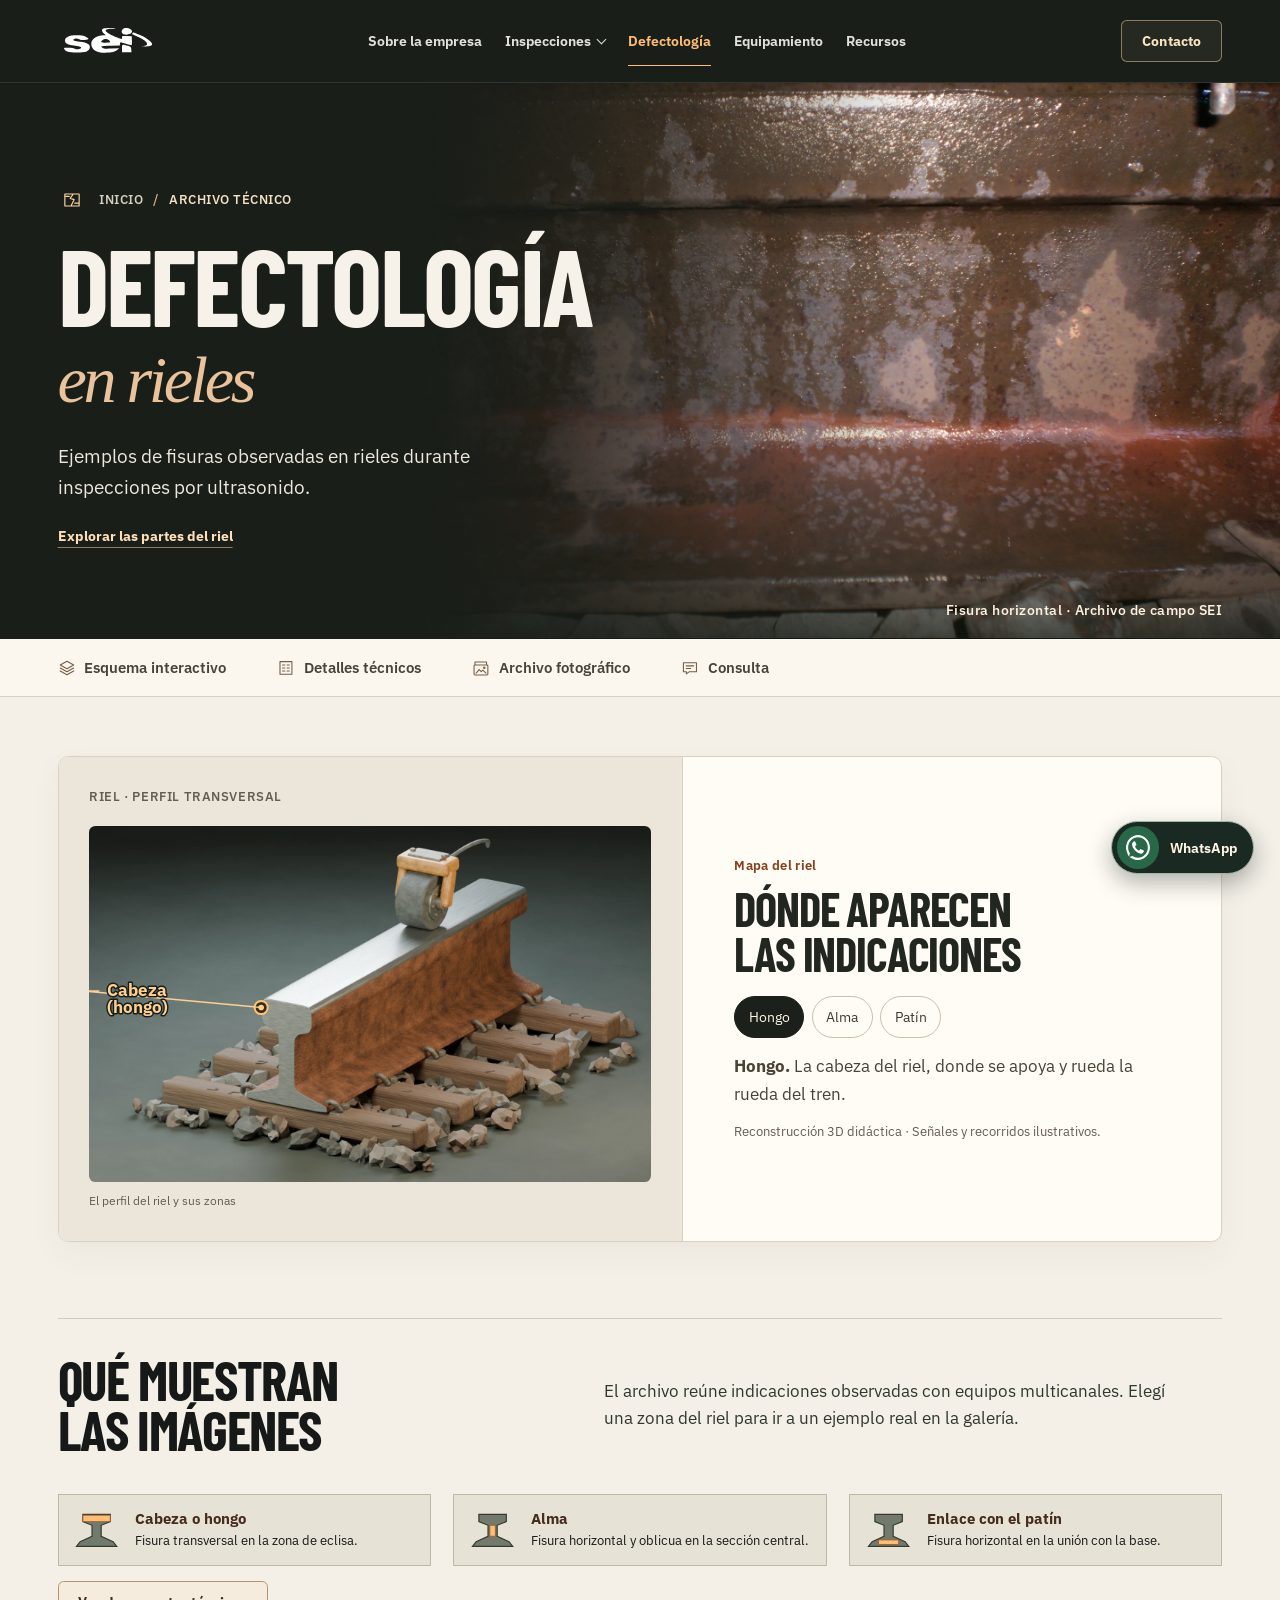
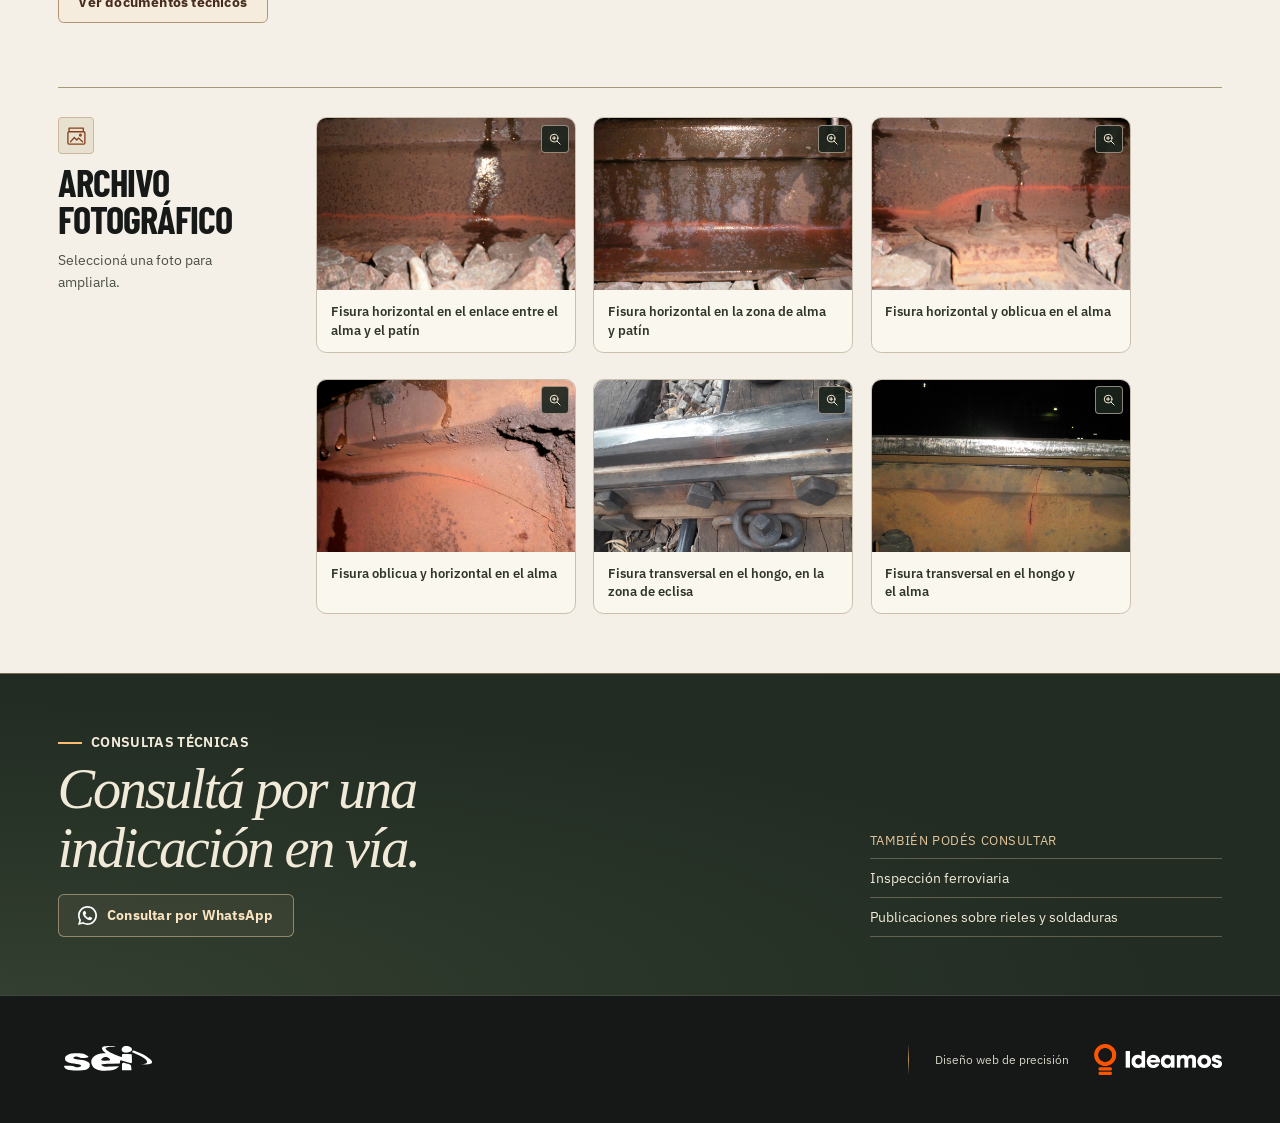
==== defectologia/index.html @ fca8473d "Refinar el botón flotante de WhatsApp" ====
<!doctype html>
<html lang="es-AR">
<head>
  <meta charset="utf-8">
  <meta name="viewport" content="width=device-width, initial-scale=1">
  <meta name="description" content="Ejemplos de fisuras observadas en rieles durante inspecciones por ultrasonido.">
  <meta name="theme-color" content="#151817">
  <link rel="icon" href="../assets/marca.svg?v=sei" type="image/svg+xml">
  <link rel="stylesheet" href="../assets/site.css?v=flock-whatsapp">
  <script src="../assets/site.js?v=flock-editorial-internas" defer></script>
  <title>Defectología en rieles · Jorge Flock SEI</title>
</head>
<body class="internal">
<div class="reading-progress" aria-hidden="true"></div>
<a class="skip" href="#contenido">Ir al contenido</a>
<header class="masthead">
  <div class="shell header-inner">
    <a class="brand" href="../" aria-label="SEI Jorge Flock, inicio"><img class="brand-logo" src="../assets/sei.svg" width="153" height="56" alt=""></a>
    <button type="button" class="menu-toggle" aria-expanded="false" aria-controls="menu"><span class="menu-toggle-icon" aria-hidden="true"></span><span class="menu-toggle-label">Menú</span></button>
    <nav class="nav" id="menu" aria-label="Principal">
      <a href="../sobre-la-empresa/">Sobre la empresa</a>
      <details class="nav-inspections">
        <summary>Inspecciones <span class="nav-chevron" aria-hidden="true"></span></summary>
        <div class="nav-options"><a href="../#inspecciones">Todas las inspecciones</a><a href="../inspeccion-ferroviaria/" aria-labelledby="nav-inspeccion-ferroviaria" aria-describedby="nav-inspeccion-ferroviaria-detail"><span class="nav-option-icon"><svg class="tech-icon" viewBox="0 0 24 24" aria-hidden="true" focusable="false"><use href="../assets/inspection-icons.svg#rail"/></svg></span><span class="nav-option-copy"><strong id="nav-inspeccion-ferroviaria">Inspección ferroviaria</strong><small id="nav-inspeccion-ferroviaria-detail">Exploración continua de rieles</small></span></a><a href="../inspeccion-manual/" aria-labelledby="nav-inspeccion-manual" aria-describedby="nav-inspeccion-manual-detail"><span class="nav-option-icon"><svg class="tech-icon" viewBox="0 0 24 24" aria-hidden="true" focusable="false"><use href="../assets/inspection-icons.svg#probe"/></svg></span><span class="nav-option-copy"><strong id="nav-inspeccion-manual">Inspección manual</strong><small id="nav-inspeccion-manual-detail">Piezas, soldaduras y componentes</small></span></a><a href="../inspeccion-automatica/" aria-labelledby="nav-inspeccion-automatica" aria-describedby="nav-inspeccion-automatica-detail"><span class="nav-option-icon"><svg class="tech-icon" viewBox="0 0 24 24" aria-hidden="true" focusable="false"><use href="../assets/inspection-icons.svg#auto"/></svg></span><span class="nav-option-copy"><strong id="nav-inspeccion-automatica">Inspección automática</strong><small id="nav-inspeccion-automatica-detail">Barrido motorizado de soldaduras</small></span></a><a href="../inspeccion-semi-automatica/" aria-labelledby="nav-inspeccion-semi-automatica" aria-describedby="nav-inspeccion-semi-automatica-detail"><span class="nav-option-icon"><svg class="tech-icon" viewBox="0 0 24 24" aria-hidden="true" focusable="false"><use href="../assets/inspection-icons.svg#semi"/></svg></span><span class="nav-option-copy"><strong id="nav-inspeccion-semi-automatica">Inspección semiautomática</strong><small id="nav-inspeccion-semi-automatica-detail">Barrido guiado en accesos complejos</small></span></a></div>
      </details>
      <a href="../defectologia/" aria-current="page">Defectología</a><a href="../equipamiento/">Equipamiento</a><a href="../recursos/">Recursos</a>
      <a class="nav-contact" href="../#contacto">Contacto</a>
    </nav>
    <a class="button header-cta" href="../#contacto">Contacto</a>
  </div>
</header>

<main id="contenido">
  <section class="editorial-hero editorial-hero-photo" data-cover-motion aria-labelledby="pagina-titulo">
    <div class="shell editorial-hero-layout">
      <div class="editorial-heading">
        <p class="breadcrumb"><svg class="editorial-emblem" viewBox="0 0 24 24" aria-hidden="true" focusable="false"><use href="../assets/inspection-icons.svg#fracture"/></svg>
          <span class="breadcrumb-trail"><a href="../">Inicio</a> <span class="hero-slash" aria-hidden="true">/</span> <span class="breadcrumb-topic">Archivo técnico</span></span>
        </p>
        <h1 id="pagina-titulo"><span>Defectología</span> <em>en rieles</em></h1>
        <p class="editorial-deck">Ejemplos de fisuras observadas en rieles durante inspecciones por ultrasonido.</p>
        <a class="editorial-hero-link" href="#esquema">Explorar las partes del riel</a>
      </div>
      <figure class="editorial-cover editorial-cover-defectologia">
        <div class="editorial-cover-frame"><img src="../assets/defect-horizontal.webp?v=detail" alt="" fetchpriority="high" decoding="async"></div>
        <figcaption>Fisura horizontal · Archivo de campo SEI</figcaption>
      </figure>
    </div>
  </section>
  <div class="detail-section-bar">
    <nav class="shell detail-section-nav" aria-label="En esta página">
      <a href="#esquema"><svg class="tech-icon" viewBox="0 0 24 24" aria-hidden="true" focusable="false"><use href="../assets/inspection-icons.svg#section"/></svg>Esquema interactivo</a>
      <a href="#detalle"><svg class="tech-icon" viewBox="0 0 24 24" aria-hidden="true" focusable="false"><use href="../assets/inspection-icons.svg#details"/></svg>Detalles técnicos</a>
      <a href="#galeria"><svg class="tech-icon" viewBox="0 0 24 24" aria-hidden="true" focusable="false"><use href="../assets/inspection-icons.svg#archive"/></svg>Archivo fotográfico</a>
      <a href="#consulta-tecnica"><svg class="tech-icon" viewBox="0 0 24 24" aria-hidden="true" focusable="false"><use href="../assets/inspection-icons.svg#chat"/></svg>Consulta</a>
    </nav>
  </div>
  <div class="detail-body paper">
    <div class="shell">
      <section class="tech-panel cutaway-panel" id="esquema" data-tech-panel aria-labelledby="grafico-titulo">
  <div class="tech-graphic cutaway-graphic" data-tech-view>
    <p class="rail-view-label">RIEL · PERFIL TRANSVERSAL</p>
    <div class="rail-scene">
      <img src="../assets/rail-cutaway.webp" alt="" width="1500" height="950" decoding="async">
      <svg viewBox="0 0 600 380" role="img" aria-labelledby="cutaway-title cutaway-description">
        <title id="cutaway-title">El perfil del riel y sus zonas</title>
        <desc id="cutaway-description">Corte del riel en perspectiva. Se distinguen la cabeza, el alma y el patín sobre los durmientes.</desc>
        <g class="cutaway-layer" data-layer="0"><circle class="cutaway-contact" cx="183.8" cy="193.8" r="7"/><g class="cutaway-callout"><path d="M183.8 193.8 L-7 176H11"/><circle cx="183.8" cy="193.8" r="3"/><text x="19" y="181" text-anchor="start"><tspan x="19" dy="0">Cabeza</tspan><tspan x="19" dy="19">(hongo)</tspan></text></g></g><g class="cutaway-layer" data-layer="1"><circle class="cutaway-contact" cx="201.6" cy="250.1" r="7"/><g class="cutaway-callout"><path d="M201.6 250.1 L-7 234H11"/><circle cx="201.6" cy="250.1" r="3"/><text x="19" y="239" text-anchor="start"><tspan x="19" dy="0">Alma</tspan></text></g></g><g class="cutaway-layer" data-layer="2"><circle class="cutaway-contact" cx="175.9" cy="286.6" r="7"/><g class="cutaway-callout"><path d="M175.9 286.6 L-7 266H11"/><circle cx="175.9" cy="286.6" r="3"/><text x="19" y="271" text-anchor="start"><tspan x="19" dy="0">Patín</tspan></text></g></g>
      </svg>
    </div>
    <div class="cutaway-legend">El perfil del riel y sus zonas</div>
  </div>
  <div class="tech-explainer">
    <p class="eyebrow">Mapa del riel</p>
    <h2 id="grafico-titulo">Dónde aparecen las indicaciones</h2>
    <div class="tech-options" role="group" aria-label="Vistas del esquema" hidden><button type="button" data-tech-step="0" aria-pressed="true">Hongo</button><button type="button" data-tech-step="1" aria-pressed="false">Alma</button><button type="button" data-tech-step="2" aria-pressed="false">Patín</button></div>
    <div class="tech-notes" aria-live="polite"><p data-tech-note="0"><strong>Hongo.</strong> La cabeza del riel, donde se apoya y rueda la rueda del tren.</p><p data-tech-note="1"><strong>Alma.</strong> La sección central que conecta el hongo con la base.</p><p data-tech-note="2"><strong>Patín.</strong> La base del riel y su zona de enlace con el alma.</p></div>
    <small>Reconstrucción 3D didáctica · Señales y recorridos ilustrativos.</small>
  </div>
</section>
      <article class="editorial-detail technical-detail" id="detalle" aria-labelledby="detalle-titulo">
        <header class="technical-heading"><h2 id="detalle-titulo">Qué muestran las imágenes</h2><p>El archivo reúne indicaciones observadas con equipos multicanales. Elegí una zona del riel para ir a un ejemplo real en la galería.</p></header>
        <div class="zone-links" data-reveal><a class="zone-link" href="#fisura-hongo">
            <svg viewBox="0 0 56 49" aria-hidden="true"><path class="zone-outline" d="M13 8h30v8l-10 4v12l13 6 4 5H6l4-5 13-6V20l-10-4Z"/><path class="zone-area" d="M13 9h30v7H13Z"/></svg>
            <span><strong>Cabeza o hongo</strong><span>Fisura transversal en la zona de eclisa.</span></span>
          </a>
<a class="zone-link" href="#fisura-alma">
            <svg viewBox="0 0 56 49" aria-hidden="true"><path class="zone-outline" d="M13 8h30v8l-10 4v12l13 6 4 5H6l4-5 13-6V20l-10-4Z"/><path class="zone-area" d="M25 20h6v12h-6Z"/></svg>
            <span><strong>Alma</strong><span>Fisura horizontal y oblicua en la sección central.</span></span>
          </a>
<a class="zone-link" href="#fisura-patin">
            <svg viewBox="0 0 56 49" aria-hidden="true"><path class="zone-outline" d="M13 8h30v8l-10 4v12l13 6 4 5H6l4-5 13-6V20l-10-4Z"/><path class="zone-area" d="M17 36h22v5H17Z"/></svg>
            <span><strong>Enlace con el patín</strong><span>Fisura horizontal en la unión con la base.</span></span>
          </a></div>
        <div class="technical-actions"><a class="button outline" href="../recursos/">Ver documentos técnicos</a></div>
      </article>
      <section class="gallery" aria-labelledby="galeria">
        <div class="gallery-header">
          <h2 id="galeria"><svg class="tech-icon" viewBox="0 0 24 24" aria-hidden="true" focusable="false"><use href="../assets/inspection-icons.svg#archive"/></svg>Archivo fotográfico</h2>
          <p>Seleccioná una foto para ampliarla.</p>
        </div>
        <div class="gallery-grid"><figure id="fisura-patin"><a href="../assets/defect-enlace.webp?v=detail" aria-label="Ampliar foto de archivo: Fisura horizontal en el enlace entre el alma y el patín"><img src="../assets/defect-enlace.webp?v=detail" alt="" width="1920" height="1440" loading="lazy"><svg class="gallery-zoom" viewBox="0 0 24 24" aria-hidden="true" focusable="false"><use href="../assets/inspection-icons.svg#zoom"/></svg></a><figcaption>Fisura horizontal en el enlace entre el alma y el patín</figcaption></figure>
<figure><a href="../assets/defect-horizontal.webp?v=detail" aria-label="Ampliar foto de archivo: Fisura horizontal en la zona de alma y patín"><img src="../assets/defect-horizontal.webp?v=detail" alt="" width="1920" height="1440" loading="lazy"><svg class="gallery-zoom" viewBox="0 0 24 24" aria-hidden="true" focusable="false"><use href="../assets/inspection-icons.svg#zoom"/></svg></a><figcaption>Fisura horizontal en la zona de alma y patín</figcaption></figure>
<figure id="fisura-alma"><a href="../assets/defect-alma.webp?v=detail" aria-label="Ampliar foto de archivo: Fisura horizontal y oblicua en el alma"><img src="../assets/defect-alma.webp?v=detail" alt="" width="1920" height="1440" loading="lazy"><svg class="gallery-zoom" viewBox="0 0 24 24" aria-hidden="true" focusable="false"><use href="../assets/inspection-icons.svg#zoom"/></svg></a><figcaption>Fisura horizontal y oblicua en el alma</figcaption></figure>
<figure><a href="../assets/defect-oblicua.webp?v=detail" aria-label="Ampliar foto de archivo: Fisura oblicua y horizontal en el alma"><img src="../assets/defect-oblicua.webp?v=detail" alt="" width="1920" height="1440" loading="lazy"><svg class="gallery-zoom" viewBox="0 0 24 24" aria-hidden="true" focusable="false"><use href="../assets/inspection-icons.svg#zoom"/></svg></a><figcaption>Fisura oblicua y horizontal en el alma</figcaption></figure>
<figure id="fisura-hongo"><a href="../assets/defect-eclisa.webp?v=detail" aria-label="Ampliar foto de archivo: Fisura transversal en el hongo, en la zona de eclisa"><img src="../assets/defect-eclisa.webp?v=detail" alt="" width="1920" height="1440" loading="lazy"><svg class="gallery-zoom" viewBox="0 0 24 24" aria-hidden="true" focusable="false"><use href="../assets/inspection-icons.svg#zoom"/></svg></a><figcaption>Fisura transversal en el hongo, en la zona de eclisa</figcaption></figure>
<figure><a href="../assets/defect-transversal.webp?v=detail" aria-label="Ampliar foto de archivo: Fisura transversal en el hongo y el alma"><img src="../assets/defect-transversal.webp?v=detail" alt="" width="1920" height="1440" loading="lazy"><svg class="gallery-zoom" viewBox="0 0 24 24" aria-hidden="true" focusable="false"><use href="../assets/inspection-icons.svg#zoom"/></svg></a><figcaption>Fisura transversal en el hongo y el alma</figcaption></figure></div></section>
    </div>
  </div>
  <section class="editorial-close" id="consulta-tecnica" aria-labelledby="consulta-titulo">
    <div class="shell editorial-close-layout">
      <div><p class="eyebrow"><span class="dash"></span> CONSULTAS TÉCNICAS</p><h2 id="consulta-titulo">Consultá por una indicación en vía.</h2>
        <a class="button ghost" href="https://wa.me/5491157824853"><img src="../assets/whatsapp-oficial.svg" width="19" height="19" alt="">Consultar por WhatsApp</a>
      </div>
      <nav aria-label="Páginas relacionadas"><h3>También podés consultar</h3><ul><li><a href="../inspeccion-ferroviaria/">Inspección ferroviaria</a></li><li><a href="../recursos/">Publicaciones sobre rieles y soldaduras</a></li></ul></nav>
    </div>
  </section>
</main>
<footer class="footer">
  <div class="shell footer-inner">
    <a class="brand" href="../" aria-label="Jorge Flock, inicio">
      <img class="brand-logo" src="../assets/sei.svg" width="153" height="56" alt="">
    </a>
    <a class="footer-credit" href="https://ideamos.com.ar/">
      <span>Diseño web de precisión</span>
      <img src="../assets/ideamos-logo.webp" alt="Ideamos" width="870" height="213" decoding="async">
    </a>
  </div>
</footer>
<a class="whatsapp-float" href="https://wa.me/5491157824853" aria-label="Consultar a Jorge por WhatsApp" target="_blank" rel="noopener">
  <img src="../assets/whatsapp-oficial.svg" width="28" height="28" alt="" decoding="async">
  <span aria-hidden="true">WhatsApp</span>
</a>
</body>
</html>
---- assets/site.css ----
@font-face{font-family:Barlow;src:url(barlow-700.woff2) format("woff2");font-style:normal;font-weight:700;font-display:swap}
@font-face{font-family:"IBM Plex Sans";src:url(plex-sans.woff2) format("woff2");font-style:normal;font-weight:400 700;font-display:swap}
:root{--ink:#161917;--night:#111412;--light:#f6f2e9;--paper:#efece2;--accent:#ffbd72;--rust:#86421e;--muted:#b5bbb3;--line:rgba(245,242,234,.2);--paper-line:#c7c5b9;--display:Barlow,"Arial Narrow",Impact,sans-serif;--sans:"IBM Plex Sans",Arial,sans-serif}
*,*::before,*::after{box-sizing:border-box}
html{scroll-behavior:smooth}
body{margin:0;background:var(--night);color:var(--light);font:400 1.0625rem/1.62 var(--sans)}
a{color:inherit;text-decoration:none}
button{color:inherit;font:inherit}
img,video,canvas{display:block;max-width:100%}
figure,p,h1,h2,h3,dl,dd{margin:0}
[hidden]{display:none!important}
:focus-visible{outline:3px solid currentColor;outline-offset:5px}
.skip{position:fixed;z-index:9;left:1rem;top:1rem;padding:.5rem 1rem;background:var(--accent);color:var(--ink);transform:translateY(-180%)}
.skip:focus{transform:none}
.shell{width:min(calc(100% - clamp(2.5rem,9vw,9rem)),85rem);margin-inline:auto}
.masthead{position:relative;z-index:3;background:#151816;border-bottom:1px solid #ffffff1c}
.header-inner{min-height:5.25rem;display:grid;grid-template-columns:1fr auto 1fr;gap:1.6rem;align-items:center}
.brand{display:inline-flex;align-items:center;width:max-content;line-height:1}
.brand-logo{width:clamp(4.5rem,7.5vw,6.4rem);height:auto;flex:none}
.nav{display:flex;gap:clamp(1.2rem,2.65vw,3.1rem);align-items:center;justify-content:center;color:#e0e2d9;font-size:.9rem;font-weight:650}
.nav a:hover,.nav a[aria-current]{color:var(--accent)}
.menu-toggle{display:none}
.button{display:inline-flex;justify-content:center;align-items:center;min-height:3.25rem;padding:.66rem 1.12rem;border:1px solid #f6f2e960;font-size:.845rem;font-weight:780;line-height:1.25;transition:background .2s,color .2s,border-color .2s}
.header-cta{justify-self:end;padding-inline:1.2rem;min-height:2.65rem;color:var(--accent);border-color:#ffbd7270}
.button:hover{background:var(--light);color:var(--ink);border-color:var(--light)}
.button.solid{background:var(--accent);color:#201b14;border-color:var(--accent)}
.button.solid:hover{background:#ffd7a9;border-color:#ffd7a9}
.button.outline{border-color:#53564d;color:var(--ink)}
.button.outline:hover{background:var(--ink);border-color:var(--ink);color:var(--light)}
.hero{position:relative;isolation:isolate;overflow:hidden;background:#262c29}
.hero-media{position:absolute;inset:0;z-index:-2;background:url(rail-dawn.webp?v=detail) 56% 62%/cover no-repeat}
.hero-media video{width:100%;height:100%;object-fit:cover;object-position:64% 57%;filter:saturate(.62) brightness(.91)}
.hero::after{content:"";position:absolute;inset:0;pointer-events:none;z-index:-1;background:linear-gradient(90deg,#101312f5 0%,#101312c9 30%,#10131245 68%,#10131220 100%),linear-gradient(0deg,#101312e8 0%,transparent 25%,transparent 72%,#10131252 100%)}
.hero-inner{position:relative;min-height:clamp(38rem,calc(85svh - 5.25rem),55rem);padding-top:clamp(5rem,11vh,9rem);padding-bottom:7rem;display:flex;align-items:flex-start;flex-direction:column;justify-content:center}
.eyebrow,.hero-bottom,.ticker,.instrument-head,.instrument-label,.card-link,.breadcrumb,figcaption,.contact-data dt{font-family:var(--sans);font-size:.875rem;letter-spacing:.015em;line-height:1.35;font-weight:550}
.eyebrow{display:flex;align-items:center;gap:.58rem;font-weight:650;letter-spacing:.025em}
.dash{width:1.5rem;height:2px;background:var(--accent);display:inline-block;flex:none}
.hero .eyebrow{color:#f7ddbd;margin-bottom:1.45rem}
.hero-slash{color:var(--accent);margin:0 .32em}
h1,h2,h3{font-family:var(--display);font-weight:700;line-height:.88;letter-spacing:-.025em;text-transform:uppercase;text-wrap:balance}
h1 em,h2 em{font-style:normal;color:var(--accent)}
.hero h1{font-size:clamp(5rem,11.7vw,11.1rem);letter-spacing:-.036em}
.hero-description{max-width:30rem;margin-top:1.55rem;color:#efeee6;font-size:clamp(1rem,1.4vw,1.14rem)}
.hero-actions{display:flex;flex-wrap:wrap;gap:.75rem;margin-top:1.7rem}
.hero-bottom{position:absolute;inset:auto 0 0;display:flex;align-items:center;justify-content:space-between;gap:1rem;min-height:3.75rem;border-top:1px solid #f6f2e952;color:#e2e1d8}
.film-toggle{display:inline-flex;align-items:center;gap:.55rem;border:0;background:none;cursor:pointer;padding:.5rem 0 .5rem .45rem;font:inherit}
.film-toggle i{width:9px;height:10px;border-inline:2px solid var(--accent)}
.film-toggle.is-paused i{width:0;height:0;border:5px solid transparent;border-left:8px solid var(--accent)}
.ticker{border-bottom:1px solid #fff1;color:#dedfce;background:#222622;text-transform:uppercase}
.ticker span{display:flex;align-items:center;gap:.75rem;white-space:nowrap}
.ticker span::before{content:"";width:5px;height:5px;background:var(--accent);transform:rotate(45deg)}
.paper{background:var(--paper);color:var(--ink)}
.paper h2 em{color:var(--rust)}
.paper .dash{background:var(--rust)}
.section{padding-block:clamp(4.6rem,8.8vw,9rem)}
.section-heading{display:grid;grid-template-columns:1.45fr 1fr;align-items:end;gap:2rem;margin-bottom:2.8rem}
.section-heading>p{max-width:31rem;padding-bottom:.4rem;color:#4d5147;font-size:1.08rem}
h2{font-size:clamp(3.8rem,7.4vw,7.25rem);margin-top:.84rem}
.service-grid{display:grid;grid-template-columns:1fr 1fr 1fr;gap:1px;background:#c4c5b8;border:1px solid #c4c5b8}
.service-card{display:flex;position:relative;isolation:isolate;min-width:0;min-height:24rem;overflow:hidden;align-items:flex-end;background:#1c221e;color:var(--light);transform:translateZ(0)}
.service-card.featured{grid-column:span 3;min-height:clamp(21rem,34vw,34rem)}
.service-card::after{position:absolute;content:"";inset:0;z-index:-1;background:linear-gradient(0deg,#111511f7 0%,#111511a6 38%,transparent 95%)}
.service-card.featured::after{background:linear-gradient(90deg,#111511ec 0%,#11151130 84%),linear-gradient(0deg,#111511b0,transparent 70%)}
.service-card img{position:absolute;z-index:-2;width:100%;height:100%;inset:0;object-fit:cover;object-position:center;filter:saturate(.72);transition:transform .5s}
.service-card:hover img,.service-card:focus-visible img{transform:scale(1.045)}
.service-content{padding:clamp(1.35rem,3vw,3.5rem);width:100%}
.service-content .eyebrow{color:#ffdbb0;font-size:.69rem}
.service-content h3{font-size:clamp(2.65rem,4vw,5rem);margin:.5rem 0 .55rem;text-transform:none}
.featured h3{font-size:clamp(4rem,9vw,8.5rem)}
.service-content p{max-width:26rem;color:#edefe3;font-size:.95rem;margin-bottom:.9rem}
.card-link{display:inline-block;border-bottom:1px solid currentColor;padding-bottom:.25rem}
.capability{background:#202720;color:var(--light);border-block:1px solid #3a433a}
.capability-inner,.profile-inner,.contact-inner{display:grid;grid-template-columns:.95fr 1.05fr;align-items:center;gap:clamp(2rem,7.2vw,8rem)}
.capability-text>p:not(.eyebrow),.profile-inner p:not(.eyebrow),.contact p:not(.eyebrow){max-width:31rem;margin-top:1rem}
.capability-text .button,.profile .button{margin-top:1.4rem}
.instrument{padding:clamp(1rem,2.5vw,2.1rem);background:#151d17;border:1px solid #95a28e68;box-shadow:0 15px 36px #090d0940}
.instrument-head{display:flex;justify-content:space-between;gap:1rem;color:#d9e2d1}
.instrument-type{color:var(--accent);white-space:nowrap}
.instrument canvas{width:100%;height:auto;margin:1.15rem 0 .45rem;border:1px solid #899d8460;background:#19241b}
.instrument-label{font-size:.7rem;color:#bfcdbd}
.instrument dl{display:grid;grid-template-columns:1fr 1fr;gap:1rem;border-top:1px solid #899d8460;padding-top:.9rem;margin-top:1.3rem}
.instrument dd{font:700 clamp(2.4rem,5vw,4.75rem)/.9 var(--display);color:#f8f1dd}
.instrument dt{font-size:.78rem;margin-bottom:.45rem;color:#ccd4c5}
.profile-inner figure{align-self:stretch;display:flex;flex-direction:column;justify-content:center}
.profile-inner img{width:100%;height:auto;aspect-ratio:1.23;object-fit:cover;filter:saturate(.72)}
figcaption{margin-top:.66rem;color:#50564c}
.resource-rail{margin-top:4rem;display:grid;grid-template-columns:1fr 1fr;border-block:1px solid var(--paper-line)}
.resource-rail>a{padding:1.1rem 1rem 1.25rem 0;display:grid;gap:.45rem;justify-items:start}
.resource-rail>a+a{padding-left:1.25rem;border-left:1px solid var(--paper-line)}
.resource-rail>a:hover,.resource-rail .eyebrow{color:var(--rust)}
.resource-rail strong{font:700 clamp(1.75rem,3.3vw,3.15rem)/1 var(--display)}
.contact{background:#222623;color:var(--light)}
.contact-data>div{padding:.95rem 0;border-top:1px solid var(--line)}
.contact-data>div:last-child{border-bottom:1px solid var(--line)}
.contact-data dt{color:#c9cbbd}
.contact-data dd{margin-top:.25rem;font-size:1.08rem}
.contact-data a:hover, .footer .brand:hover { color: var(--accent); }
.footer {
  border-top: 1px solid var(--line);
  background: #151816;
}
.footer-inner {
  display: flex;
  justify-content: space-between;
  align-items: center;
  gap: 1.5rem;
  padding-block: clamp(1.65rem, 3.6vw, 2.85rem);
}
.footer .brand { transition: color .2s ease; }
.footer-credit {
  display: flex;
  align-items: center;
  gap: clamp(.9rem, 2vw, 1.6rem);
  color: #d4d3c6;
  font: .76rem/1.4 var(--sans);
  transition: color .2s ease;
}
.footer-credit img {
  width: clamp(6.8rem, 10vw, 8.4rem);
  height: auto;
  transition: transform .35s var(--motion);
}
.footer-credit::before {
  content: "";
  align-self: stretch;
  width: 1px;
  background: linear-gradient(transparent, #bb945c, transparent);
}
.footer-credit:hover, .footer-credit:focus-visible { color: var(--accent); }
.footer-credit:hover img { transform: translateX(.2rem); }
@media (max-width: 600px) {
  .footer-inner { flex-direction: column; align-items: stretch; gap: 1.3rem; }
  .footer-credit { width: fit-content; max-width: 100%; }
  .footer-credit::before { display: none; }
  .footer-credit img { order: -1; flex: none; }
}
.breadcrumb{color:#f7dabb;text-transform:uppercase}
.breadcrumb a{text-decoration:underline;text-underline-offset:.25em}
.detail-body{padding-block:clamp(3rem,7vw,6rem)}
@media(max-width:900px){
  .header-inner{gap:1rem}
  .nav{gap:1rem}
  .hero h1{font-size:clamp(4.5rem,12vw,8rem)}
  .service-grid{grid-template-columns:repeat(2,1fr)}
  .service-card.featured{grid-column:span 2}
  .service-card:last-child{grid-column:span 2;min-height:20rem}
  .capability-inner,.contact-inner{gap:2rem}
}
@media(max-width:690px){
  .header-inner{min-height:4.5rem;grid-template-columns:1fr auto auto}
  .menu-toggle{display:block;background:none;border:0;padding:.55rem 0;color:var(--light);font-size:.86rem;cursor:pointer}
  .header-cta{padding-inline:.6rem;font-size:.78rem;min-height:2.25rem}
  .nav{position:absolute;top:100%;left:0;width:100%;background:#151816;display:none;align-items:stretch;padding:.4rem 1.25rem 1rem}
  .nav a{padding:.67rem 0;border-bottom:1px solid #fff3}
  .menu-toggle[aria-expanded=true]+.nav{display:grid;gap:0}
  .hero-inner{min-height:36rem;padding-top:4rem;padding-bottom:6rem}
  .hero::after{background:linear-gradient(90deg,#101312d8,#10131261),linear-gradient(0deg,#101312e8,transparent 38%)}
  .hero h1{font-size:clamp(3.7rem,13.2vw,5.6rem)}
  .hero-media,.hero-media video{object-position:62% 50%}
  .hero .eyebrow,.hero-bottom{font-size:.67rem}
  .hero-description{max-width:21rem}
  .ticker span{gap:.55rem;font-size:.72rem}
  .section-heading,.capability-inner,.profile-inner,.contact-inner{grid-template-columns:1fr;gap:1.5rem}
  .section-heading{margin-bottom:1.55rem}
  .section-heading>p{padding:0}
  .profile-inner figure{grid-row:2}
  .service-grid{grid-template-columns:1fr}
  .service-card.featured,.service-card:last-child{grid-column:auto}
  .service-card,.service-card.featured,.service-card:last-child{min-height:19rem}
  .resource-rail{margin-top:2rem;grid-template-columns:1fr}
  .resource-rail>a+a{padding-left:0;border-left:0;border-top:1px solid var(--paper-line)}
}
@media(max-width:360px){
  .shell{width:calc(100% - 1.65rem)}
  .header-inner{gap:.5rem}
  .hero h1{font-size:12.9vw}
  .hero-actions .button{padding-inline:.65rem}
}
@media(prefers-reduced-motion:reduce){
  *,*::before,*::after{scroll-behavior:auto!important;transition:none!important}
}
.hero-media video{position:absolute;inset:0;opacity:0;transition:opacity .45s;object-position:55% 50%}
.hero-media video.is-playing{opacity:1}
@media(min-width:691px) and (max-height:690px){
  .hero-inner{min-height:32.5rem;padding-top:3.5rem;padding-bottom:5rem}
  .hero h1{font-size:clamp(4.5rem,10.4vw,7.4rem)}
  .hero .eyebrow{margin-bottom:1rem}
  .hero-description{margin-top:1.05rem}
  .hero-actions{margin-top:1.2rem}
}

/* Editorial composition */
:root {
  --motion: cubic-bezier(.23, 1, .32, 1);
}
.reading-progress {
  position: fixed;
  z-index: 6;
  inset: 0 0 auto;
  height: 2px;
  background: var(--accent);
  pointer-events: none;
  transform: scaleX(0);
  transform-origin: left;
}
.hero-line {
  display: block;
  padding: .08em .04em .12em 0;
  margin: -.08em -.04em -.12em 0;
  overflow: clip;
  white-space: nowrap;
}
.hero-line > * { display: block; }
.hero .hero-description { max-width: 31rem; }
.service-grid { gap: .72rem; border: 0; background: none; }
.service-card::after {
  background: linear-gradient(0deg, #101511f5 0%, #101511a6 35%, #10151100 84%);
}
.service-card img { transition: transform .8s var(--motion), filter .65s ease; }
.service-card .service-content { transition: transform .55s var(--motion); }
.service-card .card-link { color: #ffdaab; }
.service-card:focus-visible { outline-color: var(--rust); outline-offset: 3px; z-index: 1; }
.profile-image > div { overflow: hidden; }
.profile-image img { transition: transform 1s var(--motion), filter .65s ease; }
.profile figcaption { display: flex; justify-content: space-between; align-items: center; gap: .8rem; }
.profile figcaption::after { content: ""; height: 1px; background: var(--paper-line); flex: 1; }
.resource-rail > a { transition: background .3s, padding .45s var(--motion), color .25s; }
.instrument-screen { position: relative; overflow: hidden; margin: 1.15rem 0 .45rem; }
.instrument-screen canvas { margin: 0; }
.instrument-screen::after {
  content: "";
  position: absolute;
  inset: 0 auto 0 0;
  width: 17%;
  background: linear-gradient(90deg, transparent, #ffbd7227, #ffbd7273 98%, transparent);
  pointer-events: none;
  opacity: 0;
}
.button { position: relative; transition: background .28s, color .28s, border-color .28s, transform .28s var(--motion); }
.button:active { transform: translateY(1px); }

@media (min-width: 901px) {
  .service-grid { grid-template-columns: repeat(12, minmax(0, 1fr)); }
  .service-card { grid-column: span 5; min-height: clamp(23rem, 30vw, 31rem); }
  .service-card.featured, .service-card:last-child { grid-column: span 7; min-height: clamp(23rem, 30vw, 31rem); }
  .service-card.featured img { object-position: 50% 58%; }
  .service-card:last-child img { object-position: 50% 48%; }
  .service-content h3 { font-size: clamp(3.45rem, 6vw, 6.6rem); }
  .service-card.featured h3 { font-size: clamp(3.75rem, 7.6vw, 8rem); }
}

@media (hover:hover) and (pointer:fine) {
  .service-card:hover img { transform: scale(1.07); filter: saturate(.95); }
  .service-card:hover .service-content { transform: translateY(-.38rem); }
  .profile-image:hover img { transform: scale(1.04); filter: saturate(.94); }
  .resource-rail > a:hover { padding-left: .8rem; background: #e6dfcf; }
  .resource-rail > a + a:hover { padding-left: 2rem; }
  .nav a { position: relative; }
  .nav a::after {
    content: "";
    position: absolute;
    inset: auto 0 -.4rem;
    height: 1px;
    background: currentColor;
    transform-origin: left;
    transform: scaleX(0);
    transition: transform .35s var(--motion);
  }
  .nav a:hover::after, .nav a[aria-current]::after { transform: scaleX(1); }
}

/* Contact and reading overlays */
.home .contact {
  position: relative;
  isolation: isolate;
  overflow: clip;
  background: #1b201c;
}
.home .contact::before {
  content: "";
  position: absolute;
  z-index: -1;
  inset: 0 50% 0 0;
  background: linear-gradient(180deg, #161a16e3 0%, #161a16a3 60%, #161a16ed 100%), url(steel-motion.webp?v=detail) 59% 61% / cover;
  mask-image: linear-gradient(90deg, #000 62%, transparent);
}
.home .contact-inner {
  grid-template-columns: minmax(0, .94fr) minmax(0, 1.06fr);
  align-items: start;
  gap: clamp(2.4rem, 6vw, 6rem);
}
.contact-editorial { padding-top: clamp(.25rem, 2.8vw, 2.6rem); }
.contact-editorial h2 { font-size: clamp(3.8rem, 7.3vw, 7.5rem); }
.contact-editorial > p:not(.eyebrow) { color: #e2e1d5; max-width: 25rem; }
.contact-editorial dl { margin-top: 2.8rem; max-width: 28rem; }
.contact-editorial dd { margin-top: .25rem; font-size: .97rem; }
.home .contact-form, .consultation-dialog {
  --form-ink: #21251f;
  --form-paper: #f0ebe0;
  --form-line: #9b9888;
  --form-accent: #8a492b;
  color: var(--form-ink);
  background: var(--form-paper);
}
.home .contact-form {
  position: relative;
  min-width: 0;
  padding: clamp(1.45rem, 4vw, 4rem);
  border: 1px solid #faf3dd;
  box-shadow: 0 1.4rem 5rem #090d095c;
}
.home .contact-form::before {
  position: absolute;
  inset: 0 auto auto 0;
  width: 5.4rem;
  height: 3px;
  content: "";
  background: #b0653d;
}
.contact-form h3, .dialog-top h3 { font-size: clamp(2.6rem, 5vw, 4.3rem); }
.contact-fields {
  display: grid;
  grid-template-columns: repeat(2, minmax(0, 1fr));
  column-gap: 1.4rem;
  row-gap: 1.12rem;
  margin-top: 1.6rem;
}
.field { position: relative; min-width: 0; }
.field-wide { grid-column: 1 / -1; }
.field label, .contact-channel legend { display: block; font-size: .875rem; font-weight: 800; }
.field label span { font-size: .78rem; font-weight: 500; color: #5b5c50; margin-left: .35rem; }
.field input, .field select, .field textarea {
  display: block;
  width: 100%;
  color: var(--form-ink);
  background-color: #f6f2e8;
  border: 0;
  border-bottom: 1px solid var(--form-line);
  border-radius: 0;
  font: 500 1rem/1.48 var(--sans);
  padding: .76rem .65rem;
  margin-top: .42rem;
  transition: border-color .25s, box-shadow .25s, background-color .25s;
}
.field select {
  appearance: none;
  padding-right: 1.6rem;
  background-image: linear-gradient(45deg, transparent 50%, #424739 50%), linear-gradient(135deg, #424739 50%, transparent 50%);
  background-position: calc(100% - 14px) 50%, calc(100% - 9px) 50%;
  background-size: 5px 5px;
  background-repeat: no-repeat;
}
.field input::placeholder, .field textarea::placeholder, .field select:invalid { color: #636254; opacity: 1; }
.field textarea { min-height: 7.1rem; resize: vertical; }
.field :is(input, select, textarea):focus {
  outline: 0;
  background-color: #fffaf0;
  border-color: var(--form-accent);
  box-shadow: inset 0 -1px var(--form-accent);
}
.field:focus-within label { color: var(--form-accent); }
.field :is(input, select, textarea):user-invalid { border-color: #a73623; }
.field-counter {
  display: block;
  text-align: right;
  font: .74rem/1 var(--sans);
  color: #555648;
  padding-top: .55rem;
}
.field-counter.is-near-limit { color: #a03620; }
.contact-channel { padding: 0; margin: .8rem 0 1.1rem; border: 0; min-inline-size: 0; }
.channel-options { display: flex; gap: .45rem; margin-top: .48rem; }
.channel-options label { position: relative; min-width: 0; cursor: pointer; }
.channel-options input { position: absolute; inset: 0; opacity: 0; pointer-events: none; }
.channel-options span {
  min-height: 2.5rem;
  display: inline-flex;
  align-items: center;
  gap: .48rem;
  padding: .35rem .74rem;
  border: 1px solid #979685;
  font-size: .82rem;
  font-weight: 740;
  transition: background-color .22s, color .22s, border-color .22s;
}
.channel-options span::before {
  content: "";
  width: .55rem;
  height: .55rem;
  border: 1px solid currentColor;
  border-radius: 50%;
}
.channel-options label:hover span { border-color: #373b2e; }
.channel-options input:checked + span { color: #f8f1de; background: #29312a; border-color: #29312a; }
.channel-options input:checked + span::before { background: var(--accent); color: var(--accent); }
.channel-options input:focus-visible + span { outline: 2px solid var(--form-accent); outline-offset: 3px; }
.contact-submit { margin-top: 1.15rem; }
.contact-submit .button, .preview-send { background: #263027; color: #fff7e7; border-color: #263027; }
.contact-submit .button { cursor: pointer; width: 100%; min-height: 3.35rem; }
.contact-submit .button:hover, .preview-send:hover { background: #3c4b3e; color: #fff7e7; border-color: #3c4b3e; }
.home .contact-form .contact-submit p { font-size: .78rem; line-height: 1.4; color: #535347; margin: .62rem 0 0; }
.consultation-dialog, .gallery-viewer {
  border: 1px solid #c8bda7;
  padding: clamp(1.2rem, 4vw, 2.1rem);
  width: min(100% - 2rem, 37rem);
  max-height: calc(100% - 2rem);
  box-shadow: 0 1.6rem 6rem #0c100cb3;
  overflow: auto;
}
.consultation-dialog::backdrop, .gallery-viewer::backdrop { background: #0c110dda; backdrop-filter: blur(5px); }
body:has(dialog[open]) { overflow: hidden; }
.dialog-top { display: flex; align-items: flex-start; justify-content: space-between; gap: 1rem; }
.dialog-top h3 { font-size: clamp(2rem, 5.6vw, 3.2rem); line-height: .98; }
.dialog-close {
  display: grid;
  place-items: center;
  flex: none;
  width: 2.6rem;
  height: 2.6rem;
  background: none;
  border: 1px solid currentColor;
  font-size: 1.55rem;
  line-height: 1;
  cursor: pointer;
}
.consultation-dialog pre {
  padding: 1rem;
  margin: 1.3rem 0;
  background: #e4ded0;
  border-left: 2px solid var(--form-accent);
  font: .91rem/1.58 var(--sans);
  white-space: pre-wrap;
  overflow-wrap: anywhere;
}
.dialog-actions { display: flex; gap: .7rem; flex-wrap: wrap; justify-content: flex-end; }
.dialog-actions button { cursor: pointer; }
.gallery-viewer { width: min(100% - 2rem, 67rem); color: var(--light); background: #1c231d; }
.gallery-viewer img { max-height: min(62dvh, 680px); margin: 1rem auto 0; object-fit: contain; }
.gallery-viewer figcaption { color: var(--light); line-height: 1.5; }
.gallery-controls {
  display: flex;
  align-items: center;
  justify-content: space-between;
  gap: .8rem;
  margin-top: 1rem;
  padding-top: .75rem;
  border-top: 1px solid var(--line);
}
.gallery-controls button { background: none; border: 0; padding: .35rem 0; cursor: pointer; }
.gallery-controls button:hover { color: var(--accent); }
.gallery-controls span { font: 550 .8125rem/1 var(--sans); font-variant-numeric: tabular-nums; }

@media (max-width: 835px) {
  .home .contact-inner { grid-template-columns: minmax(0, 1fr); gap: 2.4rem; }
  .home .contact::before { inset: 0 0 52%; mask-image: linear-gradient(#000 30%, transparent); }
  .contact-editorial dl { margin-top: 1.7rem; }
  .home .contact-form { max-width: 43rem; }
}
@media (max-width: 460px) {
  .contact-fields { grid-template-columns: 1fr; gap: .94rem; }
  .home .contact-form { padding: 1.24rem; }
  .hero .hero-description { max-width: 21rem; }
}

/* Keep all content available before scripted effects run. */
@media (prefers-reduced-motion: no-preference) {
  .hero-line > * { animation: headline-in 1.08s var(--motion) both; }
  .hero-line:nth-child(2) > * { animation-delay: .12s; }
  .hero .eyebrow, .hero-description, .hero .hero-actions { animation: editorial-enter .78s var(--motion) both; }
  .hero-description { animation-delay: .2s; }
  .hero .hero-actions { animation-delay: .3s; }
  .hero-media { animation: image-settle 1.8s var(--motion) both; }
  .has-entered { animation: editorial-enter .72s var(--motion) both; }
  .has-entered:focus-within { animation: none; }
  .instrument.has-entered .instrument-screen::after { animation: signal-scan 1.2s .26s ease-out both; }
  .gallery-viewer[open], .consultation-dialog[open] { animation: dialog-enter .36s var(--motion) both; }
  @supports (view-transition-name: none) {
    @view-transition { navigation: auto; }
    ::view-transition-old(root), ::view-transition-new(root) { animation-duration: .26s; }
  }
}
@keyframes headline-in {
  from { opacity: .13; transform: translateY(94%); }
  to { opacity: 1; transform: translateY(0); }
}
@keyframes editorial-enter {
  from { opacity: .3; translate: 0 1.05rem; }
  to { opacity: 1; translate: none; }
}
@keyframes image-settle {
  from { scale: 1.075; }
  to { scale: 1; }
}
@keyframes signal-scan {
  0% { transform: translateX(-102%); opacity: 0; }
  18%, 78% { opacity: 1; }
  100% { transform: translateX(590%); opacity: 0; }
}
@keyframes dialog-enter {
  from { opacity: 0; transform: translateY(.6rem) scale(.985); }
  to { opacity: 1; transform: none; }
}
.contact-phone { display: flex; flex-wrap: wrap; align-items: baseline; gap: .4rem 1rem; }
.contact-direct { color: #fbd3a6; text-decoration: underline; text-underline-offset: .28em; font-size: .82rem; }
@media (prefers-reduced-motion: no-preference) {
  .profile-image.has-entered > div { animation: archive-reveal .9s var(--motion) both; }
  .menu-toggle[aria-expanded=true] + .nav { animation: editorial-enter .3s var(--motion) both; }
}
@keyframes archive-reveal {
  from { clip-path: inset(6% 0 7%); }
  to { clip-path: inset(0); }
}

/* Moving editorial bands and short films */
.hero::after {
  background: linear-gradient(90deg, #101312eb 1%, #101312a8 36%, #10131221 87%),
              linear-gradient(0deg, #101312db 0%, transparent 36%, transparent 85%, #10131226 100%);
}
.hero-media video { object-position: 58% 62%; filter: saturate(.73) brightness(.92); }
.marquee { position: relative; }
.marquee-window { overflow: hidden; }
.marquee-track { display: flex; width: 100%; }
.marquee-group {
  display: flex;
  align-items: center;
  justify-content: space-around;
  flex-wrap: wrap;
  gap: .75rem 2.8rem;
  min-width: 100%;
  padding: 1.05rem clamp(1rem, 4.2vw, 4rem);
}
.marquee-copy { display: none; }
.marquee span { white-space: nowrap; }
.ticker:has(.marquee-toggle:not([hidden])) { padding-inline-end: 3.5rem; }
.marquee-toggle {
  position: absolute;
  inset: 0 0 0 auto;
  display: grid;
  place-content: center;
  width: 3.5rem;
  padding: 0;
  border: 0;
  border-left: 1px solid var(--line);
  background: #222622;
  color: var(--accent);
  cursor: pointer;
}
.marquee-toggle:hover { background: #323930; }
.marquee-toggle:focus-visible { outline-offset: -5px; }
.marquee-toggle i { width: .57rem; height: .65rem; border-inline: 2px solid; }
body:not(.marquees-running) .marquee-toggle i {
  width: 0;
  height: 0;
  border: .33rem solid transparent;
  border-left: .5rem solid var(--accent);
  margin-left: .23rem;
}
.visual-caption { font: .75rem/1.5 var(--sans); }
.visual-caption { margin-top: 1.05rem; color: #55564a; }
.material-film {
  position: relative;
  margin: clamp(2rem, 6vw, 5.3rem) auto 0;
  border: 1px solid #667467;
}
.material-film-frame { position: relative; background: #171e18; }
.material-film-frame::after {
  position: absolute;
  inset: 50% 0 0;
  content: "";
  background: linear-gradient(transparent, #101511c4);
  pointer-events: none;
}
.material-film video {
  width: 100%;
  height: clamp(12.5rem, 29vw, 28rem);
  object-fit: cover;
  object-position: 50% 56%;
}
.material-film .film-toggle, .material-film figcaption { position: absolute; z-index: 1; bottom: 1.05rem; }
.material-film .film-toggle { right: clamp(.65rem, 3vw, 2rem); font: .75rem/1.3 var(--sans); }
.material-film figcaption { left: clamp(.65rem, 3vw, 2rem); margin: 0; color: #f2e9d7; }
@media (prefers-reduced-motion: no-preference) {
  .marquees-ready .marquee-track {
    width: max-content;
    animation: marquee-slide 34s linear infinite paused;
  }
  .marquees-ready .marquee-group { min-width: 100vw; flex-wrap: nowrap; }
  .marquees-ready .marquee-copy { display: flex; }
  .marquees-running .marquee-track { animation-play-state: running; }
  @media (hover: hover) {
    .marquees-running .marquee-window:hover .marquee-track { animation-play-state: paused; }
  }
}
@keyframes marquee-slide {
  to { transform: translateX(-50%); }
}
@media (max-width: 690px) {
  .hero::after { background: linear-gradient(90deg, #101312c5, #10131257), linear-gradient(0deg, #101312dc, transparent 57%); }
  .hero-media { background-position: 63% 56%; }
  .hero-media video { object-position: 63% 56%; }
  .marquee-group { gap: .55rem 1.7rem; }
  .material-film .film-toggle, .material-film figcaption { font-size: .64rem; bottom: .65rem; }
  .material-film figcaption { max-width: 14ch; }
}

/* Navigation and technical pages */
.nav { gap: clamp(.85rem, 2vw, 2.15rem); }
.nav-inspections { position: relative; }
.nav-inspections summary {
  display: flex;
  align-items: center;
  gap: .45rem;
  list-style: none;
  cursor: pointer;
  white-space: nowrap;
}
.nav-inspections summary::-webkit-details-marker { display: none; }
.nav-inspections[data-current] summary, .nav-inspections[open] summary, .nav-inspections summary:hover { color: var(--accent); }
.nav-chevron { width: .43rem; height: .43rem; border: solid currentColor; border-width: 0 1px 1px 0; rotate: 45deg; margin-top: -.22rem; }
.nav-inspections[open] .nav-chevron { rotate: 225deg; margin-top: .2rem; }
.nav-options {
  position: absolute;
  z-index: 5;
  top: calc(100% + .9rem);
  left: -.85rem;
  width: max-content;
  min-width: 15rem;
  padding: .35rem .7rem;
  display: grid;
  border: 1px solid #555b50;
  border-top-color: var(--accent);
  background: #212721;
  box-shadow: 0 1rem 2rem #10151059;
}
.nav-options a { display: flex; align-items: center; gap: .7rem; padding: .65rem .28rem; }
.nav-options a + a { border-top: 1px solid var(--line); }
.nav-options a::after, .nav .nav-contact { display: none; }
.tech-icon { display: inline-block; flex: none; width: 1.55rem; height: 1.55rem; vertical-align: middle; }
.nav-options .tech-icon { color: var(--accent); }
.service-content h3 .tech-icon {
  position: absolute;
  inset: 1rem 1rem auto auto;
  width: 2.4rem;
  height: 2.4rem;
  padding: .36rem;
  color: var(--accent);
  background: #172019d9;
  border: 1px solid #f9d4a788;
}
@media (max-width: 960px) {
  .header-inner { grid-template-columns: 1fr auto auto; }
  .header-inner .menu-toggle { display: block; border: 0; padding: .48rem .1rem; background: none; cursor: pointer; }
  .header-inner .nav {
    position: absolute;
    inset: 100% 0 auto;
    display: none;
    gap: 0;
    max-height: 76dvh;
    overflow: auto;
    align-items: stretch;
    padding: .55rem clamp(1.25rem, 5vw, 4rem) 1rem;
    background: #151816;
  }
  .header-inner .menu-toggle[aria-expanded=true] + .nav { display: grid; }
  .nav > a, .nav-inspections { border-bottom: 1px solid var(--line); }
  .nav > a, .nav-inspections summary { padding: .69rem 0; }
  .nav > a::after { display: none; }
  .nav-options { position: static; width: auto; min-width: 0; margin: 0 0 .75rem .5rem; padding-inline: .7rem; box-shadow: none; }
  .nav-options a { border-bottom: 0; }
  .nav .nav-contact { display: block; }
}
.tech-panel {
  display: grid;
  grid-template-columns: minmax(0, 1.04fr) minmax(0, 1fr);
  background: #1c251e;
  color: var(--light);
  border: 1px solid #4e5548;
}
.tech-graphic {
  display: grid;
  place-items: center;
  min-height: 15rem;
  padding: clamp(.7rem, 2vw, 1.4rem);
  border-right: 1px solid #adbe9c29;
  color: var(--accent);
  background-color: #151f17;
  background-image: linear-gradient(#a7bd9824 1px, transparent 1px), linear-gradient(90deg, #a7bd9824 1px, transparent 1px);
  background-size: 1.7rem 1.7rem;
}
.tech-graphic > svg { display: block; width: min(100%, 29rem); }
.drawing-object { fill: #61726165; stroke: #b9c7ab; stroke-width: 2; }
.drawing-line { fill: none; stroke: #abb9a1; stroke-width: 1; stroke-dasharray: 5 6; }
.diagram-layer { fill: #ffbd7237; stroke: var(--accent); stroke-width: 2.4; opacity: .72; }
.tech-graphic[data-stage] .diagram-layer { opacity: .14; transition: opacity .35s; }
.tech-graphic[data-stage="0"] [data-layer="0"],
.tech-graphic[data-stage="1"] [data-layer="1"],
.tech-graphic[data-stage="2"] [data-layer="2"] { opacity: 1; }
.beam { fill: none; stroke-width: 2.7; stroke-dasharray: 7 4; }
.tech-explainer { align-self: center; padding: clamp(1.3rem, 3.8vw, 3.75rem); }
.tech-explainer .eyebrow { color: #ffcf9a; }
.tech-explainer h2 { margin: .7rem 0 1.35rem; }
.tech-options { display: flex; flex-wrap: wrap; gap: .4rem; margin-bottom: .95rem; }
.tech-options button {
  background: transparent;
  border: 1px solid #b4ba9f80;
  color: #fff1dd;
  padding: .45rem .58rem;
  font-size: .85rem;
  cursor: pointer;
}
.tech-options button:hover, .tech-options button[aria-pressed=true] { color: #201b14; background: var(--accent); border-color: var(--accent); }
.tech-notes { max-width: 42ch; min-height: 3rem; }
.tech-notes p + p { margin-top: .55rem; }
.tech-explainer small { display: block; margin-top: .85rem; color: #dbd8c9; font: .72rem/1.3 var(--sans); }
.timeline-panel {
  padding: clamp(1.3rem, 4vw, 4rem);
  background: #212b22;
  color: var(--light);
}
.timeline-panel h2 { max-width: 16ch; margin: 0; }
.timeline {
  display: grid;
  grid-template-columns: repeat(3, minmax(0, 1fr));
  gap: 1.35rem;
  padding: 0;
  margin: 2rem 0 0;
  list-style: none;
}
.timeline li { border-top: 1px solid #dbc69d80; padding-top: .7rem; }
.timeline time { display: block; color: var(--accent); font: 700 clamp(2.8rem, 6vw, 6rem)/1 var(--display); }
.timeline strong { display: block; margin: .5rem 0 .3rem; }
.timeline p { color: #e1dfd2; }
@media (max-width: 690px) {
  .tech-panel, .timeline { grid-template-columns: minmax(0, 1fr); }
  .tech-graphic { min-height: 13rem; border-right: 0; border-bottom: 1px solid #adbe9c29; }
  .tech-graphic > svg { width: min(100%, 21rem); }
}
@media (prefers-reduced-motion: no-preference) {
  .tech-graphic[data-stage="0"] [data-layer="0"] .beam,
  .tech-graphic[data-stage="1"] [data-layer="1"] .beam,
  .tech-graphic[data-stage="2"] [data-layer="2"] .beam { animation: beam-travel .9s ease-out both; }
  .nav-inspections[open] .nav-options { animation: editorial-enter .22s var(--motion) both; }
}
@keyframes beam-travel {
  from { stroke-dashoffset: 27; opacity: .2; }
  to { stroke-dashoffset: 0; opacity: 1; }
}
@media (max-width: 960px) {
  .masthead:not([data-nav-ready]) .menu-toggle { display: none; }
  .masthead:not([data-nav-ready]) .nav { display: grid; position: static; grid-column: 1 / -1; max-height: none; }
}

.rail-panel { grid-template-columns: minmax(0, 1.28fr) minmax(0, 1fr); }
.rail-graphic {
  display: flex;
  flex-direction: column;
  align-items: stretch;
  justify-content: center;
  padding: clamp(.6rem, 2vw, 1.6rem);
  background: radial-gradient(ellipse at 55% 49%, #303d33, #131c16 75%);
}
.rail-graphic svg { width: 100%; max-width: 44rem; margin: .25rem auto; }
.rail-view-label, .rail-signal-key {
  color: #dddacf;
  font: 550 .8125rem/1.4 var(--sans);
}
.rail-view-label { padding: .6rem 0; border-bottom: 1px solid #acb8a642; }
.rail-label, .rail-annotation { fill: #f5f1e4; font: 750 18px var(--sans); }
.rail-label-line { fill: none; stroke: #dbd0b4; stroke-width: 1.3; }
.rail-probe .rail-annotation { fill: #f8d7a7; }
.rail-graphic[data-stage="1"] .rail-label[data-layer="1"],
.rail-graphic[data-stage="2"] .rail-label[data-layer="2"],
.rail-graphic[data-stage="3"] .rail-label[data-layer="3"] { fill: #ffcb83; }
.rail-graphic[data-stage="1"] .rail-label[data-layer="1"] path,
.rail-graphic[data-stage="2"] .rail-label[data-layer="2"] path,
.rail-graphic[data-stage="3"] .rail-label[data-layer="3"] path { stroke: #ffcb83; stroke-width: 2.3; }
.rail-signal, .rail-entry, .rail-signal-key { visibility: hidden; }
.rail-graphic[data-stage="1"] .rail-signal[data-layer="1"],
.rail-graphic[data-stage="2"] .rail-signal[data-layer="2"],
.rail-graphic[data-stage="3"] .rail-signal[data-layer="3"],
.rail-graphic[data-stage]:not([data-stage="0"]) :is(.rail-entry, .rail-signal-key) { visibility: visible; }
.rail-signal path { fill: none; stroke-linecap: round; stroke-linejoin: round; }
.rail-out { stroke: #ffbf69; stroke-width: 4; }
.rail-echo { stroke: #aeeadd; stroke-width: 2.2; stroke-dasharray: 3 3; }
.rail-impact { stroke: #291c14; stroke-width: 3.5; }
.rail-signal-key { display: flex; flex-wrap: wrap; gap: .4rem 1.05rem; }
.rail-signal-key span { display: inline-flex; align-items: center; gap: .4rem; }
.rail-signal-key span::before { content: ""; width: 1rem; border-top: 2px solid #ffbf69; }
.rail-signal-key span + span::before { border-top: 2px dashed #aeeadd; }
.rail-intro { margin: -.4rem 0 1.25rem; max-width: 44ch; color: #e2e1d5; }
.rail-replay {
  margin-top: .5rem;
  padding: .22rem 0;
  border: 0;
  color: #ffcf9a;
  background: transparent;
  text-decoration: underline;
  text-underline-offset: .24em;
  cursor: pointer;
  font-size: .84rem;
}
.rail-archive {
  display: flex;
  align-items: center;
  gap: .8rem;
  margin-top: 1.25rem;
  padding-top: .8rem;
  border-top: 1px solid #acb8a642;
  font-size: .85rem;
}
.rail-archive:hover { color: var(--accent); }
.rail-archive img { width: 4.5rem; height: 3.25rem; object-fit: cover; }
.rail-archive span small { margin: .16rem 0 0; }
@media (max-width: 760px) {
  .rail-panel { grid-template-columns: minmax(0, 1fr); }
  .rail-signal-key { min-height: 1.1rem; }
  .rail-graphic { min-height: 0; border-right: 0; border-bottom: 1px solid #acb8a642; }
}
@media (prefers-reduced-motion: no-preference) {
  .rail-graphic[data-stage="1"] .rail-signal[data-layer="1"] .rail-out,
  .rail-graphic[data-stage="2"] .rail-signal[data-layer="2"] .rail-out,
  .rail-graphic[data-stage="3"] .rail-signal[data-layer="3"] .rail-out {
    stroke-dasharray: 100;
    animation: rail-pulse .55s ease-out both;
  }
  .rail-graphic[data-stage="1"] .rail-signal[data-layer="1"] .rail-echo,
  .rail-graphic[data-stage="2"] .rail-signal[data-layer="2"] .rail-echo,
  .rail-graphic[data-stage="3"] .rail-signal[data-layer="3"] .rail-echo { animation: rail-return .65s .55s both; }
}
@keyframes rail-pulse {
  from { stroke-dashoffset: 100; }
  to { stroke-dashoffset: 0; }
}
@keyframes rail-return {
  0% { stroke-dashoffset: 33; opacity: 0; }
  30%, 100% { opacity: 1; }
  100% { stroke-dashoffset: 0; }
}
@media (prefers-reduced-motion: reduce) {
  .rail-replay { display: none; }
}

.rail-scene {
  position: relative;
  width: 100%;
  max-width: 44rem;
  margin: .65rem auto .7rem;
  overflow: hidden;
  border: 1px solid #acb8a645;
}
.rail-scene img { width: 100%; height: auto; }
.rail-scene > svg { position: absolute; inset: 0; margin: 0; width: 100%; height: 100%; }
.rail-scene :is(.rail-label, .rail-annotation) text,
.rail-scene .rail-annotation { paint-order: stroke; stroke: #171e19; stroke-width: 2.4; stroke-linejoin: round; }
.rail-scene .rail-signal path { filter: drop-shadow(0 0 2px #191b15); }
.rail-scene .rail-impact { fill: #422c1b; stroke: #ffd49c; stroke-width: 1.9; }
.gallery img[src*="equipment-1.webp"] {
  object-fit: contain;
  background: #f7f6f0;
}

.cutaway-panel { grid-template-columns: minmax(0, 1.28fr) minmax(0, 1fr); }
.cutaway-graphic {
  display: flex;
  flex-direction: column;
  align-items: stretch;
  justify-content: center;
  padding: clamp(.62rem, 2vw, 1.6rem);
  background: radial-gradient(ellipse at 55% 49%, #303d33, #131c16 75%);
}
.cutaway-graphic .rail-scene > svg { max-width: none; }
.cutaway-legend { color: #d9dfd0; font: .74rem/1.4 var(--sans); }
.cutaway-layer { visibility: hidden; }
.cutaway-graphic:not([data-stage]) .cutaway-layer[data-layer="0"],
.cutaway-graphic[data-stage="0"] .cutaway-layer[data-layer="0"],
.cutaway-graphic[data-stage="1"] .cutaway-layer[data-layer="1"],
.cutaway-graphic[data-stage="2"] .cutaway-layer[data-layer="2"] { visibility: visible; }
.cutaway-callout { color: #ffcf92; fill: currentColor; }
.cutaway-callout path { fill: none; stroke: currentColor; stroke-width: 1.45; }
.cutaway-callout text {
  font: 750 18px var(--sans);
  paint-order: stroke;
  stroke: #171e19;
  stroke-width: 3;
  stroke-linejoin: round;
}
.cutaway-travel, .cutaway-echo {
  fill: none;
  stroke: #ffc271;
  stroke-width: 3.6;
  stroke-linecap: round;
  stroke-linejoin: round;
  filter: drop-shadow(0 0 2px #202719);
}
.cutaway-echo { stroke: #b2eee0; stroke-width: 2.5; stroke-dasharray: 3 3; }
.cutaway-contact { fill: #322c21; stroke: #ffc271; stroke-width: 2.2; }
.cutaway-screen { fill: #18241ef7; stroke: #8f9e84; }
.cutaway-trace text { fill: #f2eddb; font: 13px var(--sans); }
.cutaway-trace .cutaway-travel { stroke-width: 2.25; }
.cutaway-grid { fill: none; stroke: #708873; opacity: .5; stroke-width: .7; }
@media (max-width: 760px) {
  .cutaway-panel { grid-template-columns: minmax(0, 1fr); }
  .cutaway-graphic { min-height: 0; border-right: 0; border-bottom: 1px solid #acb8a642; }
}
@media (prefers-reduced-motion: no-preference) {
  .cutaway-graphic[data-stage="1"] [data-layer="1"] .cutaway-travel,
  .cutaway-graphic[data-stage="2"] [data-layer="2"] .cutaway-travel {
    stroke-dasharray: 100;
    animation: rail-pulse .9s var(--motion) both;
  }
  .cutaway-graphic[data-stage="1"] [data-layer="1"] .cutaway-echo { animation: rail-return .7s .65s both; }
}

.instrument-scale {
  display: flex;
  justify-content: space-between;
  flex-wrap: wrap;
  gap: .4rem;
  color: #d6ddcb;
  font: .71rem/1.3 var(--sans);
}
.instrument-scale-header { margin-top: 1rem; }
.instrument-scale-header + .instrument-screen { margin-top: .55rem; }
.instrument-screen { border: 2px solid #84917c; border-radius: .27rem; box-shadow: 0 .35rem 1.2rem #0e1511, inset 0 0 .9rem #131d17; }
.instrument-scale + .instrument-label { margin-top: .55rem; }

/* Photographic archives */
.gallery {
  display: grid;
  grid-template-columns: clamp(10rem, 17vw, 15rem) minmax(0, 1fr);
  align-items: start;
  gap: clamp(1.5rem, 3.2vw, 3.8rem);
  margin-top: clamp(2.75rem, 6vw, 5rem);
  padding-top: clamp(1rem, 2.25vw, 1.85rem);
  border-top: 1px solid var(--paper-line);
}
.gallery-header h2 {
  margin: 0;
  font-size: clamp(1.85rem, 3vw, 2.8rem);
  line-height: .98;
  text-wrap: balance;
}
.gallery-header h2 .tech-icon {
  display: block;
  width: 1.4rem;
  height: 1.4rem;
  margin-bottom: .6rem;
  color: var(--rust);
}
.gallery-header p {
  max-width: 21ch;
  margin-top: .6rem;
  color: #4c5044;
  font-size: .85rem;
}
.gallery-grid {
  --gallery-columns: 4;
  --gallery-gap: clamp(.65rem, 1.35vw, 1.125rem);
  display: grid;
  grid-template-columns: repeat(var(--gallery-columns), minmax(0, 1fr));
  align-items: start;
  gap: clamp(1rem, 2.3vw, 1.6rem) var(--gallery-gap);
  width: 100%;
  max-width: calc(var(--gallery-columns) * 16.25rem + (var(--gallery-columns) - 1) * var(--gallery-gap));
}
.gallery-grid:has(> figure:nth-child(2):last-child) { --gallery-columns: 2; }
.gallery-grid:has(> figure:is(:nth-child(3), :nth-child(6)):last-child) { --gallery-columns: 3; }
.gallery-grid > figure { min-width: 0; }
.gallery-grid a {
  position: relative;
  display: block;
  overflow: hidden;
  background: #d7d2c4;
}
.gallery-grid a:focus-visible { outline-color: var(--rust); outline-offset: 2px; }
.gallery-grid img {
  width: 100%;
  height: auto;
  aspect-ratio: 3 / 2;
  object-fit: cover;
  transition: transform .5s var(--motion);
}
.gallery-grid a:hover img { transform: scale(1.035); }
.gallery-grid figcaption {
  margin: .47rem 0 0;
  color: #3b3e33;
  font: 600 .83rem/1.42 var(--sans);
  letter-spacing: normal;
  text-wrap: pretty;
}
@media (max-width: 1020px) {
  .gallery { grid-template-columns: 1fr; gap: .95rem; }
  .gallery-header h2 .tech-icon {
    display: inline-block;
    margin: 0 .5rem 0 0;
    vertical-align: .04em;
  }
  .gallery-header p { max-width: none; margin-top: .32rem; }
}
@media (max-width: 820px) {
  .gallery-grid { --gallery-columns: 3; }
}
@media (max-width: 620px) {
  .gallery-grid, .gallery-grid:has(> figure:is(:nth-child(3), :nth-child(6)):last-child) {
    --gallery-columns: 2;
  }
}
@media (max-width: 359px) {
  .gallery-grid, .gallery-grid:has(> figure:nth-child(n):last-child) {
    --gallery-columns: 1;
  }
}

/* Editorial details */
.home :is(.section-heading, .capability-text) h2 em {
  display: inline-block;
  font: italic 400 .79em/1 Georgia, serif;
  text-transform: none;
  letter-spacing: -.055em;
}
.home .section-heading h2 { font-size: clamp(3rem, 6.6vw, 6.8rem); line-height: .94; }
.home .capability-text h2 { font-size: clamp(2.95rem, 6.25vw, 6.35rem); line-height: .94; }

.field-feature {
  color: var(--light);
  background: #1a211a;
  border-block: 1px solid #c6a47d50;
  padding-block: clamp(2.45rem, 6.8vw, 6.5rem);
}
.field-inner {
  display: grid;
  grid-template-columns: minmax(0, .8fr) minmax(0, 1.2fr);
  align-items: center;
  gap: clamp(1.5rem, 6vw, 6rem);
}
.field-story h2 { color: var(--accent); font-size: clamp(4.45rem, 10vw, 10rem); line-height: .85; }
.field-story h2 span { display: block; }
.field-story h2 em {
  display: block;
  margin-top: .32em;
  color: var(--light);
  font: italic 400 clamp(1.6rem, 2.9vw, 3.15rem)/1.06 Georgia, serif;
  letter-spacing: -.025em;
  text-transform: none;
}
.field-story > p:not(.eyebrow) { max-width: 35ch; margin-top: 1.25rem; color: #d4d6c9; }
.field-link {
  display: inline-block;
  margin-top: 1.15rem;
  padding-bottom: .18rem;
  border-bottom: 1px solid;
  color: var(--accent);
  font: .82rem/1.5 var(--sans);
}
.field-link:hover { color: #ffe4bb; }
.field-photo-frame { overflow: hidden; background: #272d24; }
.field-photo img {
  width: 100%;
  height: auto;
  aspect-ratio: 1.6;
  object-fit: cover;
  object-position: 50% 62%;
  filter: saturate(.68);
  transition: filter .6s ease, transform .85s var(--motion);
}
@media (hover: hover) {
  .field-photo-frame:hover img { filter: saturate(.98); transform: scale(1.025); }
}
.field-photo figcaption { display: flex; flex-wrap: wrap; justify-content: space-between; gap: .2rem .7rem; color: #e2d8c4; }

.detail-section-bar { background: #222921; border-bottom: 1px solid #c9b89a37; }
.detail-section-nav {
  display: flex;
  flex-wrap: wrap;
  gap: .18rem clamp(.8rem, 3vw, 2.8rem);
  padding-block: .4rem;
  color: #e0ddd0;
}
.detail-section-nav a {
  position: relative;
  padding: .72rem 0;
  font: 600 .9375rem/1.3 var(--sans);
  transition: color .2s;
}
.detail-section-nav a::after {
  position: absolute;
  right: 0;
  bottom: .25rem;
  left: 0;
  content: "";
  height: 1px;
  background: var(--accent);
  transform: scaleX(0);
  transform-origin: left;
  transition: transform .36s var(--motion);
}
.detail-section-nav a:is(:hover, :focus-visible) { color: var(--accent); }
.detail-section-nav a:is(:hover, :focus-visible)::after { transform: scaleX(1); }
.internal :is(#esquema, #detalle, #galeria, #trayectoria) { scroll-margin-top: 1.4rem; }

.trace-steps { display: flex; flex-wrap: wrap; gap: .5rem; margin-top: .85rem; }
.trace-steps button {
  padding: .35rem .55rem;
  color: #e7dfcc;
  background: transparent;
  border: 1px solid #9ea28a85;
  font: .78rem/1.4 var(--sans);
  cursor: pointer;
  transition: background .24s, color .24s;
}
.trace-steps button:hover, .trace-steps button[aria-pressed=true] { color: #272017; background: var(--accent); }
.trace-cursor {
  position: absolute;
  z-index: 1;
  inset: 0 auto 0 8.5%;
  border-left: 1px dashed #c4efe0;
  pointer-events: none;
  transition: left .7s var(--motion);
}
.trace-cursor::before {
  position: absolute;
  top: .25rem;
  left: -.22rem;
  width: .45rem;
  height: .45rem;
  content: "";
  background: #c4efe0;
  rotate: 45deg;
}
.trace-steps + .instrument-label { margin-top: .5rem; }

@media (max-width: 720px) {
  .field-inner { grid-template-columns: minmax(0, 1fr); }
  .detail-section-nav a { font-size: .875rem; }
}
@media (prefers-reduced-motion: no-preference) {
  .field-photo.has-entered .field-photo-frame { animation: archive-open 1.15s var(--motion) both; }
  .gallery-grid > figure:nth-child(4n+2).has-entered { animation-delay: 55ms; }
  .gallery-grid > figure:nth-child(4n+3).has-entered { animation-delay: 110ms; }
  .gallery-grid > figure:nth-child(4n+4).has-entered { animation-delay: 165ms; }
}
@keyframes archive-open {
  from { clip-path: inset(0 9% 0 0); }
  to { clip-path: inset(0); }
}

/* Main navigation */
.skip { opacity: 0; pointer-events: none; clip-path: inset(50%); }
.skip:focus-visible {
  opacity: 1;
  pointer-events: auto;
  clip-path: none;
  top: 5.8rem;
  left: max(1rem, calc((100% - 85rem) / 2));
}
.masthead {
  background: linear-gradient(110deg, #1e261e, #151b16 64%, #1c241c);
  border-bottom-color: #c5a47843;
}
.header-inner {
  min-height: 5.15rem;
  grid-template-columns: max-content minmax(0, 1fr) max-content;
  gap: clamp(.85rem, 2.45vw, 2.3rem);
}
.header-inner .nav { gap: clamp(.65rem, 1.8vw, 2rem); font-size: clamp(.8rem, 1.08vw, .95rem); }
.header-inner .nav > a, .nav-inspections summary { padding-block: .45rem; }
.nav-inspections summary:focus-visible { outline-offset: .3rem; }
.header-cta {
  min-height: 2.65rem;
  border-color: #d7ad7a;
  color: #fee2ba;
  background: #ffbd7210;
  transition: background .25s, border-color .25s, color .25s;
}
.header-cta:hover { background: var(--accent); border-color: var(--accent); color: #221912; }
.nav-options {
  width: min(34rem, 80vw);
  min-width: 0;
  left: -3.5rem;
  top: calc(100% + .55rem);
  padding: .68rem;
  grid-template-columns: repeat(2, minmax(0,1fr));
  gap: .35rem;
  background: #1d281f;
}
.nav-options > a {
  min-width: 0;
  padding: .64rem .5rem;
  border: 1px solid transparent;
  background: #ffffff05;
  transition: background .25s, border-color .25s;
}
.nav-options > a:first-child {
  grid-column: 1 / -1;
  margin-bottom: .28rem;
  background: transparent;
  border: 0;
  border-bottom: 1px solid var(--line);
  color: #edd5b5;
  font: .8rem/1.35 var(--sans);
}
.nav-options > a:is(:hover, [aria-current=page]) { background: #384236; border-color: #be9c6b6b; }
.nav-options > a:first-child:hover { color: var(--accent); background: transparent; }
.nav-option-icon {
  display: grid;
  flex: none;
  width: 2.15rem;
  height: 2.15rem;
  place-items: center;
  border: 1px solid #bc9b695c;
}
.nav-option-icon .tech-icon { width: 1.35rem; height: 1.35rem; }
.nav-option-copy { display: grid; min-width: 0; gap: .18rem; line-height: 1.18; }
.nav-option-copy strong { color: #f1efe3; font-size: .83rem; }
.nav-option-copy small { color: #d5d5c9; font: .72rem/1.3 var(--sans); }
.menu-toggle-icon { display: none; }
@media (max-width: 960px) {
  .header-inner { grid-template-columns: minmax(0, 1fr) max-content max-content; }
  .masthead[data-nav-ready] .header-inner .menu-toggle {
    display: flex;
    align-items: center;
    gap: .45rem;
    min-height: 2.45rem;
    padding-inline: .2rem;
    color: #eee7d8;
    font-size: .82rem;
  }
  .menu-toggle-icon {
    position: relative;
    display: inline-block;
    width: .95rem;
    height: .8rem;
    color: var(--accent);
  }
  .menu-toggle-icon::before, .menu-toggle-icon::after {
    position: absolute;
    top: .22rem;
    left: 0;
    width: 100%;
    height: 1px;
    background: currentColor;
    content: "";
    transition: transform .25s;
  }
  .menu-toggle-icon::after { transform: translateY(.34rem); }
  .menu-toggle[aria-expanded=true] .menu-toggle-icon::before { transform: translateY(.17rem) rotate(45deg); }
  .menu-toggle[aria-expanded=true] .menu-toggle-icon::after { transform: translateY(.17rem) rotate(-45deg); }
  .header-inner .nav { gap: 0; background: #19221a; }
  .header-inner .nav > a, .nav-inspections summary { padding-block: .7rem; }
  .nav-options { grid-template-columns: minmax(0,1fr); width: auto; }
  .nav-options a { align-items: center; padding: .44rem .5rem; }
}
@media (max-width: 690px) {
  .header-inner { min-height: 4.6rem; gap: .65rem; }
  .header-cta { min-height: 2.35rem; }
}
@media (max-width: 375px) {
  .header-inner { gap: .48rem; }
  .menu-toggle-label { position: absolute; clip-path: inset(50%); }
  .masthead .header-inner .menu-toggle { padding-inline: .38rem; }
}

/* Editorial pages */
.editorial-hero {
  background: #19221a;
  color: var(--light);
  border-bottom: 1px solid #b29a7755;
}
.editorial-hero-layout {
  display: grid;
  grid-template-columns: minmax(0, .88fr) minmax(0, 1.12fr);
  align-items: center;
  gap: clamp(1.35rem, 5.35vw, 5.6rem);
  padding-block: clamp(1.8rem, 4.6vw, 4.65rem);
}
.editorial-heading { min-width: 0; }
.editorial-heading h1 {
  margin-top: .8rem;
  font-size: clamp(3.1rem, 6.75vw, 7.6rem);
  line-height: .9;
  overflow-wrap: anywhere;
}
.editorial-heading h1 span, .editorial-heading h1 em { display: block; }
.editorial-heading h1 em {
  margin-top: .1em;
  color: #ffd29c;
  font: italic 400 .61em/1.08 Georgia, serif;
  text-transform: none;
  letter-spacing: -.05em;
}
.editorial-deck {
  max-width: 36ch;
  margin-top: clamp(.95rem, 2vw, 1.75rem);
  color: #dddccc;
  font-size: clamp(1rem, 1.5vw, 1.18rem);
  text-wrap: pretty;
}
.editorial-hero-link {
  display: inline-block;
  margin-top: 1rem;
  padding: .55rem 0 .35rem;
  border-bottom: 1px solid #c29c70a8;
  color: #f4d6ad;
  font: .85rem/1.42 var(--sans);
}
.editorial-hero-link:is(:hover, :focus-visible) { color: #ffebd2; border-color: currentColor; }
.editorial-cover { min-width: 0; margin: 0; }
.editorial-cover-frame {
  overflow: hidden;
  background: #252e24;
  border: 1px solid #bfa77e59;
}
.editorial-cover-frame > img {
  width: 100%;
  height: auto;
  aspect-ratio: 1.55;
  object-fit: cover;
  object-position: center;
}
.editorial-cover-inspeccion-ferroviaria img { object-position: 69% 42%; }
.editorial-cover-equipamiento img { object-position: 50% 40%; }
.editorial-cover-sobre-la-empresa img { object-position: 50% 38%; }
.editorial-cover figcaption {
  margin-top: .55rem;
  color: #e5d6bf;
  letter-spacing: .035em;
}
.editorial-cover-documents {
  display: flex;
  align-items: center;
  justify-content: center;
  aspect-ratio: 1.55;
  padding: 5%;
  background: radial-gradient(ellipse at 55% 51%, #4a5948, #263429 80%);
}
.editorial-cover-documents > img {
  width: min(39%, 13rem);
  aspect-ratio: auto;
  object-fit: contain;
  box-shadow: 0 .45rem 1.4rem #101610c9;
}
.editorial-cover-documents > img:first-child { rotate: -8deg; }
.editorial-cover-documents > img:last-child { rotate: 8deg; margin-left: -.28rem; }

.internal .detail-section-bar { position: sticky; top: 0; z-index: 2; }
.detail-section-nav a[aria-current=location] { color: var(--accent); }
.detail-section-nav a[aria-current=location]::after { transform: scaleX(1); }
.internal :is(#esquema, #detalle, #galeria, #trayectoria, #documentos, #consulta-tecnica) { scroll-margin-top: 4.5rem; }
.internal .detail-body { padding-block: clamp(1.6rem, 4.6vw, 4.65rem); }
.editorial-facts {
  display: grid;
  grid-template-columns: repeat(3, minmax(0, 1fr));
  margin-bottom: clamp(1.6rem, 4vw, 3.5rem);
  border-block: 1px solid var(--paper-line);
}
.editorial-facts > div { padding: .95rem clamp(.6rem, 2vw, 1.5rem); }
.editorial-facts > div:first-child { padding-left: 0; }
.editorial-facts > div + div { border-left: 1px solid var(--paper-line); }
.editorial-facts dt { color: var(--rust); font: 750 clamp(.86rem, 1.45vw, 1.16rem)/1.28 var(--sans); }
.editorial-facts dd { margin: .29rem 0 0; max-width: 28ch; font-size: .87rem; }
.internal .tech-panel { border-color: #38463a; }
.internal .tech-explainer h2 { font-size: clamp(2.2rem, 4.25vw, 4.65rem); }
.internal .tech-options button { min-height: 2.4rem; }
.internal .timeline-panel { background: #232c22; border-top: 2px solid #c4a376; }
.internal .timeline-panel h2 { font-size: clamp(2.3rem, 4.4vw, 4.65rem); }
.internal .timeline { gap: clamp(1.1rem, 3.1vw, 2.7rem); }
.internal .timeline li { position: relative; border-top-color: #dfb58181; padding-top: 1rem; }
.internal .timeline li::before { content: ""; position: absolute; top: -.22rem; left: 0; width: .4rem; height: .4rem; background: var(--accent); rotate: 45deg; }

.editorial-detail {
  margin-top: clamp(2.75rem, 6vw, 6rem);
  padding-top: clamp(1rem, 2.7vw, 2.15rem);
  border-top: 1px solid var(--paper-line);
}
.library-heading h2 {
  margin: 0;
  max-width: 14ch;
  font-size: clamp(2.45rem, 5.25vw, 5.6rem);
  line-height: .92;
}
.library-heading { display: grid; grid-template-columns: 1fr minmax(0, .78fr); align-items: end; gap: .8rem 1.8rem; margin-bottom: 1.65rem; }
.library-heading p { max-width: 40ch; }
.publications { display: grid; grid-template-columns: repeat(2, minmax(0, 1fr)); gap: clamp(.95rem, 2.8vw, 2rem); }
.publication {
  display: grid;
  grid-template-columns: minmax(0, .65fr) minmax(0, 1fr);
  align-items: stretch;
  color: #20271f;
  border: 1px solid #b8ad96;
  background: #e8e3d5;
  transition: background .25s, border-color .25s;
}
.publication-cover { display: grid; place-items: center; background: #303d32; padding: clamp(.55rem, 1.7vw, 1.3rem); }
.publication-cover img { width: 100%; height: auto; box-shadow: 0 .15rem .65rem #121913c9; transition: transform .6s var(--motion); }
.publication:hover { background: #f4ece0; border-color: var(--rust); }
.publication:hover img { transform: translateY(-.22rem); }
.publication-info { display: grid; align-content: center; justify-items: start; gap: .75rem; padding: clamp(.8rem, 2vw, 1.75rem); }
.publication-info .eyebrow, .publication-action { color: var(--rust); }
.publication-info strong { font: 700 clamp(1.28rem, 2.35vw, 2.4rem)/1 var(--display); }
.publication-action { text-decoration: underline; text-underline-offset: .22em; font-size: .87rem; }

.editorial-close {
  border-top: 1px solid #c8a57b70;
  background: #273226;
  color: #f1ead9;
  padding-block: clamp(1.75rem, 4.6vw, 4rem);
}
.editorial-close-layout { display: grid; grid-template-columns: 1fr minmax(0, .48fr); align-items: end; gap: 1.3rem clamp(1.3rem, 6vw, 6rem); }
.editorial-close h2 {
  margin: .52rem 0 1.05rem;
  max-width: 23ch;
  font: italic 400 clamp(2rem, 4.4vw, 4.5rem)/1.04 Georgia, serif;
  letter-spacing: -.04em;
  text-transform: none;
}
.editorial-close .button { min-height: 2.65rem; }
.editorial-close nav h3 { font: .8rem/1.3 var(--sans); letter-spacing: .045em; color: #e3c59a; }
.editorial-close nav ul { padding: 0; margin: .55rem 0 0; list-style: none; }
.editorial-close nav li { border-top: 1px solid #d9c5a954; }
.editorial-close nav li:last-child { border-bottom: 1px solid #d9c5a954; }
.editorial-close nav a { display: block; padding: .45rem 0; font-size: .9rem; }
.editorial-close nav a:hover { color: var(--accent); }

@media (max-width: 800px) {
  .editorial-hero-layout { grid-template-columns: 1fr; gap: 1.45rem; }
  .editorial-cover-frame > img { aspect-ratio: 1.68; }
  .editorial-cover-documents > img { aspect-ratio: auto; }
  .editorial-heading h1 { font-size: clamp(3.3rem, 11vw, 6.3rem); }
}
@media (max-width: 680px) {
  .editorial-close-layout, .library-heading, .publications { grid-template-columns: 1fr; }
  .editorial-facts { grid-template-columns: 1fr; }
  .editorial-facts > div { padding: .55rem 0; }
  .editorial-facts > div + div { border-left: 0; border-top: 1px solid var(--paper-line); }
  .internal :is(#esquema, #detalle, #galeria, #trayectoria, #documentos, #consulta-tecnica) { scroll-margin-top: 6.2rem; }
}
@media (prefers-reduced-motion: no-preference) {
  .editorial-heading h1 { animation: editorial-enter .76s var(--motion) both; }
  .editorial-cover-frame { animation: archive-open .98s var(--motion) both; }
}

/* Technical details */
.technical-heading {
  display: grid;
  grid-template-columns: minmax(0, .78fr) minmax(0, 1fr);
  align-items: center;
  gap: 1rem clamp(1.5rem, 5vw, 4.75rem);
  margin-bottom: clamp(1.25rem, 3vw, 2.4rem);
}
.technical-heading h2 {
  margin: 0;
  max-width: 16ch;
  font-size: clamp(2.25rem, 4.3vw, 4.6rem);
  line-height: .92;
}
.technical-heading p {
  max-width: 59ch;
  color: #30372d;
  font-size: clamp(1rem, 1.35vw, 1.16rem);
  text-wrap: pretty;
}
.record-panel {
  display: grid;
  grid-template-columns: minmax(0, .91fr) minmax(0, 1.09fr);
  gap: clamp(.95rem, 3.5vw, 3rem);
  align-items: center;
  padding: clamp(.95rem, 3vw, 2.5rem);
  background: #222e24;
  border-top: 2px solid #bc9567;
  color: #f0ecdf;
}
.record-screen {
  min-width: 0;
  padding: clamp(.65rem, 1.55vw, 1.1rem);
  border: 1px solid #9ea88b85;
  background: #121d16;
}
.record-screen figcaption, .record-key {
  display: flex;
  flex-wrap: wrap;
  justify-content: space-between;
  gap: .3rem .75rem;
  color: #e0dfcc;
  font: .73rem/1.35 var(--sans);
  letter-spacing: .025em;
}
.record-screen figcaption { margin: 0 0 .4rem; }
.record-screen figcaption span { color: #c4caba; }
.record-screen svg { display: block; width: 100%; max-height: 13rem; color: var(--accent); }
.record-grid, .record-guide, .record-trace { fill: none; stroke-width: 1; }
.record-grid { stroke: #4e6b5480; }
.record-guide { stroke: #98b29a; stroke-dasharray: 3 4; }
.record-trace { stroke: currentColor; stroke-width: 2.4; }
.record-key { margin-top: .6rem; }
.record-description h3, .technical-manual h3 {
  margin: 0 0 1rem;
  font: italic 400 clamp(1.55rem, 2.7vw, 2.65rem)/1.08 Georgia, serif;
  letter-spacing: -.03em;
  text-transform: none;
}
.record-data { display: grid; grid-template-columns: repeat(2, minmax(0, 1fr)); gap: .8rem 1.25rem; }
.record-data > div { border-top: 1px solid #bfbc9c57; padding-top: .5rem; }
.record-data dt { display: flex; align-items: center; gap: .42rem; font-size: .89rem; font-weight: 800; }
.record-icon { width: 1.28rem; height: 1.28rem; color: var(--accent); flex: none; }
.record-data dd { margin-top: .25rem; color: #e0ddcb; font-size: .82rem; line-height: 1.47; }
@media (prefers-reduced-motion: no-preference) {
  .record-panel.has-entered .record-trace { stroke-dasharray: 100; animation: rail-pulse 1.35s var(--motion) both; }
}
.technical-feature {
  display: grid;
  grid-template-columns: minmax(0, 1.05fr) minmax(0, 1fr);
  overflow: hidden;
  border: 1px solid #b8a481;
  background: #252f25;
  color: #efebdc;
}
.technical-image {
  position: relative;
  display: grid;
  min-width: 0;
  min-height: 16rem;
  margin: 0;
  isolation: isolate;
  background: #182218;
}
.technical-image img {
  position: absolute;
  inset: 0;
  width: 100%;
  height: 100%;
  object-fit: cover;
  object-position: 53% 55%;
}
.technical-image::after {
  position: absolute;
  inset: auto 0 0;
  height: 36%;
  background: linear-gradient(transparent, #151d16ec);
  content: "";
}
.technical-image figcaption {
  position: absolute;
  z-index: 1;
  inset: auto clamp(.85rem, 2.3vw, 1.5rem) .85rem;
  display: flex;
  flex-wrap: wrap;
  justify-content: space-between;
  gap: .2rem .7rem;
  color: #f5e8d1;
  line-height: 1.42;
  letter-spacing: .025em;
}
.technical-image figcaption span:last-child { color: #e0c49b; }
.technical-points {
  display: grid;
  align-content: center;
  margin: 0;
  padding: clamp(1rem, 3vw, 2.75rem);
}
.technical-points > div { padding: .88rem 0; border-bottom: 1px solid #caba9558; }
.technical-points > div:first-child { padding-top: 0; }
.technical-points > div:last-child { padding-bottom: 0; border-bottom: 0; }
.technical-points dt { color: #f2cf9f; font: italic 400 clamp(1.25rem, 2vw, 1.9rem)/1.12 Georgia, serif; }
.technical-points dd { margin-top: .36rem; color: #e1dece; font-size: .89rem; line-height: 1.55; }
.technical-actions { display: flex; flex-wrap: wrap; gap: .65rem; margin-top: .95rem; }
@media (max-width: 760px) {
  .technical-image { min-height: 0; aspect-ratio: 1.57; }
}

.technical-manual {
  display: grid;
  grid-template-columns: minmax(0, .56fr) minmax(0, 1fr);
  gap: 1.15rem clamp(1rem, 3.3vw, 3rem);
}
.aircraft-note { padding: clamp(.9rem, 2.3vw, 1.7rem); color: #eee8d8; background: #29352a; }
.aircraft-note p { font-size: .9rem; }
.aircraft-note p + p { margin-top: .56rem; }
.standards-panel { align-self: center; }
.standards-panel h3 { color: var(--rust); }
.technical-standards { display: grid; grid-template-columns: repeat(2, minmax(0, 1fr)); gap: .8rem 1.1rem; }
.technical-standards div { border-top: 1px solid #b7aa92; padding-top: .42rem; }
.technical-standards dt { font: 700 1.55rem/1.05 var(--display); }
.technical-standards dd { margin: .25rem 0 0; color: #44493d; font-size: .84rem; line-height: 1.4; }

.zone-links { display: grid; grid-template-columns: repeat(3, minmax(0, 1fr)); gap: clamp(.62rem, 1.8vw, 1.4rem); }
.zone-link {
  display: flex;
  gap: .8rem;
  align-items: center;
  min-width: 0;
  padding: .8rem;
  background: #e7e2d6;
  border: 1px solid #bfb8a4;
  transition: background .23s, border-color .23s;
}
.zone-link:hover, .zone-link:focus-visible { background: #f3eadb; border-color: var(--rust); }
.zone-link svg { width: 3.2rem; height: 2.8rem; flex: none; }
.zone-outline { fill: #72796d; stroke: #343c31; stroke-width: 1.3; }
.zone-area { fill: #ffbe73; stroke: #9d582f; stroke-width: .9; }
.zone-link strong, .zone-link span span { display: block; }
.zone-link strong { color: #442c1e; font-size: .92rem; line-height: 1.22; }
.zone-link span span { margin-top: .28rem; font-size: .8rem; line-height: 1.38; }
.gallery-grid figure[id] { scroll-margin-top: 6rem; }
.gallery-grid figure[id]:target { outline: 2px solid var(--rust); outline-offset: .36rem; }
.technical-detail + .gallery { margin-top: clamp(2.3rem, 5vw, 4.4rem); }
@media (max-width: 760px) {
  .technical-heading, .record-panel, .technical-feature, .technical-manual { grid-template-columns: minmax(0, 1fr); }
  .technical-heading { gap: .72rem; }
  .zone-links { grid-template-columns: minmax(0, 1fr); }
}
@media (max-width: 360px) {
  .record-data { gap: .6rem; }
  .record-data dt { align-items: flex-start; }
}

.whatsapp-float {
  position: fixed;
  z-index: 5;
  inset: auto calc(clamp(.85rem, 2vw, 1.65rem) + env(safe-area-inset-right, 0px))
    calc(clamp(.85rem, 2vw, 1.65rem) + env(safe-area-inset-bottom, 0px)) auto;
  display: inline-flex;
  align-items: center;
  justify-content: center;
  min-width: 3.35rem;
  min-height: 3.35rem;
  padding: .28rem;
  border: 1px solid #a0b7a5;
  border-radius: 999px;
  background: #1a2921;
  color: #fff5e7;
  box-shadow: 0 .55rem 1.45rem #11191554;
  transition: background .2s, border-color .2s, box-shadow .2s;
}
.whatsapp-float img {
  width: 2.65rem;
  height: 2.65rem;
  padding: .55rem;
  border-radius: 50%;
  background: #286747;
}
.whatsapp-float > span { display: none; }
.whatsapp-float:is(:hover, :focus-visible) {
  background: #294034;
  border-color: #ead1b4;
  box-shadow: 0 .65rem 1.6rem #11191572;
}
.whatsapp-float:focus-visible { outline-color: #f2cb9c; outline-offset: 3px; }
@media (min-width: 961px) {
  .whatsapp-float { gap: .65rem; padding-right: 1.05rem; }
  .whatsapp-float > span { display: block; font-size: .9rem; font-weight: 650; }
}
@media (max-width: 960px) {
  body:has(.menu-toggle[aria-expanded=true]) .whatsapp-float { display: none; }
}
@media (max-width: 600px) {
  .footer-inner { padding-bottom: 4.8rem; }
}
@media (prefers-reduced-motion: reduce) {
  .whatsapp-float { transition: none; }
}

/* Action controls */
.button {
  gap: .35rem;
  padding-inline: clamp(.75rem, 1.55vw, 1.35rem);
  border-radius: .36rem;
  font-weight: 780;
  letter-spacing: .015em;
}
.button.solid {
  border-color: #f5cc94;
  background: #f6cb95;
  color: #251c14;
  box-shadow: inset 0 1px #fff0d3, 0 .2rem .65rem #17171442;
}
.button.solid:hover { background: #ffe0b7; border-color: #ffe0b7; }
.button.ghost, .header-cta {
  border-color: #ccb38a9c;
  background: #e9cc9810;
  color: #f9e3c0;
}
.button.ghost:hover, .header-cta:hover {
  background: #f5d19f;
  border-color: #f5d19f;
  color: #2a2118;
}
.button.outline {
  border-color: #b0956f;
  background: #f5ecdd;
  color: #462c1d;
}
.button.outline:hover { border-color: #7e4b2d; background: #ebd6b6; color: #422818; }
.contact-submit .button, .preview-send {
  background: #2d3b2d;
  border-color: #566d55;
  color: #fcf1da;
  box-shadow: inset 0 1px #c1d1b12b;
}
.contact-submit .button:hover, .preview-send:hover { background: #405440; border-color: #708670; color: #fff7e7; }
.tech-options button, .trace-steps button {
  border-radius: .31rem;
  border-color: #c2b79a8a;
  padding-inline: .68rem;
  transition: background .23s, color .23s, border-color .23s;
}
.tech-options button:is(:hover, [aria-pressed=true]), .trace-steps button:is(:hover, [aria-pressed=true]) {
  background: #f2cb98;
  border-color: #f2cb98;
  color: #2d2117;
}
.channel-options span { border-radius: .31rem; }
.technical-actions .button { min-height: 2.65rem; }
@media (max-width: 440px) {
  .header-cta { padding-inline: .55rem; }
}
.rail-replay, .gallery-controls button {
  padding: .34rem .64rem;
  border: 1px solid #cbb18a79;
  border-radius: .3rem;
  background: #c4ac8014;
  color: #f4dfbf;
  text-decoration: none;
  transition: background .23s, color .23s, border-color .23s;
}
.rail-replay:hover, .gallery-controls button:hover {
  background: #f2cb98;
  border-color: #f2cb98;
  color: #2d2117;
}
.film-toggle {
  padding: .37rem .56rem;
  border: 1px solid #d3bb9480;
  border-radius: .3rem;
  background: #172119bd;
}
.film-toggle:hover { background: #334837; }
.dialog-close { border-radius: .3rem; }

/* Photography, wayfinding and technical illustrations */
.editorial-hero {
  --cover-shadow: #171f18;
  position: relative;
  isolation: isolate;
  background: radial-gradient(ellipse at 16% 20%, #2a3528, var(--cover-shadow) 72%);
}
.editorial-heading .breadcrumb {
  display: flex;
  align-items: center;
  gap: clamp(.55rem, 1.1vw, .85rem);
  letter-spacing: .04em;
}
.editorial-emblem {
  display: block;
  flex: none;
  width: 2.25rem;
  height: 2.25rem;
  padding: .41rem;
  color: #ffd4a1;
  background: #292e24;
  border: 1px solid #be9d6e73;
  border-radius: .3rem;
}
.breadcrumb-trail {
  display: flex;
  align-items: center;
  gap: .6rem;
  min-width: 0;
}
.breadcrumb-trail a {
  flex: none;
  color: #d6cfbf;
  text-decoration: none;
  transition: color .2s;
}
.breadcrumb-trail a:is(:hover, :focus-visible) {
  color: #fff2df;
  text-decoration: underline;
}
.breadcrumb-trail .hero-slash { flex: none; margin: 0; color: #d1a979; }
.breadcrumb-topic { color: #f5e1c4; }
.editorial-heading .breadcrumb + h1 { margin-top: clamp(.85rem, 1.4vw, 1.15rem); }
.editorial-heading h1 { overflow-wrap: normal; }
.editorial-heading h1 em { color: #ffd6a8; }
.editorial-deck { color: #eeebde; }
.editorial-hero-link {
  width: fit-content;
  max-width: 100%;
  padding: .75rem 1rem;
  border: 1px solid #f2c68773;
  border-radius: .3rem;
  background: #1b211adb;
  font-family: var(--sans);
  font-weight: 750;
  transition: background .22s, border-color .22s, color .22s;
}
.editorial-hero-link:is(:hover, :focus-visible) { background: #ffd19a; border-color: #ffd19a; color: #261e16; }
.editorial-cover-recursos .editorial-cover-documents {
  background: radial-gradient(ellipse at 60% 45%, #55604e, #242c23 77%);
  border-radius: .45rem;
}
.editorial-cover-documents > img { box-shadow: .45rem .7rem 1.3rem #111912b8; }

@media (min-width: 801px) {
  .editorial-hero-photo { overflow: hidden; background: var(--cover-shadow); }
  .editorial-hero-photo .editorial-hero-layout {
    min-height: clamp(33rem, 48vw, 45rem);
    display: flex;
    align-items: center;
    padding-block: 2.9rem 4.3rem;
  }
  .editorial-hero-photo .editorial-heading { width: 58%; z-index: 1; }
  .editorial-hero-photo .editorial-cover {
    position: absolute;
    inset: 0 0 0 31%;
  }
  .editorial-cover:is(.editorial-cover-inspeccion-manual, .editorial-cover-defectologia) { --hero-position: 53% 56%; }
  .editorial-cover:is(.editorial-cover-equipamiento, .editorial-cover-sobre-la-empresa) { --hero-position: 53% 40%; }
  .editorial-cover-inspeccion-ferroviaria { --hero-position: 65% 50%; }
  .editorial-hero-photo .editorial-cover-frame {
    height: 100%;
    border: 0;
    background: transparent;
    animation: none;
  }
  .editorial-hero-photo .editorial-cover-frame::after {
    content: "";
    position: absolute;
    inset: 0;
    background:
      linear-gradient(90deg, var(--cover-shadow), #171f18d9 13%, #171f1830 52%, transparent 69%),
      linear-gradient(0deg, #151b16c7, transparent 26%);
  }
  .editorial-hero-photo .editorial-cover-frame > img {
    height: 100%;
    aspect-ratio: auto;
    object-position: var(--hero-position, 55% 52%);
    filter: saturate(.82);
  }
  .editorial-hero-photo .editorial-cover figcaption {
    position: absolute;
    right: max(calc((100vw - 85rem) / 2), clamp(1.25rem, 4.5vw, 4.5rem));
    bottom: 1.1rem;
    max-width: 63%;
    margin: 0;
    padding: .48rem .68rem;
    background: #121b15e8;
    border: 1px solid #cdb58a52;
    color: #f4e3ca;
  }
  .editorial-hero-photo .editorial-heading h1 span {
    font-size: clamp(4rem, 8vw, 9.5rem);
    letter-spacing: -.035em;
  }
}
@media (max-width: 800px) {
  .editorial-cover-frame {
    border-radius: .35rem;
    box-shadow: 0 .55rem 1.3rem #0c120d60;
  }
  .editorial-heading h1 span { font-size: .95em; }
  .editorial-heading .breadcrumb { letter-spacing: .045em; }
  .breadcrumb-trail { gap: .48rem; }
}
@media (max-width: 390px) {
  .editorial-heading h1 { font-size: clamp(2.4rem, 12vw, 3.3rem); }
}

.detail-section-nav a { display: inline-flex; align-items: center; gap: .5rem; }
.detail-section-nav .tech-icon { width: 1.12rem; height: 1.12rem; }
.detail-section-nav a[aria-current="location"] .tech-icon { color: #ffcd93; }
.editorial-facts dt { position: relative; }
.editorial-facts .tech-icon {
  display: block;
  width: 2.45rem;
  height: 2.45rem;
  padding: .45rem;
  margin-bottom: .55rem;
  border: 1px solid #aa805a70;
  border-radius: .26rem;
  background: #e3dac8;
  color: #733a1c;
}
@media (max-width: 680px) {
  .editorial-facts > div { position: relative; padding: .7rem 0 .7rem 3.2rem; }
  .editorial-facts > div:first-child { padding-left: 3.2rem; }
  .editorial-facts .tech-icon { position: absolute; top: 0; left: -3.2rem; margin: 0; }
}

.internal .detail-body { background: #f0ede4; }
.internal :is(.tech-panel, .record-panel, .timeline-panel, .technical-feature) {
  border-radius: .4rem;
  overflow: clip;
  box-shadow: 0 .75rem 1.7rem #25231917;
}
.internal .tech-explainer {
  background: radial-gradient(ellipse at 100% 0%, #303d30, #1e261e 70%);
}
.internal .tech-explainer .eyebrow { color: #ffca8e; }
.editorial-close {
  background: radial-gradient(ellipse at 0% 100%, #333f30, #222c23 65%);
}
.editorial-close .button, .capability .button, .profile .button {
  gap: .6rem;
}
.editorial-close .button .tech-icon, .capability .button .tech-icon, .profile .button .tech-icon {
  width: 1.18rem;
  height: 1.18rem;
}
.editorial-close nav a:focus-visible, .editorial-close nav a:hover { color: #ffcf94; }
.publication { border-radius: .4rem; overflow: clip; }
.publication-action { display: inline-flex; gap: .32rem; align-items: center; }
.publication-action .tech-icon { width: 1rem; height: 1rem; }

.gallery { border-top-color: #a5967c; }
.gallery-header h2 .tech-icon {
  width: 2.3rem;
  height: 2.3rem;
  padding: .4rem;
  border: 1px solid #996b435c;
  border-radius: .27rem;
  background: #e9e1d0;
}
.gallery-grid { align-items: stretch; }
.gallery-grid > figure {
  display: flex;
  flex-direction: column;
  background: #faf7ee;
  border: 1px solid #c9bfac;
  border-radius: .28rem;
}
.gallery-grid a { border-radius: .22rem .22rem 0 0; }
.gallery-zoom {
  position: absolute;
  top: .4rem;
  right: .4rem;
  box-sizing: content-box;
  width: 1rem;
  height: 1rem;
  padding: .32rem;
  color: #fff2dd;
  background: #1b241de6;
  border: 1px solid #eedac68c;
  border-radius: .25rem;
  transition: color .2s, background .2s;
}
.gallery-grid a:is(:hover, :focus-visible) .gallery-zoom { color: #292017; background: #ffd19a; }
.gallery-grid figcaption { margin: 0; padding: .58rem .63rem; color: #30362c; }

.home .service-card { border: 1px solid #c09a6b88; border-radius: .4rem; }
.home .service-content h3 .tech-icon {
  width: clamp(2.15rem, 4.4vw, 3.65rem);
  height: clamp(2.15rem, 4.4vw, 3.65rem);
  padding: .45rem;
  border: 1px solid #e7b67e86;
  border-radius: .26rem;
  background: #20271ea6;
}
.home .service-card:is(:hover, :focus-visible) h3 .tech-icon { color: #272216; background: #ffd398; }
.home .instrument { border-radius: .4rem; }
.nav-option-icon { border-color: #c6a2766e; border-radius: .27rem; }

@media (prefers-reduced-motion: no-preference) {
  .editorial-heading .breadcrumb { animation: editorial-enter .55s var(--motion) both; }
  .home .service-content h3 .tech-icon { transition: color .25s, background .25s; }
}

.home .resource-rail {
  gap: .8rem;
  border: 0;
}
.home .resource-rail > a {
  position: relative;
  align-content: center;
  padding: clamp(1rem, 2.5vw, 2rem);
  padding-left: clamp(3.85rem, 7vw, 6.45rem);
  border: 1px solid #baad95;
  border-radius: .32rem;
  background: #e8e1d2;
  transition: background .25s, border-color .25s;
}
.home .resource-rail > a:is(:hover, :focus-visible) {
  background: #f4efe3;
  border-color: var(--rust);
}
.home .resource-rail .tech-icon {
  position: absolute;
  top: 50%;
  left: clamp(.7rem, 2.3vw, 2.1rem);
  translate: 0 -50%;
  width: clamp(2.55rem, 3.8vw, 3.55rem);
  height: clamp(2.55rem, 3.8vw, 3.55rem);
  padding: .55rem;
  border: 1px solid #9f765194;
  border-radius: .28rem;
  background: #efe4d0;
  color: var(--rust);
}
.home .contact-form {
  border: 1px solid #ba9d75;
  border-radius: .45rem;
  background: linear-gradient(145deg, #faf5e9, #efe6d6);
}
.home .contact-form::before { border-top-left-radius: .45rem; }
.home .contact-form h3 { display: flex; align-items: center; gap: .65rem; }
.home .contact-form h3 .tech-icon {
  width: 2.7rem;
  height: 2.7rem;
  padding: .47rem;
  border: 1px solid #ba9674;
  border-radius: .28rem;
  color: var(--rust);
}
.home .field :is(input, select, textarea) {
  border: 1px solid #b3a58e;
  border-radius: .26rem;
}
.home .field :is(input, select, textarea):focus {
  border-color: var(--form-accent);
  box-shadow: 0 0 0 2px #94533033;
}

/* Editorial photography and technical plates */
:root {
  --paper: #f4f0e8;
  --paper-line: #d5cbbd;
  --editorial-dark: #1b201b;
  --editorial-line: #d9d0c2;
  --editorial-muted: #635c52;
  --editorial-radius: .65rem;
}
.masthead {
  background: #191e19;
  border-bottom-color: #ffffff19;
}
.internal .detail-section-bar {
  background: #fbf7ef;
  border-bottom: 1px solid var(--editorial-line);
}
.detail-section-nav {
  gap: .15rem clamp(1.1rem, 4vw, 4rem);
  padding-block: 0;
  color: #49433a;
}
.detail-section-nav a {
  gap: .55rem;
  min-height: 3.6rem;
  padding: .75rem 0;
}
.detail-section-nav a::after {
  bottom: 0;
  height: 2px;
  background: var(--rust);
}
.detail-section-nav a:is(:hover, :focus-visible, [aria-current=location]),
.detail-section-nav a[aria-current=location] .tech-icon { color: var(--rust); }
.detail-section-nav .tech-icon { color: #755e46; flex: none; }
.internal .detail-body { background: var(--paper); }
.internal .cutaway-panel {
  grid-template-columns: minmax(0, 1.16fr) minmax(0, 1fr);
  gap: 0;
  border: 1px solid var(--editorial-line);
  border-radius: var(--editorial-radius);
  background: #fffcf6;
  color: #222620;
  box-shadow: 0 .75rem 2rem #48351d0c;
}
.internal .cutaway-graphic {
  padding: clamp(.95rem, 2.4vw, 2.15rem);
  border-color: var(--editorial-line);
  background: #ebe5da;
}
.internal .cutaway-graphic .rail-scene {
  border: 0;
  border-radius: .4rem;
  overflow: hidden;
}
.cutaway-graphic .rail-view-label {
  padding: 0 0 .6rem;
  border: 0;
  color: var(--editorial-muted);
  letter-spacing: .045em;
}
.cutaway-graphic .cutaway-legend { color: var(--editorial-muted); }
.internal .cutaway-panel .tech-explainer { background: transparent; }
.internal .cutaway-panel .eyebrow {
  color: var(--rust);
  font-size: .83rem;
  font-weight: 650;
}
.internal .cutaway-panel h2 {
  max-width: 15ch;
  font-size: clamp(2.35rem, 3.65vw, 4rem);
  line-height: .95;
}
.internal .cutaway-panel .tech-notes { color: #484237; }
.internal .cutaway-panel small {
  color: var(--editorial-muted);
  font-size: .82rem;
  line-height: 1.45;
}
.cutaway-panel .tech-options { gap: .45rem; }
.cutaway-panel .tech-options button {
  min-height: 2.6rem;
  padding: .35rem .85rem;
  border: 1px solid #cdbfae;
  border-radius: 99px;
  background: transparent;
  color: #433a2f;
}
.cutaway-panel .tech-options button:is(:hover, [aria-pressed=true]) {
  border-color: var(--editorial-dark);
  background: var(--editorial-dark);
  color: #fff6e7;
}
.internal .gallery-grid > figure, .home .service-card { border-radius: var(--editorial-radius); }
.internal .gallery-grid a { border-radius: calc(var(--editorial-radius) - 1px) calc(var(--editorial-radius) - 1px) 0 0; }
.internal .gallery-grid figcaption { padding: .75rem .85rem; }
.home .services .section-heading { padding-bottom: 1.35rem; border-bottom: 1px solid var(--editorial-line); }
@media (min-width: 801px) {
  .internal .cutaway-panel .tech-explainer { padding: clamp(1.6rem, 4vw, 4.25rem); }
}
@media (max-width: 800px) {
  .editorial-hero .editorial-hero-layout,
  .internal .cutaway-panel { grid-template-columns: minmax(0, 1fr); }
  .editorial-hero .editorial-heading h1 { font-size: clamp(2.65rem, 10.6vw, 5.5rem); }
  .internal .cutaway-graphic { border-right: 0; border-bottom: 1px solid var(--editorial-line); }
  .detail-section-nav { gap: .15rem 1rem; }
}
@media (max-width: 530px) {
  .detail-section-nav {
    display: grid;
    grid-template-columns: repeat(2, minmax(0, 1fr));
    gap: 0 .8rem;
  }
  .detail-section-nav a { min-height: 2.8rem; padding: .45rem 0; }
}

/* Internal covers */
.editorial-hero {
  --cover-shadow: #191e19;
  overflow: hidden;
  background: var(--cover-shadow);
  border-bottom: 0;
}
.editorial-hero .editorial-hero-layout {
  display: grid;
  grid-template-columns: minmax(0, 1fr);
  align-content: center;
  gap: 0;
  padding-block: clamp(3.2rem, 8vw, 7rem) clamp(3rem, 6vw, 5.8rem);
}
.editorial-hero .editorial-heading { position: relative; z-index: 1; width: auto; }
.editorial-hero .editorial-heading h1 {
  font-size: clamp(3.1rem, 8.45vw, 9rem);
  line-height: .92;
  text-wrap: initial;
}
.editorial-hero .editorial-heading h1 span {
  font-size: inherit;
  letter-spacing: -.025em;
}
.editorial-heading h1 em {
  margin-top: .14em;
  color: #eac39c;
}
.editorial-heading .breadcrumb {
  width: fit-content;
  margin-bottom: 1.35rem;
  color: #dbc1a3;
  font-size: .82rem;
}
.editorial-emblem {
  width: 1.75rem;
  height: 1.75rem;
  padding: .28rem;
  border: 0;
  background: transparent;
}
.editorial-deck { max-width: 39ch; color: #ede7dc; }
.editorial-hero .editorial-hero-link {
  min-height: 2.75rem;
  padding: .55rem 0;
  border: 0;
  background: transparent;
  color: #ffdfba;
  text-decoration: underline;
  text-underline-offset: .42em;
  text-decoration-color: #eac39c95;
}
.editorial-hero .editorial-hero-link:is(:hover, :focus-visible) {
  color: #fff2df;
  text-decoration-color: currentColor;
}
.editorial-hero .editorial-cover-frame {
  border: 0;
  border-radius: 0;
  box-shadow: none;
}
.editorial-cover-defectologia { --hero-position: 56% 54%; }
.editorial-cover-inspeccion-automatica { --hero-position: 55% 48%; }
.editorial-cover-inspeccion-semi-automatica { --hero-position: 58% 50%; }
.editorial-hero .editorial-cover-documents {
  background: radial-gradient(ellipse at 65% 55%, #424238, var(--cover-shadow) 73%);
}
.editorial-hero .editorial-cover figcaption {
  max-width: none;
  margin: 0;
  padding: 0;
  border: 0;
  background: transparent;
  color: #fff1df;
  text-align: right;
}
@media (min-width: 801px) {
  .editorial-hero .editorial-hero-layout { min-height: clamp(30rem, 42.6vw, 39rem); }
  .editorial-hero .editorial-cover {
    position: absolute;
    display: block;
    inset: 0 0 0 33%;
  }
  .editorial-hero .editorial-cover-frame,
  .editorial-hero-photo .editorial-cover-frame > img {
    height: 100%;
    aspect-ratio: auto;
  }
  .editorial-hero-photo .editorial-cover-frame > img {
    object-position: var(--hero-position, 55% 52%);
    filter: saturate(.9);
  }
  .editorial-hero .editorial-cover-documents { padding: 2rem 8% 3rem 16%; }
  .editorial-cover-documents > img { width: auto; max-width: 36%; max-height: 82%; }
  .editorial-hero-photo .editorial-cover-frame::after {
    content: "";
    background: linear-gradient(90deg, var(--cover-shadow), #191e19ba 18%, #191e1900 59%),
      linear-gradient(0deg, #111610c9, transparent 27%);
  }
  .editorial-hero .editorial-cover figcaption {
    position: absolute;
    right: max(calc((100vw - 85rem) / 2), 4.5vw);
    bottom: 1.2rem;
    color: #fff1df;
  }
}
@media (max-width: 800px) {
  .editorial-hero .editorial-hero-layout { width: 100%; padding: 2.35rem 0 0; }
  .editorial-hero .editorial-heading {
    width: min(calc(100% - clamp(2.5rem, 9vw, 9rem)), 85rem);
    margin-inline: auto;
  }
  .editorial-hero .editorial-heading h1 { font-size: clamp(2.5rem, 12.1vw, 6rem); }
  .editorial-hero .editorial-cover { margin-top: 1.4rem; }
  .editorial-hero-photo .editorial-cover-frame > img {
    aspect-ratio: 1.8;
    object-position: var(--hero-position, 55% 52%);
  }
  .editorial-hero .editorial-cover figcaption { padding: .65rem 1.25rem .85rem; }
}

/* Scroll-driven editorial covers */
@supports (animation-timeline: view()) {
  @media (prefers-reduced-motion: no-preference) {
    .editorial-hero[data-cover-motion] { view-timeline-name: --editorial-cover; }
    .editorial-hero-photo[data-cover-motion] .editorial-cover-frame > img {
      animation: editorial-photo-drift linear both;
      animation-timeline: --editorial-cover;
      animation-range: exit 0% exit 100%;
    }
    .editorial-hero[data-cover-motion] .editorial-cover-documents > img {
      animation: editorial-document-drift linear both;
      animation-timeline: --editorial-cover;
      animation-range: exit 0% exit 100%;
    }
    .editorial-hero[data-cover-motion] .editorial-cover-documents > img:first-child {
      --document-drift: 2rem;
    }
    .editorial-hero[data-cover-motion] .editorial-cover-documents > img:last-child {
      --document-drift: 1rem;
    }
  }
}
@keyframes editorial-photo-drift {
  from { transform: scale(1); }
  to { transform: translateY(5%) scale(1.14); }
}
@keyframes editorial-document-drift {
  from { translate: 0 0; }
  to { translate: 0 var(--document-drift); }
}

/* A short opening move plays before the visitor scrolls. */
@media (prefers-reduced-motion: no-preference) {
  .editorial-hero-photo[data-cover-motion] .editorial-cover-frame > img {
    scale: 1;
    animation: editorial-cover-opening 4.6s cubic-bezier(.2, .65, .25, 1) both;
  }
  .editorial-hero[data-cover-motion] .editorial-cover-documents > img {
    animation: editorial-document-opening 2.9s cubic-bezier(.2, .65, .25, 1) both;
  }
  .editorial-hero[data-cover-motion] .editorial-cover-documents > img:last-child {
    animation-delay: .14s;
  }
  @supports (animation-timeline: view()) {
    .editorial-hero-photo[data-cover-motion] .editorial-cover-frame > img {
      animation: editorial-cover-opening 4.6s cubic-bezier(.2, .65, .25, 1) both,
        editorial-photo-drift linear both;
      animation-timeline: auto, --editorial-cover;
      animation-range: normal, exit 0% exit 100%;
    }
    .editorial-hero[data-cover-motion] .editorial-cover-documents > img {
      animation: editorial-document-opening 2.9s cubic-bezier(.2, .65, .25, 1) both,
        editorial-document-drift linear both;
      animation-timeline: auto, --editorial-cover;
      animation-range: normal, exit 0% exit 100%;
    }
    .editorial-hero[data-cover-motion] .editorial-cover-documents > img:last-child {
      animation-delay: .14s, 0s;
    }
  }
}
@keyframes editorial-cover-opening {
  from { scale: 1.16; }
  to { scale: 1; }
}
@keyframes editorial-document-opening {
  from { transform: translateY(2rem) scale(.93); }
  to { transform: none; }
}
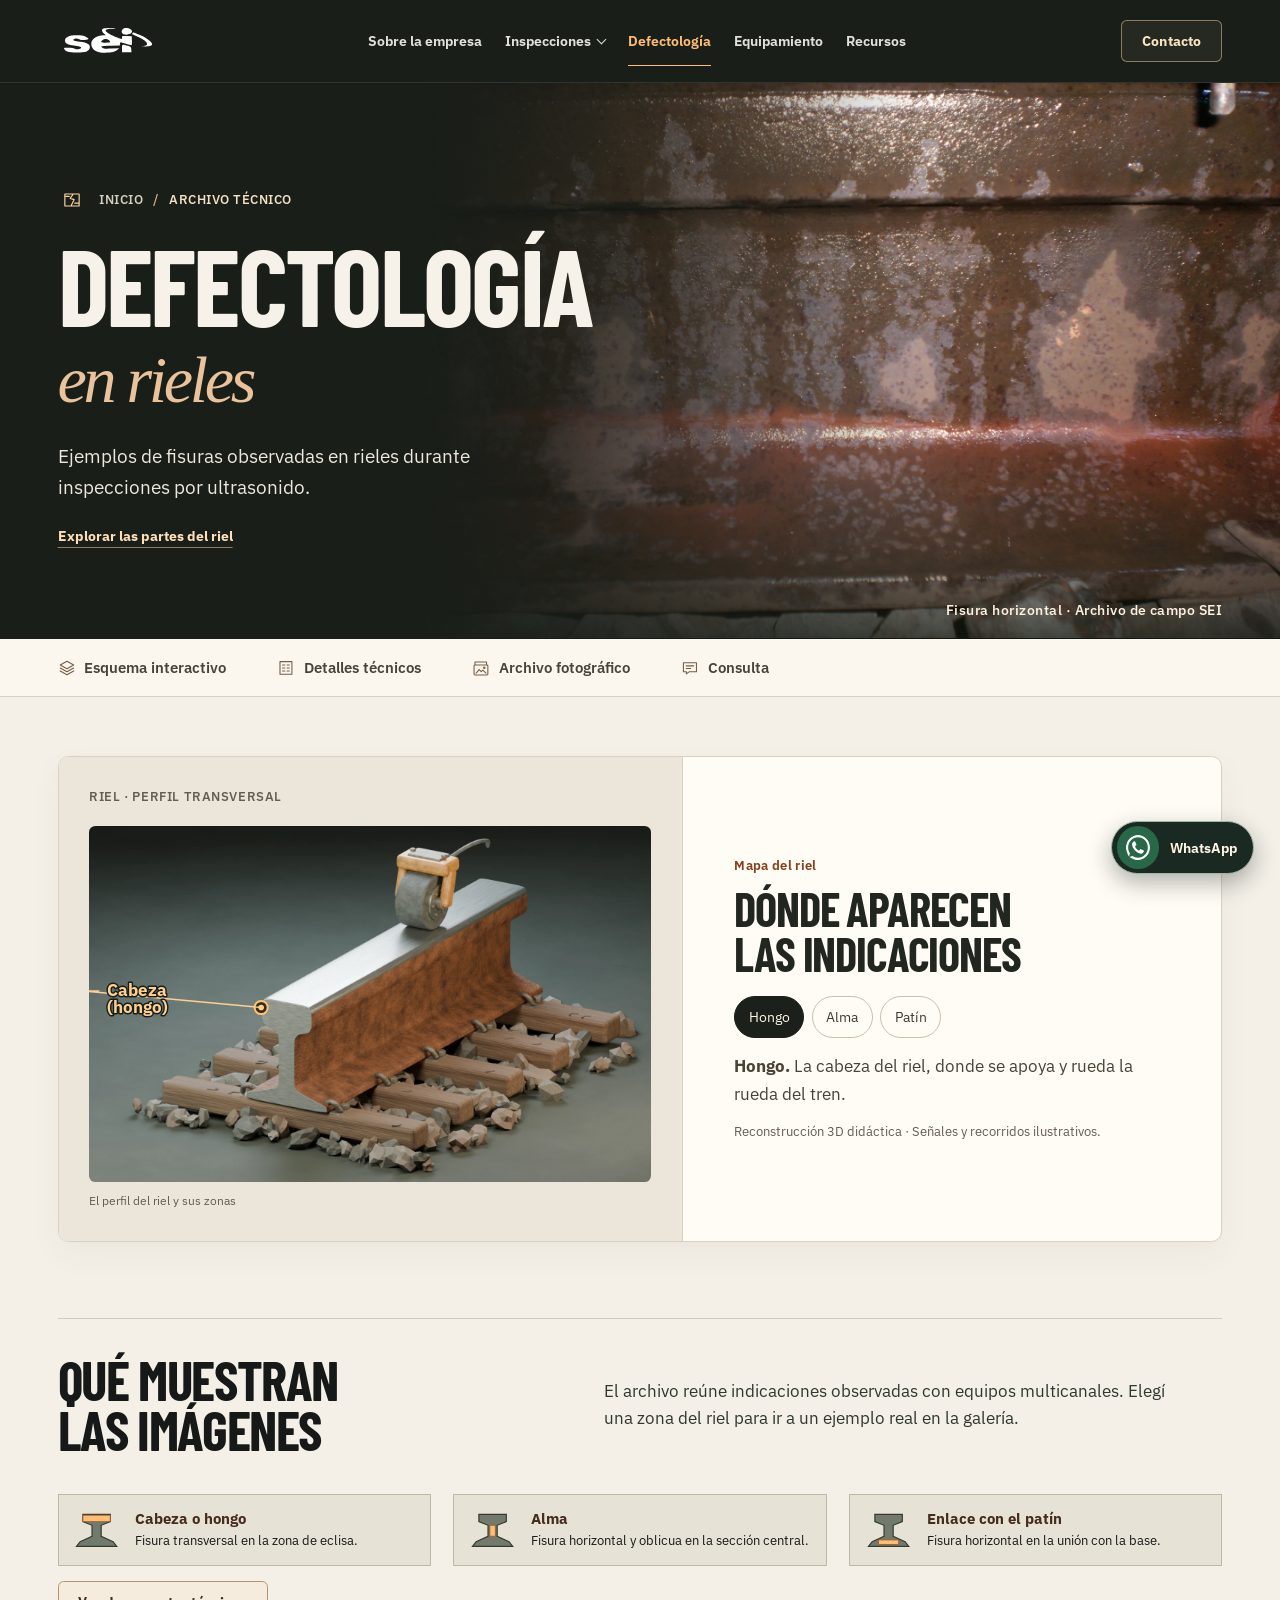
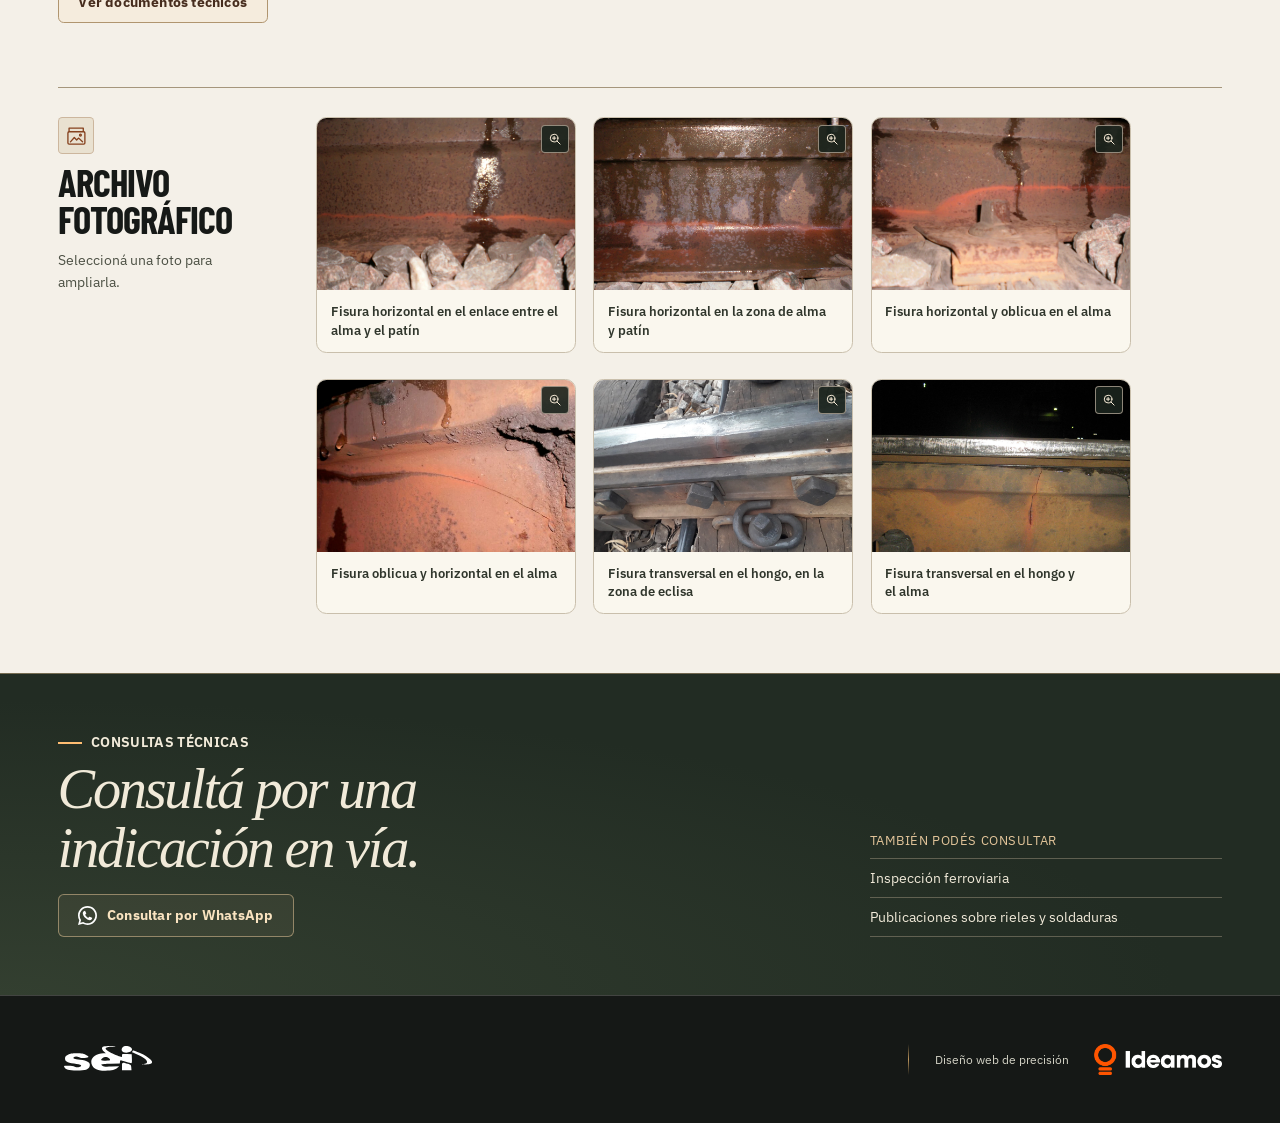
==== commit 83291a9b: "Animar el botón flotante de WhatsApp" ====
--- a/defectologia/index.html
+++ b/defectologia/index.html
@@ -6,7 +6,7 @@
   <meta name="description" content="Ejemplos de fisuras observadas en rieles durante inspecciones por ultrasonido.">
   <meta name="theme-color" content="#151817">
   <link rel="icon" href="../assets/marca.svg?v=sei" type="image/svg+xml">
-  <link rel="stylesheet" href="../assets/site.css?v=flock-whatsapp">
+  <link rel="stylesheet" href="../assets/site.css?v=flock-whatsapp-motion">
   <script src="../assets/site.js?v=flock-editorial-internas" defer></script>
   <title>Defectología en rieles · Jorge Flock SEI</title>
 </head>
--- a/assets/site.css
+++ b/assets/site.css
@@ -1655,8 +1655,21 @@
 @media (max-width: 600px) {
   .footer-inner { padding-bottom: 4.8rem; }
 }
+@media (prefers-reduced-motion: no-preference) {
+  .whatsapp-float { animation: whatsapp-enter .55s .18s var(--motion) backwards; }
+  .whatsapp-float img { transition: transform .3s var(--motion), background .2s; }
+  .whatsapp-float:is(:hover, :focus-visible) img {
+    transform: scale(1.085);
+    background: #327e57;
+  }
+  .whatsapp-float:active img { transform: scale(.92); }
+}
 @media (prefers-reduced-motion: reduce) {
   .whatsapp-float { transition: none; }
+}
+@keyframes whatsapp-enter {
+  from { opacity: 0; transform: translateY(.65rem) scale(.96); }
+  to { opacity: 1; transform: none; }
 }
 
 /* Action controls */
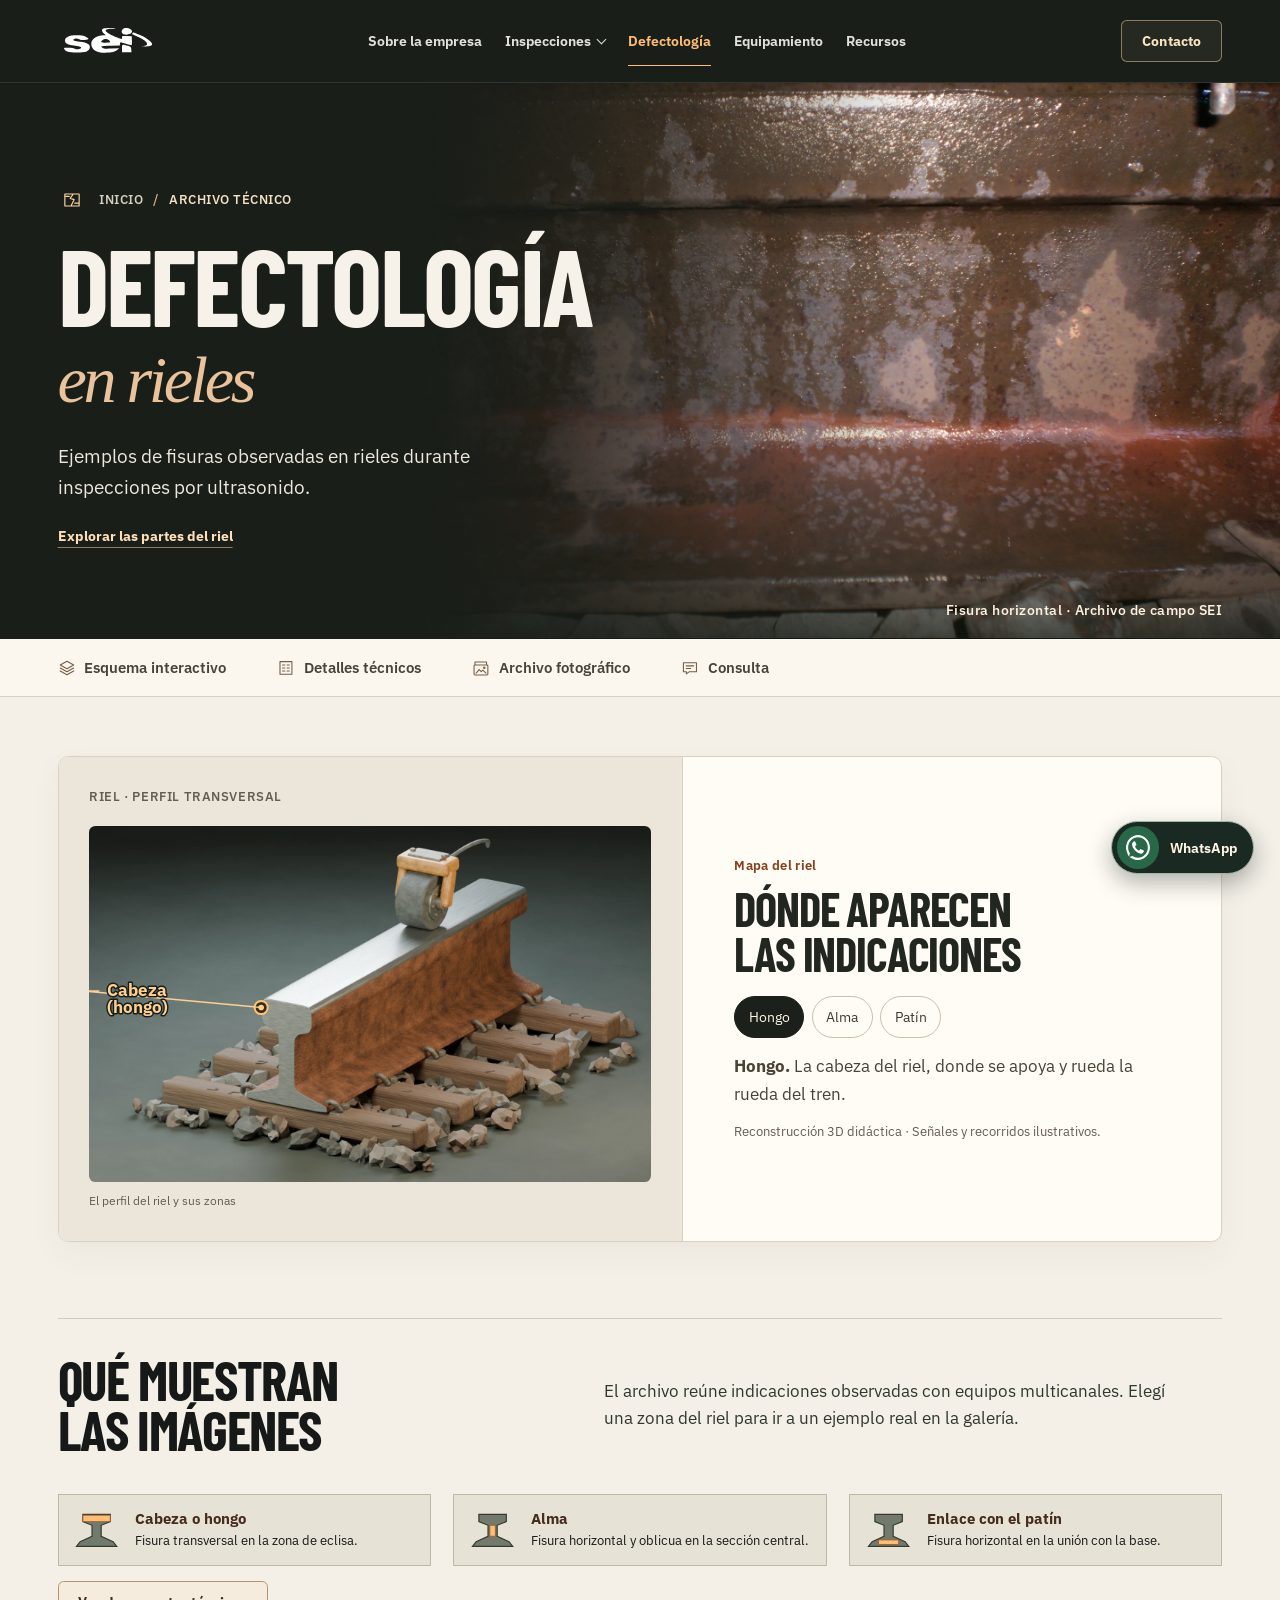
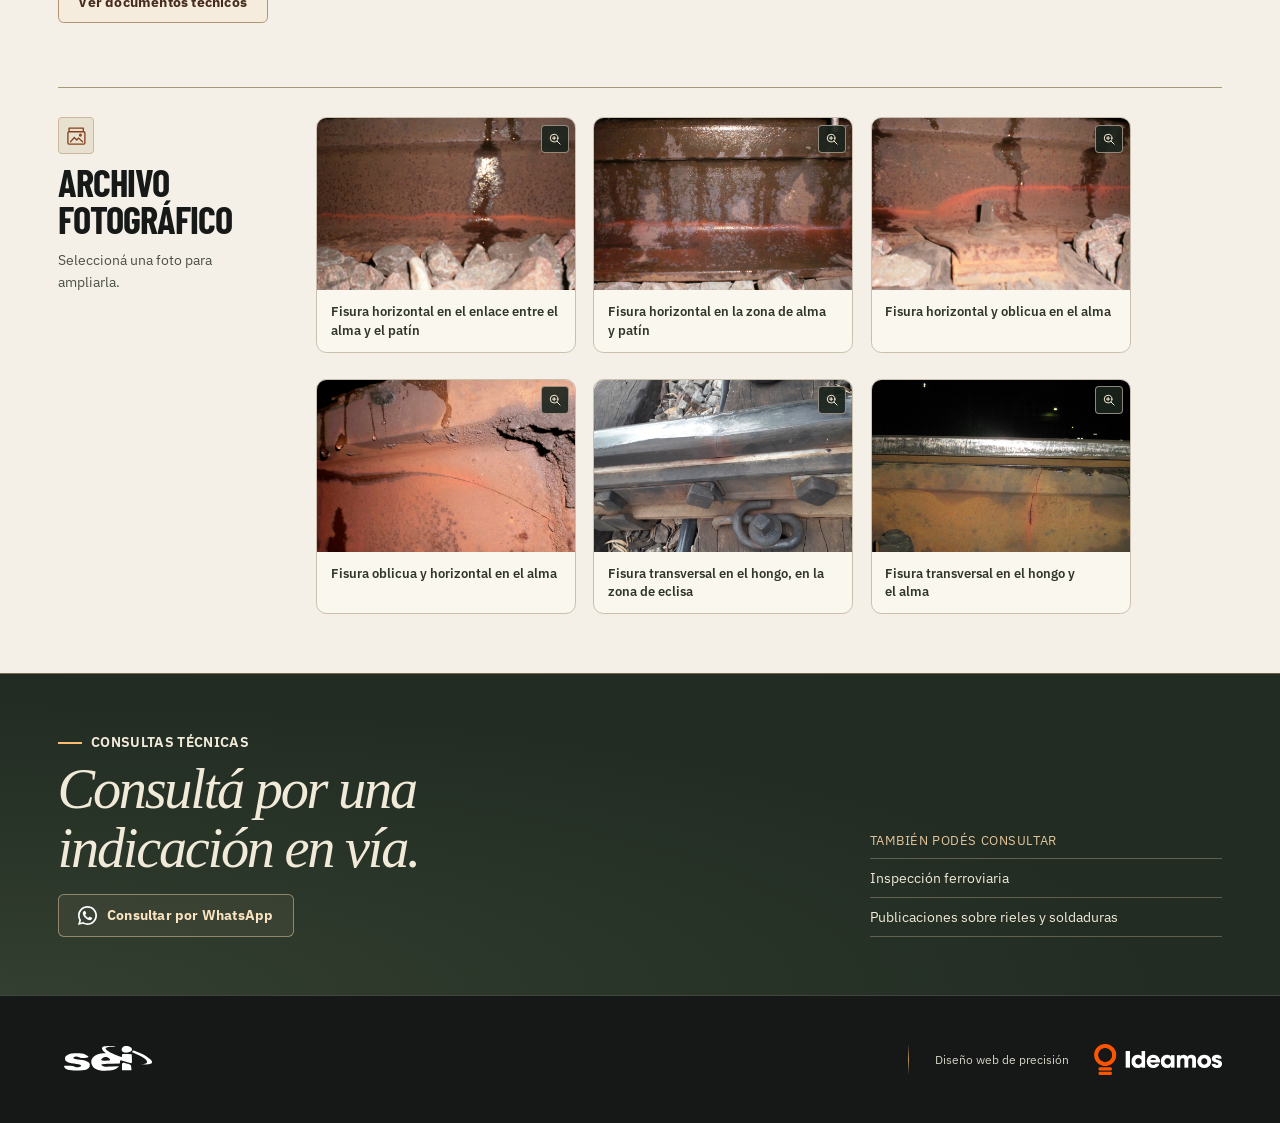
==== commit 0c83fad4: "Despejar el crédito de Ideamos al llegar al pie" ====
--- a/defectologia/index.html
+++ b/defectologia/index.html
@@ -6,8 +6,8 @@
   <meta name="description" content="Ejemplos de fisuras observadas en rieles durante inspecciones por ultrasonido.">
   <meta name="theme-color" content="#151817">
   <link rel="icon" href="../assets/marca.svg?v=sei" type="image/svg+xml">
-  <link rel="stylesheet" href="../assets/site.css?v=flock-whatsapp-motion">
-  <script src="../assets/site.js?v=flock-editorial-internas" defer></script>
+  <link rel="stylesheet" href="../assets/site.css?v=flock-echo-motion">
+  <script src="../assets/site.js?v=flock-footer-credit" defer></script>
   <title>Defectología en rieles · Jorge Flock SEI</title>
 </head>
 <body class="internal">
--- a/assets/site.css
+++ b/assets/site.css
@@ -903,8 +903,7 @@
   .cutaway-graphic { min-height: 0; border-right: 0; border-bottom: 1px solid #acb8a642; }
 }
 @media (prefers-reduced-motion: no-preference) {
-  .cutaway-graphic[data-stage="1"] [data-layer="1"] .cutaway-travel,
-  .cutaway-graphic[data-stage="2"] [data-layer="2"] .cutaway-travel {
+  .cutaway-graphic[data-stage="1"] [data-layer="1"] .cutaway-travel {
     stroke-dasharray: 100;
     animation: rail-pulse .9s var(--motion) both;
   }
@@ -2338,3 +2337,34 @@
   from { transform: translateY(2rem) scale(.93); }
   to { transform: none; }
 }
+
+/* A highlight travels over the plotted echo while its shape stays readable. */
+.echo-highlight {
+  fill: none;
+  stroke: #fff1b8;
+  stroke-width: 3.2;
+  stroke-linecap: round;
+  stroke-dasharray: 12 100;
+  opacity: 0;
+  pointer-events: none;
+}
+@media (prefers-reduced-motion: no-preference) {
+  .cutaway-graphic[data-stage="2"] [data-layer="2"] .echo-highlight,
+  .record-panel.has-entered .echo-highlight {
+    animation: echo-sweep 1.8s .12s linear 2 forwards;
+  }
+}
+@keyframes echo-sweep {
+  0% { stroke-dashoffset: 12; opacity: .9; }
+  85% { opacity: .9; }
+  100% { stroke-dashoffset: -100; opacity: 0; }
+}
+.internal .cutaway-panel .rail-replay {
+  color: #654026;
+  background: #f4ece0;
+  border-color: #bca98d;
+}
+.internal .cutaway-panel .rail-replay:is(:hover, :focus-visible) {
+  color: #fff6e7;
+  background: var(--editorial-dark);
+}
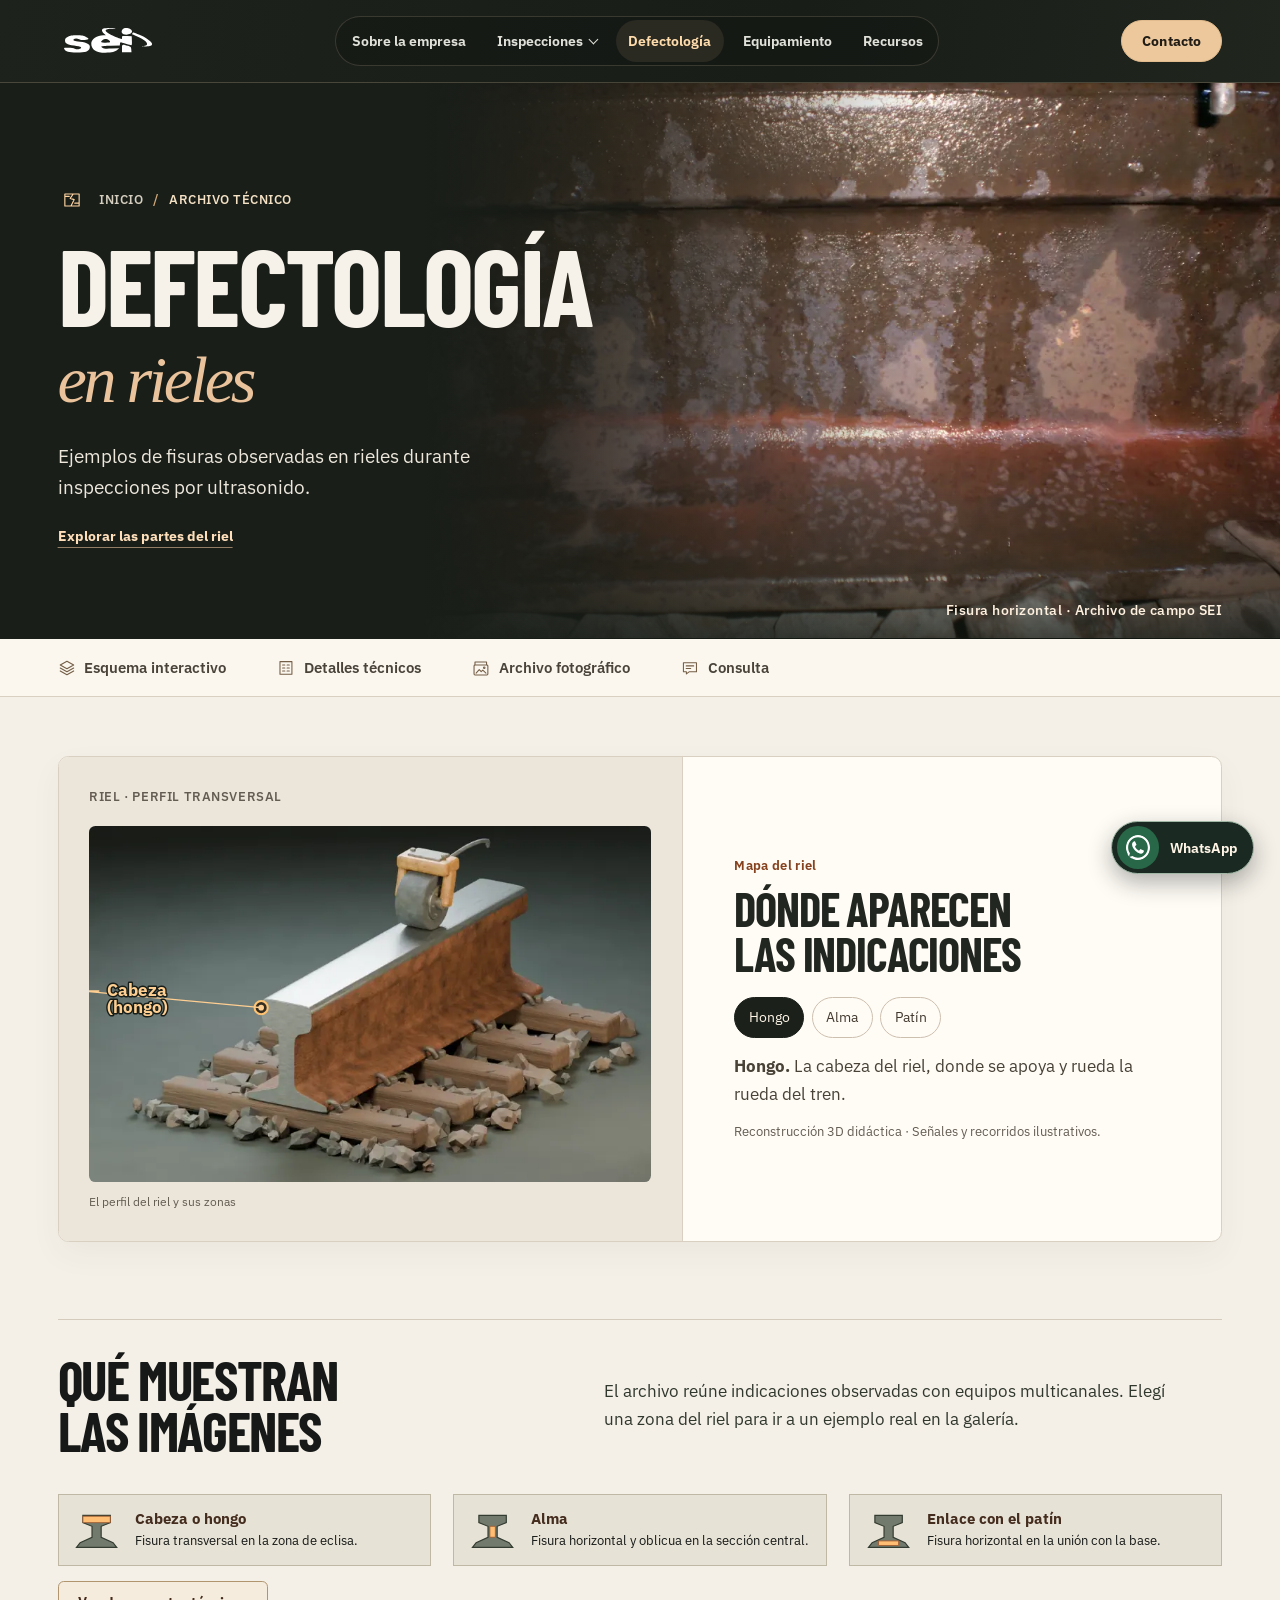
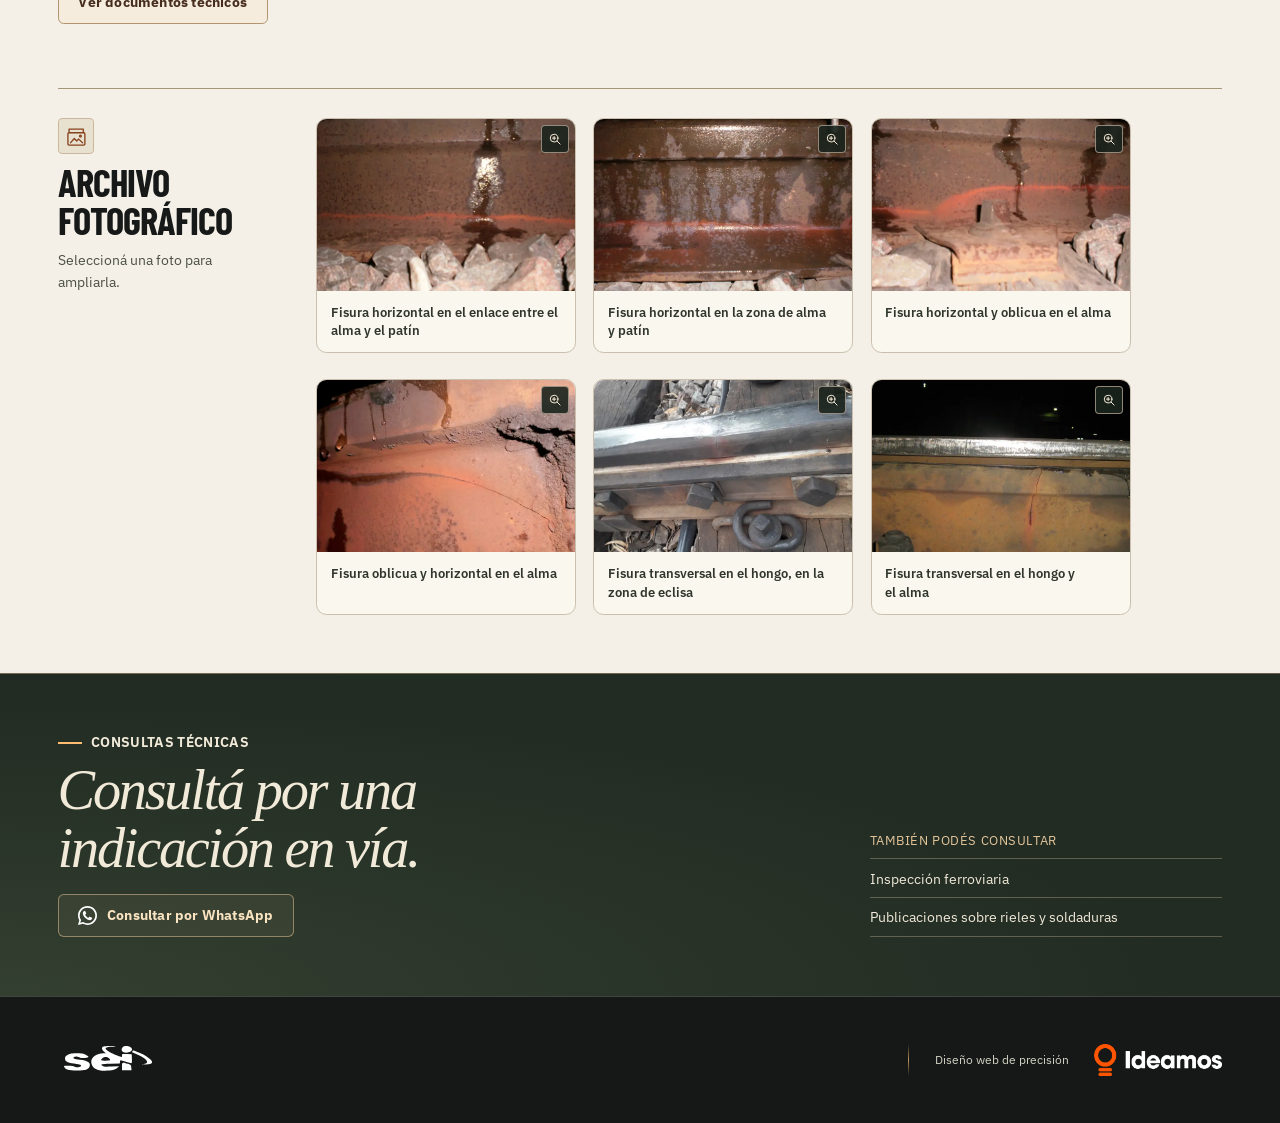
==== commit 7585016d: "Optimizar imágenes y SEO técnico, y refinar la navegación y el visor" ====
--- a/defectologia/index.html
+++ b/defectologia/index.html
@@ -4,11 +4,20 @@
   <meta charset="utf-8">
   <meta name="viewport" content="width=device-width, initial-scale=1">
   <meta name="description" content="Ejemplos de fisuras observadas en rieles durante inspecciones por ultrasonido.">
+  <meta name="robots" content="noindex, follow">
+  <meta property="og:type" content="website">
+  <meta property="og:locale" content="es_AR">
+  <meta property="og:site_name" content="Jorge Flock SEI">
+  <meta property="og:title" content="Defectología en rieles y fisuras por ultrasonido | Jorge Flock SEI">
+  <meta property="og:description" content="Ejemplos de fisuras observadas en rieles durante inspecciones por ultrasonido.">
+  <meta property="og:url" content="https://estudioideamos.github.io/jorge-flock/defectologia/">
+  <meta property="og:image" content="https://estudioideamos.github.io/jorge-flock/assets/defect-horizontal.webp">
+  <meta name="twitter:card" content="summary_large_image">
   <meta name="theme-color" content="#151817">
   <link rel="icon" href="../assets/marca.svg?v=sei" type="image/svg+xml">
-  <link rel="stylesheet" href="../assets/site.css?v=flock-echo-motion">
-  <script src="../assets/site.js?v=flock-footer-credit" defer></script>
-  <title>Defectología en rieles · Jorge Flock SEI</title>
+  <link rel="stylesheet" href="../assets/site.css?v=flock-speed-editorial">
+  <script src="../assets/site.js?v=flock-speed-editorial" defer></script>
+  <title>Defectología en rieles y fisuras por ultrasonido | Jorge Flock SEI</title>
 </head>
 <body class="internal">
 <div class="reading-progress" aria-hidden="true"></div>
@@ -42,7 +51,7 @@
         <a class="editorial-hero-link" href="#esquema">Explorar las partes del riel</a>
       </div>
       <figure class="editorial-cover editorial-cover-defectologia">
-        <div class="editorial-cover-frame"><img src="../assets/defect-horizontal.webp?v=detail" alt="" fetchpriority="high" decoding="async"></div>
+        <div class="editorial-cover-frame"><img width="1920" height="1440" src="../assets/responsive/defect-horizontal-1080.webp" srcset="../assets/responsive/defect-horizontal-640.webp 640w, ../assets/responsive/defect-horizontal-1080.webp 1080w, ../assets/responsive/defect-horizontal-1600.webp 1600w" sizes="(max-width: 800px) 100vw, 67vw" alt="" fetchpriority="high" decoding="async"></div>
         <figcaption>Fisura horizontal · Archivo de campo SEI</figcaption>
       </figure>
     </div>
@@ -61,7 +70,7 @@
   <div class="tech-graphic cutaway-graphic" data-tech-view>
     <p class="rail-view-label">RIEL · PERFIL TRANSVERSAL</p>
     <div class="rail-scene">
-      <img src="../assets/rail-cutaway.webp" alt="" width="1500" height="950" decoding="async">
+      <img src="../assets/responsive/rail-cutaway-480.webp" srcset="../assets/responsive/rail-cutaway-480.webp 480w, ../assets/responsive/rail-cutaway-800.webp 800w, ../assets/responsive/rail-cutaway-1200.webp 1200w, ../assets/rail-cutaway.webp 1500w" sizes="(max-width: 600px) 92vw, (max-width: 960px) 47vw, 40vw" alt="" width="1500" height="950" decoding="async">
       <svg viewBox="0 0 600 380" role="img" aria-labelledby="cutaway-title cutaway-description">
         <title id="cutaway-title">El perfil del riel y sus zonas</title>
         <desc id="cutaway-description">Corte del riel en perspectiva. Se distinguen la cabeza, el alma y el patín sobre los durmientes.</desc>
@@ -99,12 +108,12 @@
           <h2 id="galeria"><svg class="tech-icon" viewBox="0 0 24 24" aria-hidden="true" focusable="false"><use href="../assets/inspection-icons.svg#archive"/></svg>Archivo fotográfico</h2>
           <p>Seleccioná una foto para ampliarla.</p>
         </div>
-        <div class="gallery-grid"><figure id="fisura-patin"><a href="../assets/defect-enlace.webp?v=detail" aria-label="Ampliar foto de archivo: Fisura horizontal en el enlace entre el alma y el patín"><img src="../assets/defect-enlace.webp?v=detail" alt="" width="1920" height="1440" loading="lazy"><svg class="gallery-zoom" viewBox="0 0 24 24" aria-hidden="true" focusable="false"><use href="../assets/inspection-icons.svg#zoom"/></svg></a><figcaption>Fisura horizontal en el enlace entre el alma y el patín</figcaption></figure>
-<figure><a href="../assets/defect-horizontal.webp?v=detail" aria-label="Ampliar foto de archivo: Fisura horizontal en la zona de alma y patín"><img src="../assets/defect-horizontal.webp?v=detail" alt="" width="1920" height="1440" loading="lazy"><svg class="gallery-zoom" viewBox="0 0 24 24" aria-hidden="true" focusable="false"><use href="../assets/inspection-icons.svg#zoom"/></svg></a><figcaption>Fisura horizontal en la zona de alma y patín</figcaption></figure>
-<figure id="fisura-alma"><a href="../assets/defect-alma.webp?v=detail" aria-label="Ampliar foto de archivo: Fisura horizontal y oblicua en el alma"><img src="../assets/defect-alma.webp?v=detail" alt="" width="1920" height="1440" loading="lazy"><svg class="gallery-zoom" viewBox="0 0 24 24" aria-hidden="true" focusable="false"><use href="../assets/inspection-icons.svg#zoom"/></svg></a><figcaption>Fisura horizontal y oblicua en el alma</figcaption></figure>
-<figure><a href="../assets/defect-oblicua.webp?v=detail" aria-label="Ampliar foto de archivo: Fisura oblicua y horizontal en el alma"><img src="../assets/defect-oblicua.webp?v=detail" alt="" width="1920" height="1440" loading="lazy"><svg class="gallery-zoom" viewBox="0 0 24 24" aria-hidden="true" focusable="false"><use href="../assets/inspection-icons.svg#zoom"/></svg></a><figcaption>Fisura oblicua y horizontal en el alma</figcaption></figure>
-<figure id="fisura-hongo"><a href="../assets/defect-eclisa.webp?v=detail" aria-label="Ampliar foto de archivo: Fisura transversal en el hongo, en la zona de eclisa"><img src="../assets/defect-eclisa.webp?v=detail" alt="" width="1920" height="1440" loading="lazy"><svg class="gallery-zoom" viewBox="0 0 24 24" aria-hidden="true" focusable="false"><use href="../assets/inspection-icons.svg#zoom"/></svg></a><figcaption>Fisura transversal en el hongo, en la zona de eclisa</figcaption></figure>
-<figure><a href="../assets/defect-transversal.webp?v=detail" aria-label="Ampliar foto de archivo: Fisura transversal en el hongo y el alma"><img src="../assets/defect-transversal.webp?v=detail" alt="" width="1920" height="1440" loading="lazy"><svg class="gallery-zoom" viewBox="0 0 24 24" aria-hidden="true" focusable="false"><use href="../assets/inspection-icons.svg#zoom"/></svg></a><figcaption>Fisura transversal en el hongo y el alma</figcaption></figure></div></section>
+        <div class="gallery-grid"><figure id="fisura-patin"><a href="../assets/defect-enlace.webp?v=detail" aria-label="Ampliar foto de archivo: Fisura horizontal en el enlace entre el alma y el patín"><img decoding="async" src="../assets/responsive/defect-enlace-480.webp" srcset="../assets/responsive/defect-enlace-480.webp 480w, ../assets/responsive/defect-enlace-800.webp 800w, ../assets/responsive/defect-enlace-1200.webp 1200w, ../assets/defect-enlace.webp 1920w" sizes="(max-width: 600px) 92vw, (max-width: 960px) 47vw, 40vw" alt="" width="1920" height="1440" loading="lazy"><svg class="gallery-zoom" viewBox="0 0 24 24" aria-hidden="true" focusable="false"><use href="../assets/inspection-icons.svg#zoom"/></svg></a><figcaption>Fisura horizontal en el enlace entre el alma y el patín</figcaption></figure>
+<figure><a href="../assets/defect-horizontal.webp?v=detail" aria-label="Ampliar foto de archivo: Fisura horizontal en la zona de alma y patín"><img decoding="async" src="../assets/responsive/defect-horizontal-480.webp" srcset="../assets/responsive/defect-horizontal-480.webp 480w, ../assets/responsive/defect-horizontal-800.webp 800w, ../assets/responsive/defect-horizontal-1200.webp 1200w, ../assets/defect-horizontal.webp 1920w" sizes="(max-width: 600px) 92vw, (max-width: 960px) 47vw, 40vw" alt="" width="1920" height="1440" loading="lazy"><svg class="gallery-zoom" viewBox="0 0 24 24" aria-hidden="true" focusable="false"><use href="../assets/inspection-icons.svg#zoom"/></svg></a><figcaption>Fisura horizontal en la zona de alma y patín</figcaption></figure>
+<figure id="fisura-alma"><a href="../assets/defect-alma.webp?v=detail" aria-label="Ampliar foto de archivo: Fisura horizontal y oblicua en el alma"><img decoding="async" src="../assets/responsive/defect-alma-480.webp" srcset="../assets/responsive/defect-alma-480.webp 480w, ../assets/responsive/defect-alma-800.webp 800w, ../assets/responsive/defect-alma-1200.webp 1200w, ../assets/defect-alma.webp 1920w" sizes="(max-width: 600px) 92vw, (max-width: 960px) 47vw, 40vw" alt="" width="1920" height="1440" loading="lazy"><svg class="gallery-zoom" viewBox="0 0 24 24" aria-hidden="true" focusable="false"><use href="../assets/inspection-icons.svg#zoom"/></svg></a><figcaption>Fisura horizontal y oblicua en el alma</figcaption></figure>
+<figure><a href="../assets/defect-oblicua.webp?v=detail" aria-label="Ampliar foto de archivo: Fisura oblicua y horizontal en el alma"><img decoding="async" src="../assets/responsive/defect-oblicua-480.webp" srcset="../assets/responsive/defect-oblicua-480.webp 480w, ../assets/responsive/defect-oblicua-800.webp 800w, ../assets/responsive/defect-oblicua-1200.webp 1200w, ../assets/defect-oblicua.webp 1920w" sizes="(max-width: 600px) 92vw, (max-width: 960px) 47vw, 40vw" alt="" width="1920" height="1440" loading="lazy"><svg class="gallery-zoom" viewBox="0 0 24 24" aria-hidden="true" focusable="false"><use href="../assets/inspection-icons.svg#zoom"/></svg></a><figcaption>Fisura oblicua y horizontal en el alma</figcaption></figure>
+<figure id="fisura-hongo"><a href="../assets/defect-eclisa.webp?v=detail" aria-label="Ampliar foto de archivo: Fisura transversal en el hongo, en la zona de eclisa"><img decoding="async" src="../assets/responsive/defect-eclisa-480.webp" srcset="../assets/responsive/defect-eclisa-480.webp 480w, ../assets/responsive/defect-eclisa-800.webp 800w, ../assets/responsive/defect-eclisa-1200.webp 1200w, ../assets/defect-eclisa.webp 1920w" sizes="(max-width: 600px) 92vw, (max-width: 960px) 47vw, 40vw" alt="" width="1920" height="1440" loading="lazy"><svg class="gallery-zoom" viewBox="0 0 24 24" aria-hidden="true" focusable="false"><use href="../assets/inspection-icons.svg#zoom"/></svg></a><figcaption>Fisura transversal en el hongo, en la zona de eclisa</figcaption></figure>
+<figure><a href="../assets/defect-transversal.webp?v=detail" aria-label="Ampliar foto de archivo: Fisura transversal en el hongo y el alma"><img decoding="async" src="../assets/responsive/defect-transversal-480.webp" srcset="../assets/responsive/defect-transversal-480.webp 480w, ../assets/responsive/defect-transversal-800.webp 800w, ../assets/responsive/defect-transversal-1200.webp 1200w, ../assets/defect-transversal.webp 1920w" sizes="(max-width: 600px) 92vw, (max-width: 960px) 47vw, 40vw" alt="" width="1920" height="1440" loading="lazy"><svg class="gallery-zoom" viewBox="0 0 24 24" aria-hidden="true" focusable="false"><use href="../assets/inspection-icons.svg#zoom"/></svg></a><figcaption>Fisura transversal en el hongo y el alma</figcaption></figure></div></section>
     </div>
   </div>
   <section class="editorial-close" id="consulta-tecnica" aria-labelledby="consulta-titulo">
--- a/assets/site.css
+++ b/assets/site.css
@@ -28,7 +28,8 @@
 .button.outline{border-color:#53564d;color:var(--ink)}
 .button.outline:hover{background:var(--ink);border-color:var(--ink);color:var(--light)}
 .hero{position:relative;isolation:isolate;overflow:hidden;background:#262c29}
-.hero-media{position:absolute;inset:0;z-index:-2;background:url(rail-dawn.webp?v=detail) 56% 62%/cover no-repeat}
+.hero-media{position:absolute;inset:0;z-index:-2;background:#262c29}
+.hero-poster{width:100%;height:100%;object-fit:cover;object-position:56% 62%}
 .hero-media video{width:100%;height:100%;object-fit:cover;object-position:64% 57%;filter:saturate(.62) brightness(.91)}
 .hero::after{content:"";position:absolute;inset:0;pointer-events:none;z-index:-1;background:linear-gradient(90deg,#101312f5 0%,#101312c9 30%,#10131245 68%,#10131220 100%),linear-gradient(0deg,#101312e8 0%,transparent 25%,transparent 72%,#10131252 100%)}
 .hero-inner{position:relative;min-height:clamp(38rem,calc(85svh - 5.25rem),55rem);padding-top:clamp(5rem,11vh,9rem);padding-bottom:7rem;display:flex;align-items:flex-start;flex-direction:column;justify-content:center}
@@ -156,7 +157,7 @@
   .hero-inner{min-height:36rem;padding-top:4rem;padding-bottom:6rem}
   .hero::after{background:linear-gradient(90deg,#101312d8,#10131261),linear-gradient(0deg,#101312e8,transparent 38%)}
   .hero h1{font-size:clamp(3.7rem,13.2vw,5.6rem)}
-  .hero-media,.hero-media video{object-position:62% 50%}
+  .hero-poster,.hero-media video{object-position:62% 50%}
   .hero .eyebrow,.hero-bottom{font-size:.67rem}
   .hero-description{max-width:21rem}
   .ticker span{gap:.55rem;font-size:.72rem}
@@ -224,7 +225,7 @@
 .profile-image img { transition: transform 1s var(--motion), filter .65s ease; }
 .profile figcaption { display: flex; justify-content: space-between; align-items: center; gap: .8rem; }
 .profile figcaption::after { content: ""; height: 1px; background: var(--paper-line); flex: 1; }
-.resource-rail > a { transition: background .3s, padding .45s var(--motion), color .25s; }
+.resource-rail > a { transition: background .3s, color .25s; }
 .instrument-screen { position: relative; overflow: hidden; margin: 1.15rem 0 .45rem; }
 .instrument-screen canvas { margin: 0; }
 .instrument-screen::after {
@@ -253,8 +254,6 @@
   .service-card:hover img { transform: scale(1.07); filter: saturate(.95); }
   .service-card:hover .service-content { transform: translateY(-.38rem); }
   .profile-image:hover img { transform: scale(1.04); filter: saturate(.94); }
-  .resource-rail > a:hover { padding-left: .8rem; background: #e6dfcf; }
-  .resource-rail > a + a:hover { padding-left: 2rem; }
   .nav a { position: relative; }
   .nav a::after {
     content: "";
@@ -596,7 +595,7 @@
 }
 @media (max-width: 690px) {
   .hero::after { background: linear-gradient(90deg, #101312c5, #10131257), linear-gradient(0deg, #101312dc, transparent 57%); }
-  .hero-media { background-position: 63% 56%; }
+  .hero-poster { object-position: 63% 56%; }
   .hero-media video { object-position: 63% 56%; }
   .marquee-group { gap: .55rem 1.7rem; }
   .material-film .film-toggle, .material-film figcaption { font-size: .64rem; bottom: .65rem; }
@@ -2368,3 +2367,160 @@
   color: #fff6e7;
   background: var(--editorial-dark);
 }
+
+/* Primary navigation */
+.masthead {
+  background: linear-gradient(100deg, #1d221c, #191d18 62%, #20251e);
+  border-bottom-color: #dbc3a23b;
+}
+.header-inner .header-cta {
+  gap: .55rem;
+  padding-inline: clamp(.7rem, 1.55vw, 1.3rem);
+  border-color: #e1bb8d;
+  border-radius: 999px;
+  background: #edc89c;
+  color: #211d16;
+}
+.header-inner .header-cta:is(:hover, :focus-visible) {
+  border-color: #ffe0ba;
+  background: #ffe0ba;
+  color: #211d16;
+}
+.nav-options {
+  padding: .65rem;
+  border: 1px solid #ad967369;
+  border-radius: .9rem;
+  background: #202820;
+  box-shadow: 0 1.1rem 2rem #10151073;
+}
+.nav-options > a {
+  border-radius: .45rem;
+  background: transparent;
+}
+.nav-options > a:first-child {
+  border-radius: 0;
+  font-size: .86rem;
+  font-weight: 650;
+}
+.nav-option-icon {
+  border-color: #c6a27657;
+  background: #c6a27612;
+}
+.nav-option-copy strong { font-size: .9rem; }
+@media (min-width: 961px) {
+  .header-inner .nav {
+    justify-self: center;
+    gap: clamp(.15rem, .55vw, .55rem);
+    padding: .2rem;
+    border: 1px solid #e8d1b42c;
+    border-radius: 999px;
+    background: #0d120d45;
+  }
+  .header-inner .nav > a, .header-inner .nav-inspections summary {
+    min-height: 2.6rem;
+    align-content: center;
+    padding: .5rem clamp(.45rem, .95vw, .95rem);
+    border-radius: 999px;
+    white-space: nowrap;
+  }
+  .header-inner .nav > a::after { display: none; }
+  .header-inner .nav > a:is(:hover, :focus-visible, [aria-current]),
+  .header-inner .nav-inspections:is([open], [data-current]) summary,
+  .header-inner .nav-inspections summary:is(:hover, :focus-visible) {
+    background: #e6c09619;
+    color: #ffdcac;
+  }
+}
+@media (max-width: 960px) {
+  .masthead[data-nav-ready] .header-inner .menu-toggle {
+    min-height: 2.65rem;
+    padding-inline: .75rem;
+    border: 1px solid #e8d1b444;
+    border-radius: 999px;
+    background: #ffffff08;
+  }
+  .masthead[data-nav-ready] .header-inner .menu-toggle[aria-expanded=true] {
+    border-color: #e1bb8d;
+    background: #e6c09619;
+  }
+  .header-inner .nav { border-bottom: 1px solid #bca58360; }
+  .nav-options { margin-inline-start: 0; box-shadow: none; }
+}
+
+/* Photographic archive viewer */
+.gallery-viewer[open] {
+  display: grid;
+  grid-template-rows: auto minmax(0, 1fr) auto;
+  gap: clamp(.55rem, 1.3vw, 1rem);
+  width: min(calc(100% - 1.25rem), 59rem);
+  height: min(calc(100dvh - 1.25rem), 49rem);
+  max-height: none;
+  padding: clamp(.7rem, 2vw, 1.35rem);
+  overflow: hidden;
+  border: 1px solid #d5bc9670;
+  border-radius: clamp(.65rem, 1.5vw, 1.15rem);
+  background: #1b211c;
+}
+.gallery-viewer::backdrop { background: #0b100de6; }
+.gallery-viewer .dialog-top { align-items: center; }
+.gallery-viewer .dialog-top h3 {
+  padding-inline-start: .2rem;
+  color: #f6eada;
+  font-size: clamp(1.5rem, 3.1vw, 2.35rem);
+}
+.gallery-viewer .dialog-close {
+  width: 2.75rem;
+  height: 2.75rem;
+  border-color: #dfc5a446;
+  border-radius: 50%;
+  background: #f6eada09;
+}
+.gallery-viewer figure {
+  display: grid;
+  grid-template-rows: minmax(0, 1fr) auto;
+  gap: .55rem;
+  min-height: 0;
+}
+.gallery-viewer img {
+  width: 100%;
+  height: 100%;
+  min-height: 0;
+  max-height: none;
+  margin: 0;
+  border-radius: .5rem;
+  background: #101510;
+}
+.gallery-viewer figcaption {
+  text-wrap: pretty;
+  padding-inline: .2rem;
+  color: #f1e6d6;
+  font-size: clamp(.83rem, 1.5vw, .98rem);
+}
+.gallery-viewer .gallery-controls {
+  display: grid;
+  grid-template-columns: 1fr auto 1fr;
+  gap: .55rem;
+  margin: 0;
+  padding-top: .65rem;
+  border-top-color: #dfc5a438;
+}
+.gallery-viewer .gallery-controls button {
+  width: fit-content;
+  min-height: 2.75rem;
+  padding: .42rem clamp(.6rem, 1.55vw, 1.2rem);
+  border-color: #dfc5a46f;
+  border-radius: 999px;
+  color: #f5dfc5;
+  font-size: .875rem;
+  font-weight: 650;
+}
+.gallery-viewer .gallery-controls button:last-child { justify-self: end; }
+.gallery-viewer .gallery-controls span { color: #e2c5a3; letter-spacing: .055em; }
+.gallery-viewer :is(.dialog-close, .gallery-controls button):is(:hover, :focus-visible) {
+  border-color: #f0d1aa;
+  background: #f0d1aa;
+  color: #211d16;
+}
+@media (max-width: 600px) {
+  .gallery-viewer[open] { height: min(calc(100dvh - 1.25rem), 31rem); }
+}
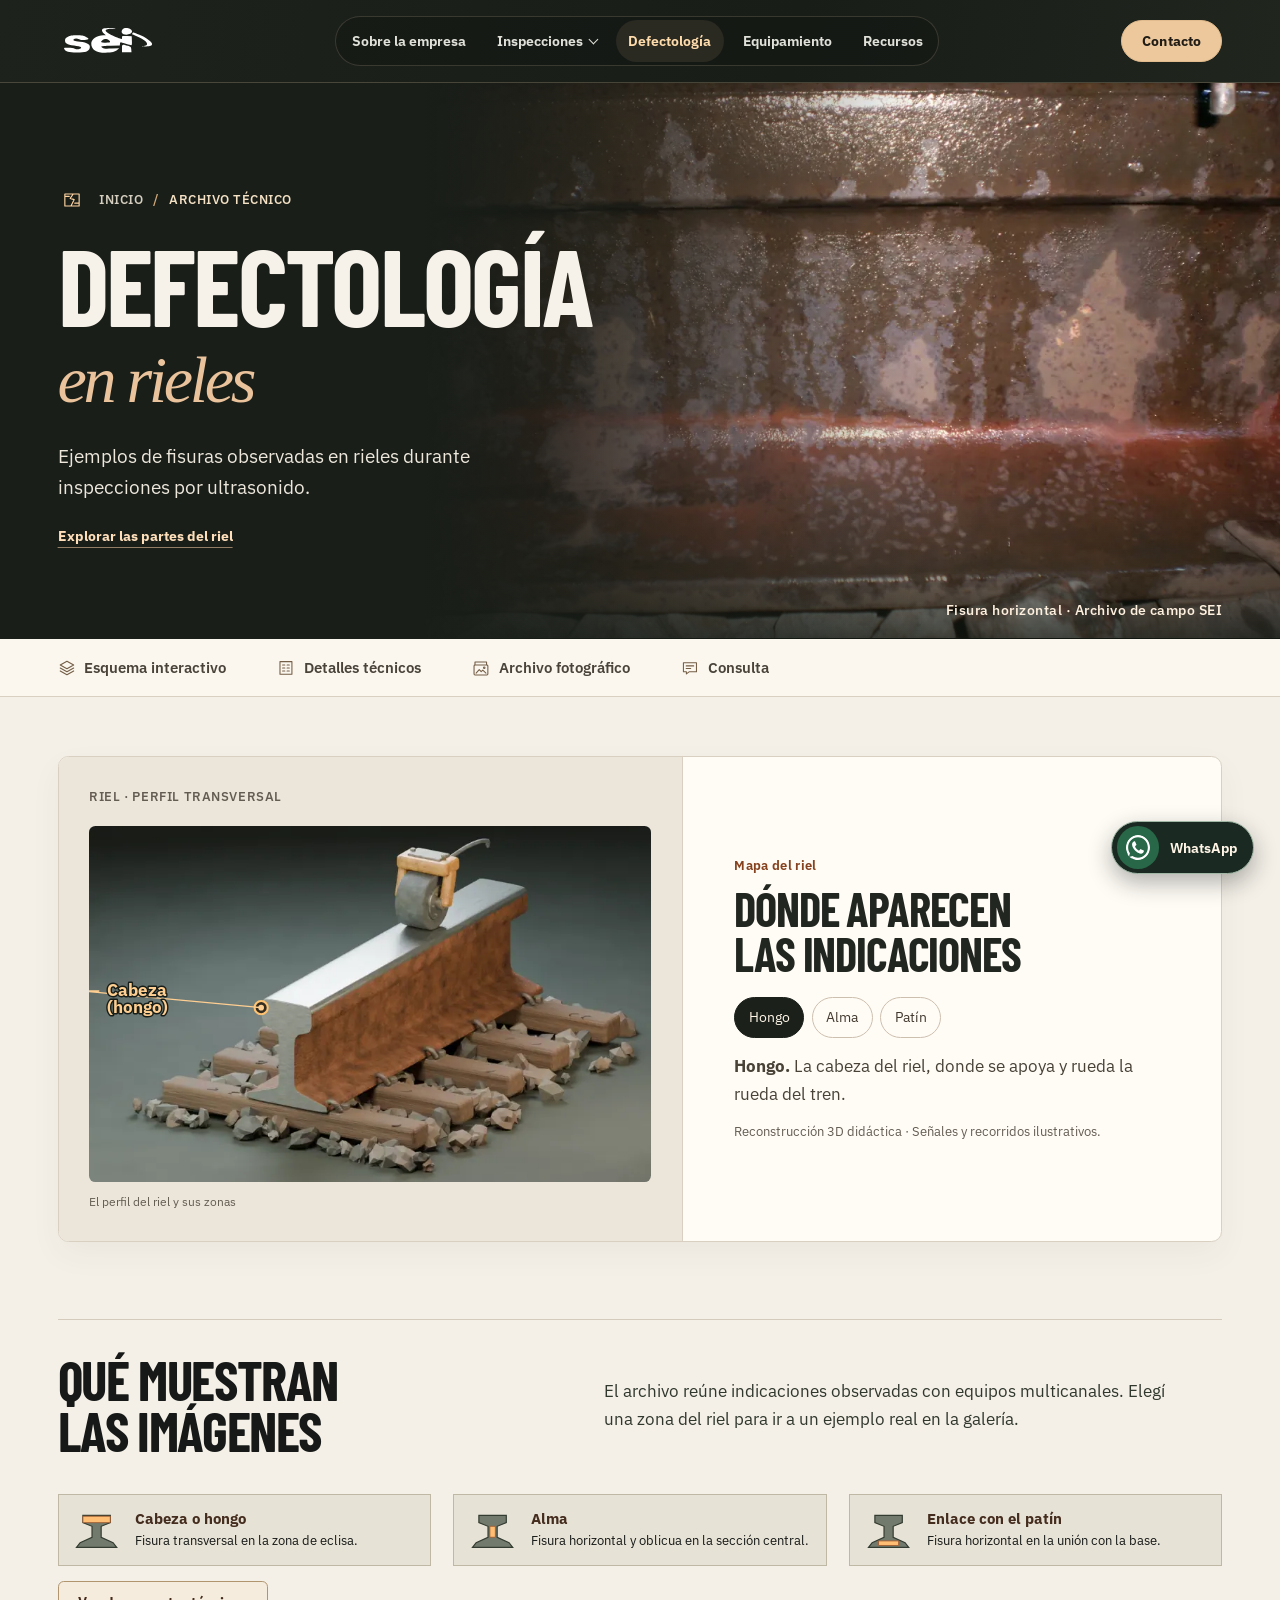
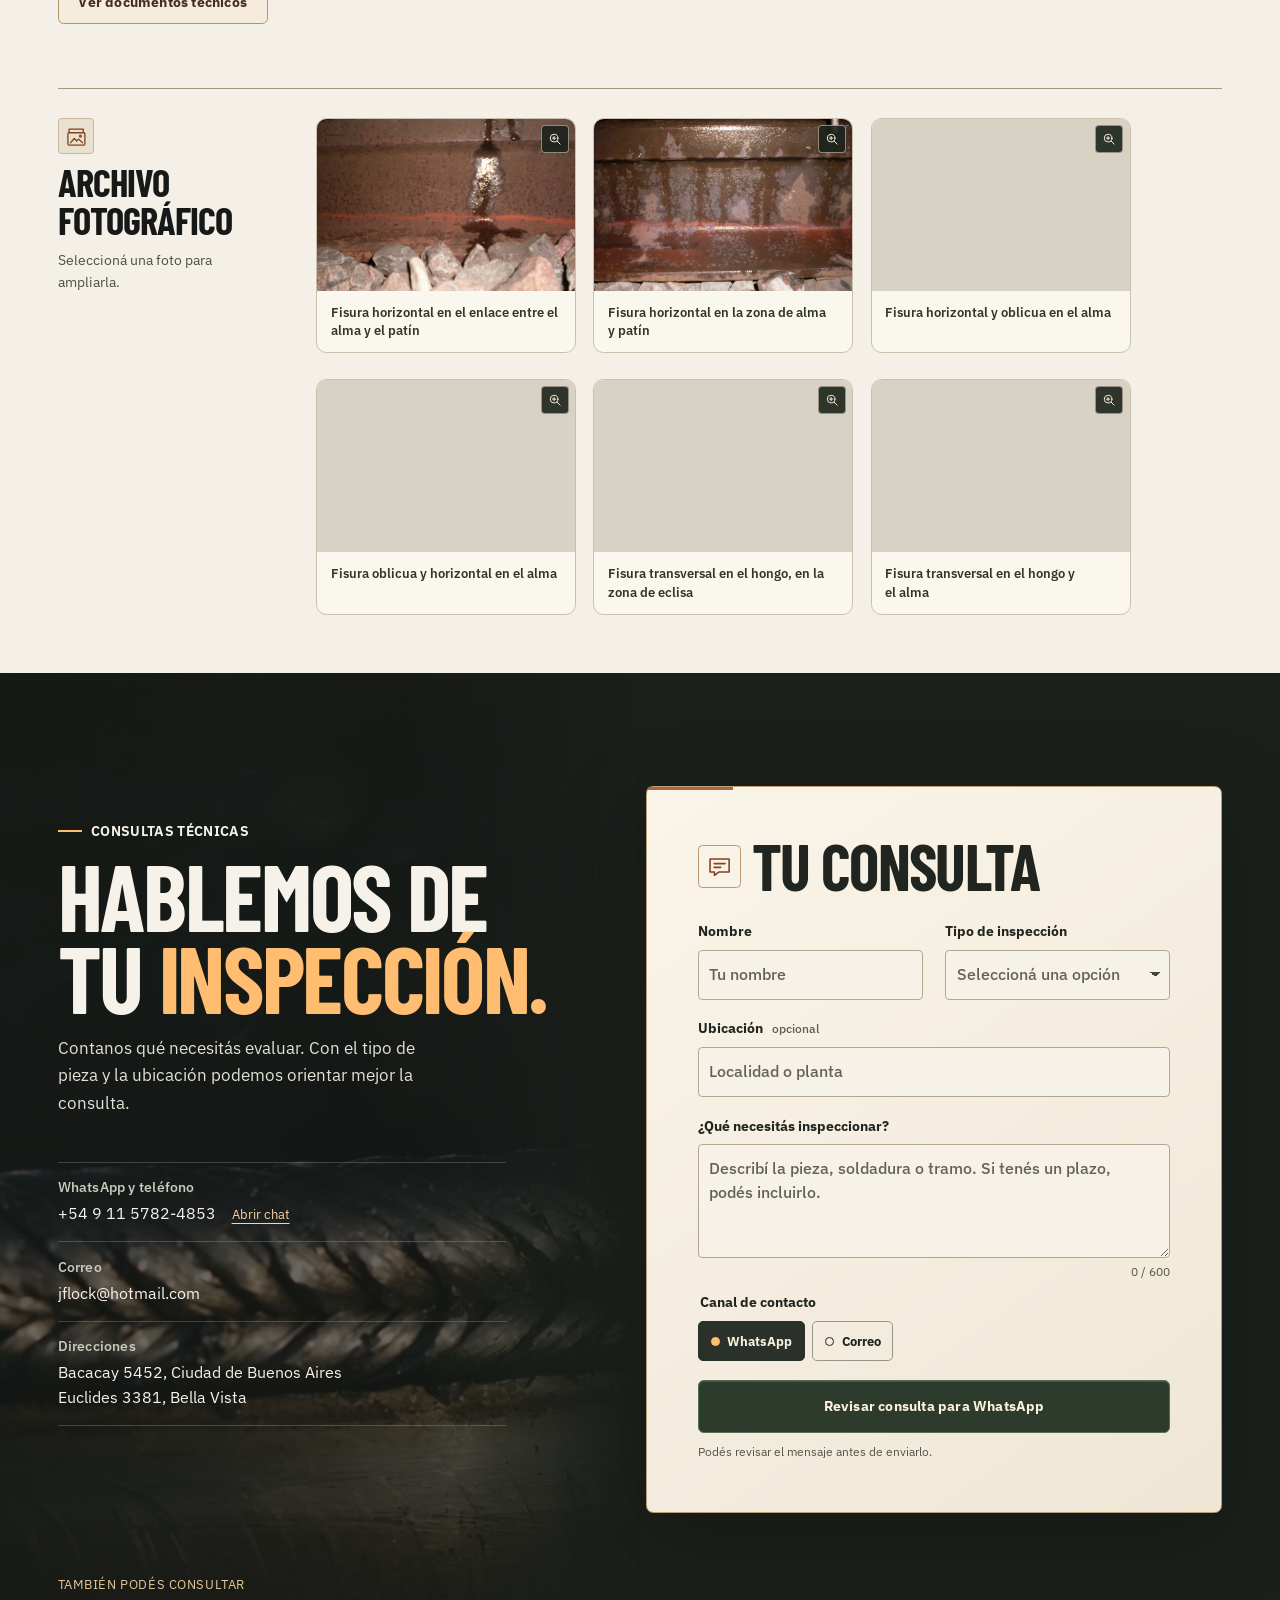
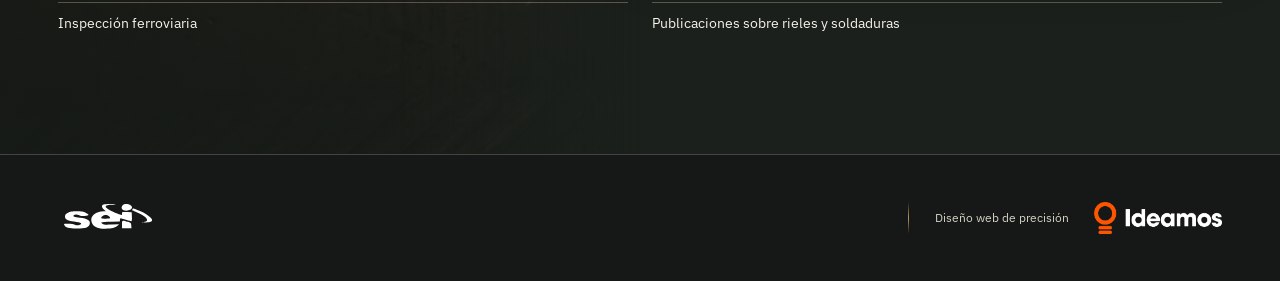
==== commit 03794445: "Incluir el formulario de contacto en todas las páginas" ====
--- a/defectologia/index.html
+++ b/defectologia/index.html
@@ -15,7 +15,7 @@
   <meta name="twitter:card" content="summary_large_image">
   <meta name="theme-color" content="#151817">
   <link rel="icon" href="../assets/marca.svg?v=sei" type="image/svg+xml">
-  <link rel="stylesheet" href="../assets/site.css?v=flock-speed-editorial">
+  <link rel="stylesheet" href="../assets/site.css?v=flock-contact-shared">
   <script src="../assets/site.js?v=flock-speed-editorial" defer></script>
   <title>Defectología en rieles y fisuras por ultrasonido | Jorge Flock SEI</title>
 </head>
@@ -33,9 +33,9 @@
         <div class="nav-options"><a href="../#inspecciones">Todas las inspecciones</a><a href="../inspeccion-ferroviaria/" aria-labelledby="nav-inspeccion-ferroviaria" aria-describedby="nav-inspeccion-ferroviaria-detail"><span class="nav-option-icon"><svg class="tech-icon" viewBox="0 0 24 24" aria-hidden="true" focusable="false"><use href="../assets/inspection-icons.svg#rail"/></svg></span><span class="nav-option-copy"><strong id="nav-inspeccion-ferroviaria">Inspección ferroviaria</strong><small id="nav-inspeccion-ferroviaria-detail">Exploración continua de rieles</small></span></a><a href="../inspeccion-manual/" aria-labelledby="nav-inspeccion-manual" aria-describedby="nav-inspeccion-manual-detail"><span class="nav-option-icon"><svg class="tech-icon" viewBox="0 0 24 24" aria-hidden="true" focusable="false"><use href="../assets/inspection-icons.svg#probe"/></svg></span><span class="nav-option-copy"><strong id="nav-inspeccion-manual">Inspección manual</strong><small id="nav-inspeccion-manual-detail">Piezas, soldaduras y componentes</small></span></a><a href="../inspeccion-automatica/" aria-labelledby="nav-inspeccion-automatica" aria-describedby="nav-inspeccion-automatica-detail"><span class="nav-option-icon"><svg class="tech-icon" viewBox="0 0 24 24" aria-hidden="true" focusable="false"><use href="../assets/inspection-icons.svg#auto"/></svg></span><span class="nav-option-copy"><strong id="nav-inspeccion-automatica">Inspección automática</strong><small id="nav-inspeccion-automatica-detail">Barrido motorizado de soldaduras</small></span></a><a href="../inspeccion-semi-automatica/" aria-labelledby="nav-inspeccion-semi-automatica" aria-describedby="nav-inspeccion-semi-automatica-detail"><span class="nav-option-icon"><svg class="tech-icon" viewBox="0 0 24 24" aria-hidden="true" focusable="false"><use href="../assets/inspection-icons.svg#semi"/></svg></span><span class="nav-option-copy"><strong id="nav-inspeccion-semi-automatica">Inspección semiautomática</strong><small id="nav-inspeccion-semi-automatica-detail">Barrido guiado en accesos complejos</small></span></a></div>
       </details>
       <a href="../defectologia/" aria-current="page">Defectología</a><a href="../equipamiento/">Equipamiento</a><a href="../recursos/">Recursos</a>
-      <a class="nav-contact" href="../#contacto">Contacto</a>
+      <a class="nav-contact" href="#contacto">Contacto</a>
     </nav>
-    <a class="button header-cta" href="../#contacto">Contacto</a>
+    <a class="button header-cta" href="#contacto">Contacto</a>
   </div>
 </header>
 
@@ -61,7 +61,7 @@
       <a href="#esquema"><svg class="tech-icon" viewBox="0 0 24 24" aria-hidden="true" focusable="false"><use href="../assets/inspection-icons.svg#section"/></svg>Esquema interactivo</a>
       <a href="#detalle"><svg class="tech-icon" viewBox="0 0 24 24" aria-hidden="true" focusable="false"><use href="../assets/inspection-icons.svg#details"/></svg>Detalles técnicos</a>
       <a href="#galeria"><svg class="tech-icon" viewBox="0 0 24 24" aria-hidden="true" focusable="false"><use href="../assets/inspection-icons.svg#archive"/></svg>Archivo fotográfico</a>
-      <a href="#consulta-tecnica"><svg class="tech-icon" viewBox="0 0 24 24" aria-hidden="true" focusable="false"><use href="../assets/inspection-icons.svg#chat"/></svg>Consulta</a>
+      <a href="#contacto"><svg class="tech-icon" viewBox="0 0 24 24" aria-hidden="true" focusable="false"><use href="../assets/inspection-icons.svg#chat"/></svg>Consulta</a>
     </nav>
   </div>
   <div class="detail-body paper">
@@ -116,13 +116,66 @@
 <figure><a href="../assets/defect-transversal.webp?v=detail" aria-label="Ampliar foto de archivo: Fisura transversal en el hongo y el alma"><img decoding="async" src="../assets/responsive/defect-transversal-480.webp" srcset="../assets/responsive/defect-transversal-480.webp 480w, ../assets/responsive/defect-transversal-800.webp 800w, ../assets/responsive/defect-transversal-1200.webp 1200w, ../assets/defect-transversal.webp 1920w" sizes="(max-width: 600px) 92vw, (max-width: 960px) 47vw, 40vw" alt="" width="1920" height="1440" loading="lazy"><svg class="gallery-zoom" viewBox="0 0 24 24" aria-hidden="true" focusable="false"><use href="../assets/inspection-icons.svg#zoom"/></svg></a><figcaption>Fisura transversal en el hongo y el alma</figcaption></figure></div></section>
     </div>
   </div>
-  <section class="editorial-close" id="consulta-tecnica" aria-labelledby="consulta-titulo">
-    <div class="shell editorial-close-layout">
-      <div><p class="eyebrow"><span class="dash"></span> CONSULTAS TÉCNICAS</p><h2 id="consulta-titulo">Consultá por una indicación en vía.</h2>
-        <a class="button ghost" href="https://wa.me/5491157824853"><img src="../assets/whatsapp-oficial.svg" width="19" height="19" alt="">Consultar por WhatsApp</a>
+  <section class="contact section" id="contacto" aria-labelledby="contacto-titulo">
+    <div class="shell contact-inner" id="consulta-tecnica">
+      <div class="contact-editorial" data-reveal>
+        <p class="eyebrow"><span class="dash"></span> CONSULTAS TÉCNICAS</p>
+        <h2 id="contacto-titulo">Hablemos de<br>tu <em>inspección.</em></h2>
+        <p>Contanos qué necesitás evaluar. Con el tipo de pieza y la ubicación podemos orientar mejor la consulta.</p>
+        <dl class="contact-data">
+          <div><dt>WhatsApp y teléfono</dt><dd class="contact-phone"><a href="tel:+5491157824853">+54 9 11 5782-4853</a><a class="contact-direct" href="https://wa.me/5491157824853">Abrir chat</a></dd></div>
+          <div><dt>Correo</dt><dd><a href="mailto:jflock@hotmail.com">jflock@hotmail.com</a></dd></div>
+          <div><dt>Direcciones</dt><dd>Bacacay 5452, Ciudad de Buenos Aires<br>Euclides 3381, Bella Vista</dd></div>
+        </dl>
       </div>
-      <nav aria-label="Páginas relacionadas"><h3>También podés consultar</h3><ul><li><a href="../inspeccion-ferroviaria/">Inspección ferroviaria</a></li><li><a href="../recursos/">Publicaciones sobre rieles y soldaduras</a></li></ul></nav>
+
+      <form class="contact-form" id="consulta" action="https://wa.me/5491157824853" method="get" target="_blank" data-reveal aria-labelledby="consulta-titulo">
+        <h3 id="consulta-titulo"><svg class="tech-icon" viewBox="0 0 24 24" aria-hidden="true" focusable="false"><use href="../assets/inspection-icons.svg#chat"/></svg>Tu consulta</h3>
+        <div class="contact-fields">
+          <div class="field" data-enhanced hidden>
+            <label for="nombre">Nombre</label>
+            <input id="nombre" autocomplete="name" placeholder="Tu nombre" maxlength="100">
+          </div>
+          <div class="field" data-enhanced hidden>
+            <label for="servicio">Tipo de inspección</label>
+            <select id="servicio">
+              <option value="" selected disabled>Seleccioná una opción</option>
+              <option value="ferroviaria">Ferroviaria</option>
+              <option value="manual">Manual</option>
+              <option value="automatica">Automática</option>
+              <option value="semiautomatica">Semiautomática</option>
+              <option value="asesoramiento">Necesito asesoramiento</option>
+            </select>
+          </div>
+          <div class="field field-wide" data-enhanced hidden>
+            <label for="ubicacion">Ubicación <span>opcional</span></label>
+            <input id="ubicacion" maxlength="120" autocomplete="off" placeholder="Localidad o planta">
+          </div>
+          <div class="field field-wide">
+            <label for="mensaje">¿Qué necesitás inspeccionar?</label>
+            <textarea id="mensaje" name="text" rows="3" maxlength="600" required placeholder="Describí la pieza, soldadura o tramo. Si tenés un plazo, podés incluirlo."></textarea>
+            <span class="field-counter" id="contador" aria-hidden="true" hidden>0 / 600</span>
+          </div>
+        </div>
+        <fieldset class="contact-channel" data-enhanced hidden>
+          <legend>Canal de contacto</legend>
+          <div class="channel-options">
+            <label><input type="radio" name="canal" value="whatsapp" checked><span>WhatsApp</span></label>
+            <label><input type="radio" name="canal" value="email"><span>Correo</span></label>
+          </div>
+        </fieldset>
+        <div class="contact-submit">
+          <button class="button" type="submit" aria-describedby="consulta-ayuda">Continuar por WhatsApp</button>
+          <p id="consulta-ayuda">Podés revisar el mensaje antes de enviarlo.</p>
+        </div>
+      </form>
     </div>
+    <dialog class="consultation-dialog" id="consulta-previa" aria-labelledby="previa-titulo">
+      <div class="dialog-top"><h3 id="previa-titulo">Revisá tu consulta</h3><button type="button" class="dialog-close" aria-label="Cerrar vista previa">×</button></div>
+      <pre id="previa-mensaje"></pre>
+      <div class="dialog-actions"><button class="button outline" type="button">Editar consulta</button><a class="button preview-send" rel="noopener">Abrir WhatsApp</a></div>
+    </dialog>
+    <nav class="shell contact-related" aria-label="Páginas relacionadas"><h3>También podés consultar</h3><ul><li><a href="../inspeccion-ferroviaria/">Inspección ferroviaria</a></li><li><a href="../recursos/">Publicaciones sobre rieles y soldaduras</a></li></ul></nav>
   </section>
 </main>
 <footer class="footer">
--- a/assets/site.css
+++ b/assets/site.css
@@ -33,7 +33,7 @@
 .hero-media video{width:100%;height:100%;object-fit:cover;object-position:64% 57%;filter:saturate(.62) brightness(.91)}
 .hero::after{content:"";position:absolute;inset:0;pointer-events:none;z-index:-1;background:linear-gradient(90deg,#101312f5 0%,#101312c9 30%,#10131245 68%,#10131220 100%),linear-gradient(0deg,#101312e8 0%,transparent 25%,transparent 72%,#10131252 100%)}
 .hero-inner{position:relative;min-height:clamp(38rem,calc(85svh - 5.25rem),55rem);padding-top:clamp(5rem,11vh,9rem);padding-bottom:7rem;display:flex;align-items:flex-start;flex-direction:column;justify-content:center}
-.eyebrow,.hero-bottom,.ticker,.instrument-head,.instrument-label,.card-link,.breadcrumb,figcaption,.contact-data dt{font-family:var(--sans);font-size:.875rem;letter-spacing:.015em;line-height:1.35;font-weight:550}
+.eyebrow,.hero-bottom,.instrument-head,.instrument-label,.card-link,.breadcrumb,figcaption,.contact-data dt{font-family:var(--sans);font-size:.875rem;letter-spacing:.015em;line-height:1.35;font-weight:550}
 .eyebrow{display:flex;align-items:center;gap:.58rem;font-weight:650;letter-spacing:.025em}
 .dash{width:1.5rem;height:2px;background:var(--accent);display:inline-block;flex:none}
 .hero .eyebrow{color:#f7ddbd;margin-bottom:1.45rem}
@@ -47,9 +47,6 @@
 .film-toggle{display:inline-flex;align-items:center;gap:.55rem;border:0;background:none;cursor:pointer;padding:.5rem 0 .5rem .45rem;font:inherit}
 .film-toggle i{width:9px;height:10px;border-inline:2px solid var(--accent)}
 .film-toggle.is-paused i{width:0;height:0;border:5px solid transparent;border-left:8px solid var(--accent)}
-.ticker{border-bottom:1px solid #fff1;color:#dedfce;background:#222622;text-transform:uppercase}
-.ticker span{display:flex;align-items:center;gap:.75rem;white-space:nowrap}
-.ticker span::before{content:"";width:5px;height:5px;background:var(--accent);transform:rotate(45deg)}
 .paper{background:var(--paper);color:var(--ink)}
 .paper h2 em{color:var(--rust)}
 .paper .dash{background:var(--rust)}
@@ -160,7 +157,6 @@
   .hero-poster,.hero-media video{object-position:62% 50%}
   .hero .eyebrow,.hero-bottom{font-size:.67rem}
   .hero-description{max-width:21rem}
-  .ticker span{gap:.55rem;font-size:.72rem}
   .section-heading,.capability-inner,.profile-inner,.contact-inner{grid-template-columns:1fr;gap:1.5rem}
   .section-heading{margin-bottom:1.55rem}
   .section-heading>p{padding:0}
@@ -269,13 +265,13 @@
 }
 
 /* Contact and reading overlays */
-.home .contact {
+.contact {
   position: relative;
   isolation: isolate;
   overflow: clip;
   background: #1b201c;
 }
-.home .contact::before {
+.contact::before {
   content: "";
   position: absolute;
   z-index: -1;
@@ -283,7 +279,7 @@
   background: linear-gradient(180deg, #161a16e3 0%, #161a16a3 60%, #161a16ed 100%), url(steel-motion.webp?v=detail) 59% 61% / cover;
   mask-image: linear-gradient(90deg, #000 62%, transparent);
 }
-.home .contact-inner {
+.contact-inner {
   grid-template-columns: minmax(0, .94fr) minmax(0, 1.06fr);
   align-items: start;
   gap: clamp(2.4rem, 6vw, 6rem);
@@ -293,7 +289,7 @@
 .contact-editorial > p:not(.eyebrow) { color: #e2e1d5; max-width: 25rem; }
 .contact-editorial dl { margin-top: 2.8rem; max-width: 28rem; }
 .contact-editorial dd { margin-top: .25rem; font-size: .97rem; }
-.home .contact-form, .consultation-dialog {
+.contact-form, .consultation-dialog {
   --form-ink: #21251f;
   --form-paper: #f0ebe0;
   --form-line: #9b9888;
@@ -301,14 +297,14 @@
   color: var(--form-ink);
   background: var(--form-paper);
 }
-.home .contact-form {
+.contact-form {
   position: relative;
   min-width: 0;
   padding: clamp(1.45rem, 4vw, 4rem);
   border: 1px solid #faf3dd;
   box-shadow: 0 1.4rem 5rem #090d095c;
 }
-.home .contact-form::before {
+.contact-form::before {
   position: absolute;
   inset: 0 auto auto 0;
   width: 5.4rem;
@@ -397,7 +393,7 @@
 .contact-submit .button, .preview-send { background: #263027; color: #fff7e7; border-color: #263027; }
 .contact-submit .button { cursor: pointer; width: 100%; min-height: 3.35rem; }
 .contact-submit .button:hover, .preview-send:hover { background: #3c4b3e; color: #fff7e7; border-color: #3c4b3e; }
-.home .contact-form .contact-submit p { font-size: .78rem; line-height: 1.4; color: #535347; margin: .62rem 0 0; }
+.contact-form .contact-submit p { font-size: .78rem; line-height: 1.4; color: #535347; margin: .62rem 0 0; }
 .consultation-dialog, .gallery-viewer {
   border: 1px solid #c8bda7;
   padding: clamp(1.2rem, 4vw, 2.1rem);
@@ -450,14 +446,14 @@
 .gallery-controls span { font: 550 .8125rem/1 var(--sans); font-variant-numeric: tabular-nums; }
 
 @media (max-width: 835px) {
-  .home .contact-inner { grid-template-columns: minmax(0, 1fr); gap: 2.4rem; }
-  .home .contact::before { inset: 0 0 52%; mask-image: linear-gradient(#000 30%, transparent); }
+  .contact-inner { grid-template-columns: minmax(0, 1fr); gap: 2.4rem; }
+  .contact::before { inset: 0 0 52%; mask-image: linear-gradient(#000 30%, transparent); }
   .contact-editorial dl { margin-top: 1.7rem; }
-  .home .contact-form { max-width: 43rem; }
+  .contact-form { max-width: 43rem; }
 }
 @media (max-width: 460px) {
   .contact-fields { grid-template-columns: 1fr; gap: .94rem; }
-  .home .contact-form { padding: 1.24rem; }
+  .contact-form { padding: 1.24rem; }
   .hero .hero-description { max-width: 21rem; }
 }
 
@@ -516,7 +512,27 @@
               linear-gradient(0deg, #101312db 0%, transparent 36%, transparent 85%, #10131226 100%);
 }
 .hero-media video { object-position: 58% 62%; filter: saturate(.73) brightness(.92); }
-.marquee { position: relative; }
+.marquee {
+  display: grid;
+  grid-template-columns: auto minmax(0, 1fr) auto;
+  align-items: center;
+  min-height: clamp(3.65rem, 5vw, 4.3rem);
+  padding-inline: clamp(.85rem, 4.5vw, 4.5rem);
+  border-block: 1px solid #ad79534f;
+  background: linear-gradient(105deg, #e4d5c3, #efe5d7 54%, #e7d7c4);
+  color: #241b14;
+}
+.marquee-label {
+  align-self: stretch;
+  display: grid;
+  align-items: center;
+  padding-inline-end: clamp(.65rem, 2.1vw, 2rem);
+  border-inline-end: 1px solid #4e2c184d;
+  color: #422819;
+  text-transform: uppercase;
+  font: 650 clamp(.72rem, 1.1vw, .85rem)/1.2 var(--sans);
+  letter-spacing: .12em;
+}
 .marquee-window { overflow: hidden; }
 .marquee-track { display: flex; width: 100%; }
 .marquee-group {
@@ -524,36 +540,68 @@
   align-items: center;
   justify-content: space-around;
   flex-wrap: wrap;
-  gap: .75rem 2.8rem;
+  gap: .55rem clamp(1rem, 2.4vw, 2.2rem);
   min-width: 100%;
-  padding: 1.05rem clamp(1rem, 4.2vw, 4rem);
+  padding: .55rem clamp(.85rem, 2vw, 1.65rem);
 }
 .marquee-copy { display: none; }
-.marquee span { white-space: nowrap; }
-.ticker:has(.marquee-toggle:not([hidden])) { padding-inline-end: 3.5rem; }
+body:not(.marquees-ready) .marquee-group { flex: 0 0 100%; }
+.marquee-group span {
+  display: inline-flex;
+  align-items: center;
+  gap: clamp(.65rem, 1.2vw, 1.15rem);
+  white-space: nowrap;
+  font: 700 clamp(1.18rem, 1.9vw, 1.72rem)/1 var(--display);
+  letter-spacing: -.015em;
+  text-transform: uppercase;
+}
+.marquee-group span:nth-child(even) {
+  font: italic 400 clamp(1.13rem, 1.8vw, 1.62rem)/1.05 Georgia, serif;
+  text-transform: none;
+}
+.marquee-group span::before {
+  content: "";
+  flex: 0 0 .34rem;
+  width: .34rem;
+  height: .34rem;
+  border: 1px solid #945b36;
+  transform: rotate(45deg);
+}
 .marquee-toggle {
-  position: absolute;
-  inset: 0 0 0 auto;
   display: grid;
   place-content: center;
-  width: 3.5rem;
+  width: 2.75rem;
+  height: 2.75rem;
   padding: 0;
-  border: 0;
-  border-left: 1px solid var(--line);
-  background: #222622;
-  color: var(--accent);
+  border: 1px solid #513621;
+  border-radius: 50%;
+  background: transparent;
+  color: #674126;
   cursor: pointer;
 }
-.marquee-toggle:hover { background: #323930; }
-.marquee-toggle:focus-visible { outline-offset: -5px; }
-.marquee-toggle i { width: .57rem; height: .65rem; border-inline: 2px solid; }
+.marquee-toggle:is(:hover, :focus-visible) { background: #5c3e2a; color: #fff0d7; border-color: #5c3e2a; }
+.marquee-toggle:focus-visible { outline: 2px solid #713d23; outline-offset: 3px; }
+.marquee-toggle i { width: .57rem; height: .7rem; border-inline: 2px solid; }
 body:not(.marquees-running) .marquee-toggle i {
   width: 0;
   height: 0;
   border: .33rem solid transparent;
-  border-left: .5rem solid var(--accent);
+  border-left: .5rem solid currentColor;
   margin-left: .23rem;
 }
+body:not(.marquees-ready) .marquee-group span { font-size: clamp(1.05rem, 1.6vw, 1.4rem); }
+.marquees-ready .marquee-window {
+  mask-image: linear-gradient(90deg, transparent, #000 clamp(.7rem, 2vw, 1.8rem), #000 calc(100% - clamp(.7rem, 2vw, 1.8rem)), transparent);
+}
+@media (max-width: 520px) {
+  .marquee:not(:has(.marquee-toggle:not([hidden]))) { grid-template-columns: minmax(0, 1fr); }
+  .marquee:not(:has(.marquee-toggle:not([hidden]))) .marquee-label {
+    padding: .7rem 0 0;
+    border: 0;
+    text-align: center;
+  }
+}
+
 .visual-caption { font: .75rem/1.5 var(--sans); }
 .visual-caption { margin-top: 1.05rem; color: #55564a; }
 .material-film {
@@ -581,7 +629,7 @@
 @media (prefers-reduced-motion: no-preference) {
   .marquees-ready .marquee-track {
     width: max-content;
-    animation: marquee-slide 34s linear infinite paused;
+    animation: marquee-slide 38s linear infinite paused;
   }
   .marquees-ready .marquee-group { min-width: 100vw; flex-wrap: nowrap; }
   .marquees-ready .marquee-copy { display: flex; }
@@ -597,7 +645,6 @@
   .hero::after { background: linear-gradient(90deg, #101312c5, #10131257), linear-gradient(0deg, #101312dc, transparent 57%); }
   .hero-poster { object-position: 63% 56%; }
   .hero-media video { object-position: 63% 56%; }
-  .marquee-group { gap: .55rem 1.7rem; }
   .material-film .film-toggle, .material-film figcaption { font-size: .64rem; bottom: .65rem; }
   .material-film figcaption { max-width: 14ch; }
 }
@@ -1343,7 +1390,7 @@
 .internal .detail-section-bar { position: sticky; top: 0; z-index: 2; }
 .detail-section-nav a[aria-current=location] { color: var(--accent); }
 .detail-section-nav a[aria-current=location]::after { transform: scaleX(1); }
-.internal :is(#esquema, #detalle, #galeria, #trayectoria, #documentos, #consulta-tecnica) { scroll-margin-top: 4.5rem; }
+.internal :is(#esquema, #detalle, #galeria, #trayectoria, #documentos, #contacto, #consulta-tecnica) { scroll-margin-top: 4.5rem; }
 .internal .detail-body { padding-block: clamp(1.6rem, 4.6vw, 4.65rem); }
 .editorial-facts {
   display: grid;
@@ -1412,12 +1459,12 @@
   text-transform: none;
 }
 .editorial-close .button { min-height: 2.65rem; }
-.editorial-close nav h3 { font: .8rem/1.3 var(--sans); letter-spacing: .045em; color: #e3c59a; }
-.editorial-close nav ul { padding: 0; margin: .55rem 0 0; list-style: none; }
-.editorial-close nav li { border-top: 1px solid #d9c5a954; }
-.editorial-close nav li:last-child { border-bottom: 1px solid #d9c5a954; }
-.editorial-close nav a { display: block; padding: .45rem 0; font-size: .9rem; }
-.editorial-close nav a:hover { color: var(--accent); }
+.contact-related h3 { font: .8rem/1.3 var(--sans); letter-spacing: .045em; color: #e3c59a; }
+.contact-related ul { padding: 0; margin: .55rem 0 0; list-style: none; }
+.contact-related li { border-top: 1px solid #d9c5a954; }
+.contact-related li:last-child { border-bottom: 1px solid #d9c5a954; }
+.contact-related a { display: block; padding: .45rem 0; font-size: .9rem; }
+.contact-related a:hover { color: var(--accent); }
 
 @media (max-width: 800px) {
   .editorial-hero-layout { grid-template-columns: 1fr; gap: 1.45rem; }
@@ -1430,7 +1477,7 @@
   .editorial-facts { grid-template-columns: 1fr; }
   .editorial-facts > div { padding: .55rem 0; }
   .editorial-facts > div + div { border-left: 0; border-top: 1px solid var(--paper-line); }
-  .internal :is(#esquema, #detalle, #galeria, #trayectoria, #documentos, #consulta-tecnica) { scroll-margin-top: 6.2rem; }
+  .internal :is(#esquema, #detalle, #galeria, #trayectoria, #documentos, #contacto, #consulta-tecnica) { scroll-margin-top: 6.2rem; }
 }
 @media (prefers-reduced-motion: no-preference) {
   .editorial-heading h1 { animation: editorial-enter .76s var(--motion) both; }
@@ -1917,7 +1964,7 @@
   width: 1.18rem;
   height: 1.18rem;
 }
-.editorial-close nav a:focus-visible, .editorial-close nav a:hover { color: #ffcf94; }
+.contact-related a:focus-visible, .contact-related a:hover { color: #ffcf94; }
 .publication { border-radius: .4rem; overflow: clip; }
 .publication-action { display: inline-flex; gap: .32rem; align-items: center; }
 .publication-action .tech-icon { width: 1rem; height: 1rem; }
@@ -2006,14 +2053,14 @@
   background: #efe4d0;
   color: var(--rust);
 }
-.home .contact-form {
+.contact-form {
   border: 1px solid #ba9d75;
   border-radius: .45rem;
   background: linear-gradient(145deg, #faf5e9, #efe6d6);
 }
-.home .contact-form::before { border-top-left-radius: .45rem; }
-.home .contact-form h3 { display: flex; align-items: center; gap: .65rem; }
-.home .contact-form h3 .tech-icon {
+.contact-form::before { border-top-left-radius: .45rem; }
+.contact-form h3 { display: flex; align-items: center; gap: .65rem; }
+.contact-form h3 .tech-icon {
   width: 2.7rem;
   height: 2.7rem;
   padding: .47rem;
@@ -2021,11 +2068,11 @@
   border-radius: .28rem;
   color: var(--rust);
 }
-.home .field :is(input, select, textarea) {
+.field :is(input, select, textarea) {
   border: 1px solid #b3a58e;
   border-radius: .26rem;
 }
-.home .field :is(input, select, textarea):focus {
+.field :is(input, select, textarea):focus {
   border-color: var(--form-accent);
   box-shadow: 0 0 0 2px #94533033;
 }
@@ -2524,3 +2571,13 @@
 @media (max-width: 600px) {
   .gallery-viewer[open] { height: min(calc(100dvh - 1.25rem), 31rem); }
 }
+
+.contact-related {
+  margin-top: clamp(2rem, 5vw, 4.5rem);
+}
+.contact-related ul {
+  display: grid;
+  grid-template-columns: repeat(auto-fit, minmax(min(100%, 16rem), 1fr));
+  gap: .6rem 1.5rem;
+}
+.contact-related li:last-child { border-bottom: 0; }
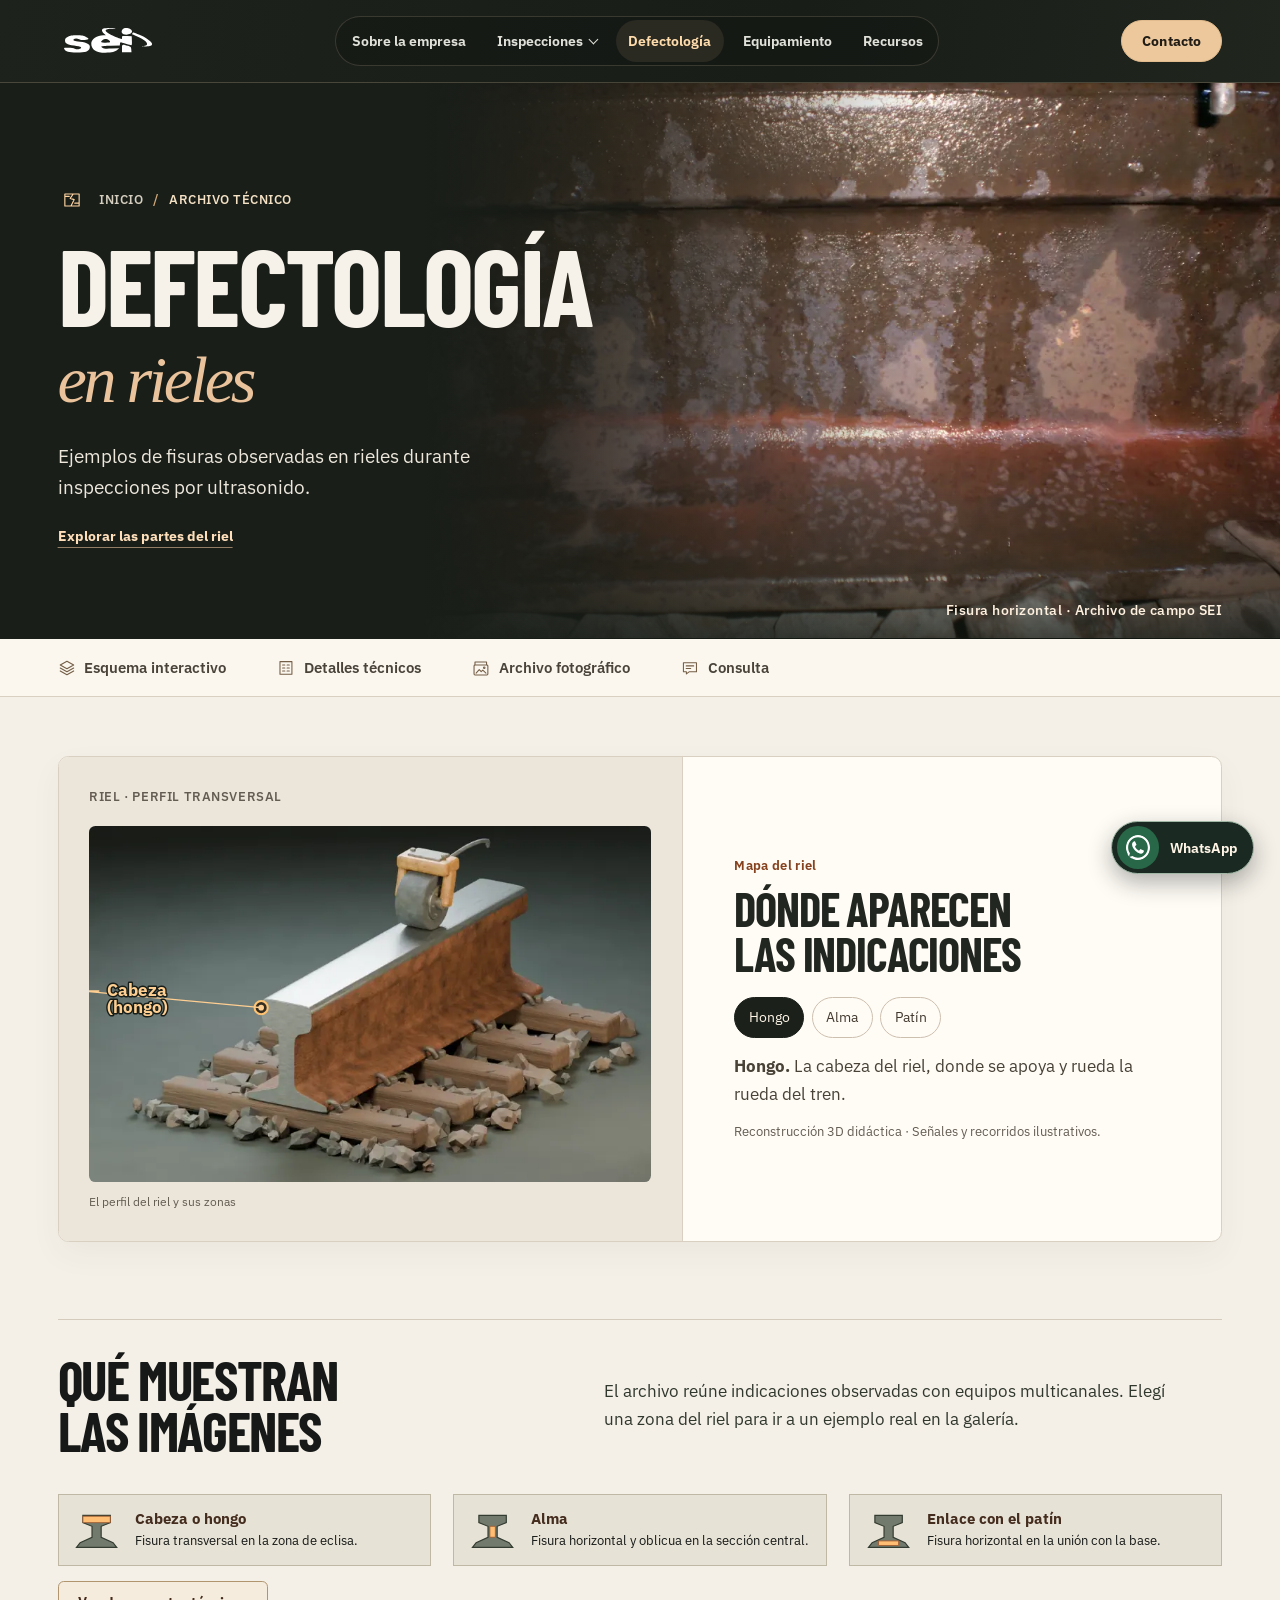
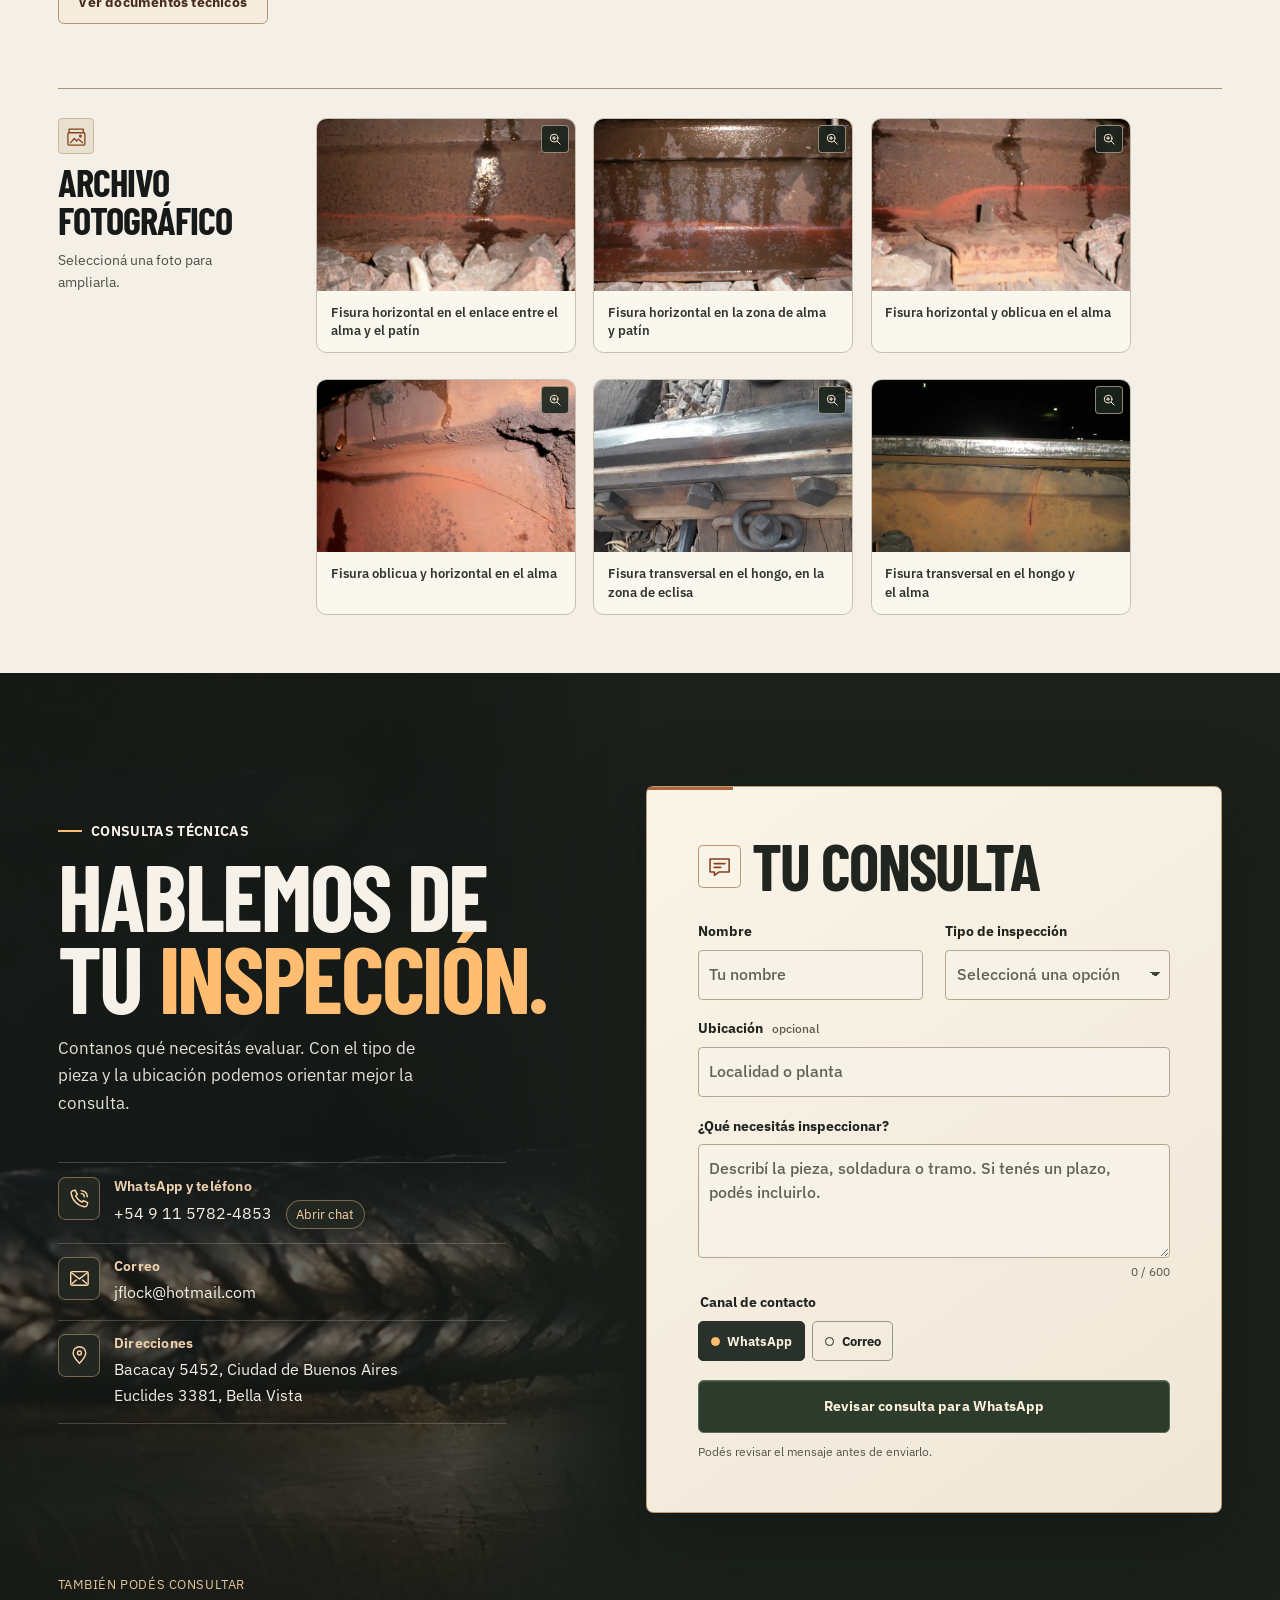
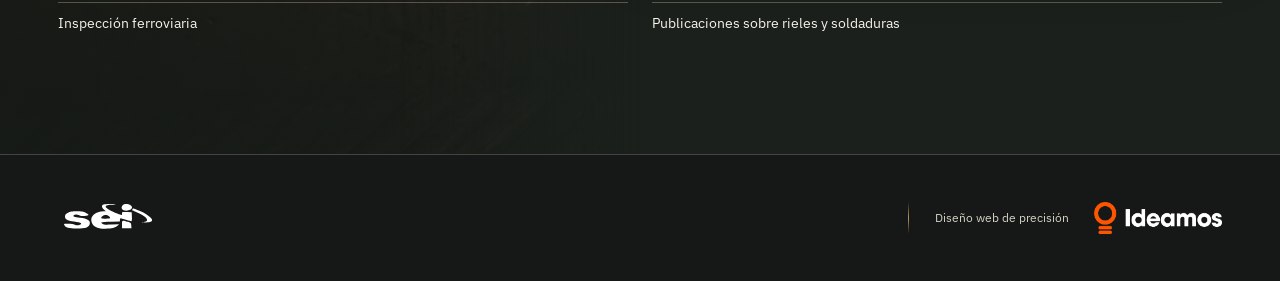
==== commit 3f7ffbfc: "Dar jerarquía visual a los datos de contacto" ====
--- a/defectologia/index.html
+++ b/defectologia/index.html
@@ -15,7 +15,7 @@
   <meta name="twitter:card" content="summary_large_image">
   <meta name="theme-color" content="#151817">
   <link rel="icon" href="../assets/marca.svg?v=sei" type="image/svg+xml">
-  <link rel="stylesheet" href="../assets/site.css?v=flock-contact-shared">
+  <link rel="stylesheet" href="../assets/site.css?v=flock-contact-icons">
   <script src="../assets/site.js?v=flock-speed-editorial" defer></script>
   <title>Defectología en rieles y fisuras por ultrasonido | Jorge Flock SEI</title>
 </head>
@@ -123,9 +123,9 @@
         <h2 id="contacto-titulo">Hablemos de<br>tu <em>inspección.</em></h2>
         <p>Contanos qué necesitás evaluar. Con el tipo de pieza y la ubicación podemos orientar mejor la consulta.</p>
         <dl class="contact-data">
-          <div><dt>WhatsApp y teléfono</dt><dd class="contact-phone"><a href="tel:+5491157824853">+54 9 11 5782-4853</a><a class="contact-direct" href="https://wa.me/5491157824853">Abrir chat</a></dd></div>
-          <div><dt>Correo</dt><dd><a href="mailto:jflock@hotmail.com">jflock@hotmail.com</a></dd></div>
-          <div><dt>Direcciones</dt><dd>Bacacay 5452, Ciudad de Buenos Aires<br>Euclides 3381, Bella Vista</dd></div>
+          <div><dt><svg class="contact-data-icon" viewBox="0 0 24 24" aria-hidden="true" focusable="false"><use href="../assets/inspection-icons.svg?v=contact#contact-phone"/></svg>WhatsApp y teléfono</dt><dd class="contact-phone"><a href="tel:+5491157824853">+54 9 11 5782-4853</a><a class="contact-direct" href="https://wa.me/5491157824853">Abrir chat</a></dd></div>
+          <div><dt><svg class="contact-data-icon" viewBox="0 0 24 24" aria-hidden="true" focusable="false"><use href="../assets/inspection-icons.svg?v=contact#contact-mail"/></svg>Correo</dt><dd><a href="mailto:jflock@hotmail.com">jflock@hotmail.com</a></dd></div>
+          <div><dt><svg class="contact-data-icon" viewBox="0 0 24 24" aria-hidden="true" focusable="false"><use href="../assets/inspection-icons.svg?v=contact#pin"/></svg>Direcciones</dt><dd>Bacacay 5452, Ciudad de Buenos Aires<br>Euclides 3381, Bella Vista</dd></div>
         </dl>
       </div>
 
--- a/assets/site.css
+++ b/assets/site.css
@@ -2581,3 +2581,47 @@
   gap: .6rem 1.5rem;
 }
 .contact-related li:last-child { border-bottom: 0; }
+
+.contact-data > div {
+  position: relative;
+  min-height: 4.65rem;
+  padding-block: .85rem;
+  padding-inline-start: clamp(3.1rem, 4.4vw, 3.85rem);
+}
+.contact-data-icon {
+  position: absolute;
+  inset-block-start: .85rem;
+  inset-inline-start: 0;
+  width: clamp(2.3rem, 3.35vw, 2.8rem);
+  height: clamp(2.3rem, 3.35vw, 2.8rem);
+  padding: .55rem;
+  border: 1px solid #dfb68575;
+  border-radius: .46rem;
+  background: #222821;
+  color: #ffd5a7;
+}
+.contact-data dt {
+  color: #efd2ad;
+  font-weight: 650;
+}
+.contact-editorial .contact-data dd {
+  color: #f4eee5;
+  font-size: 1rem;
+  overflow-wrap: anywhere;
+}
+.contact-data .contact-phone { align-items: center; gap: .35rem .85rem; }
+.contact-data .contact-direct {
+  display: inline-flex;
+  align-items: center;
+  min-height: 1.85rem;
+  padding-inline: .6rem;
+  border: 1px solid #dfb68575;
+  border-radius: 99px;
+  background: #222821;
+  text-decoration: none;
+}
+.contact-data .contact-direct:is(:hover, :focus-visible) {
+  border-color: #ffd5a7;
+  background: #ffd5a7;
+  color: #252019;
+}
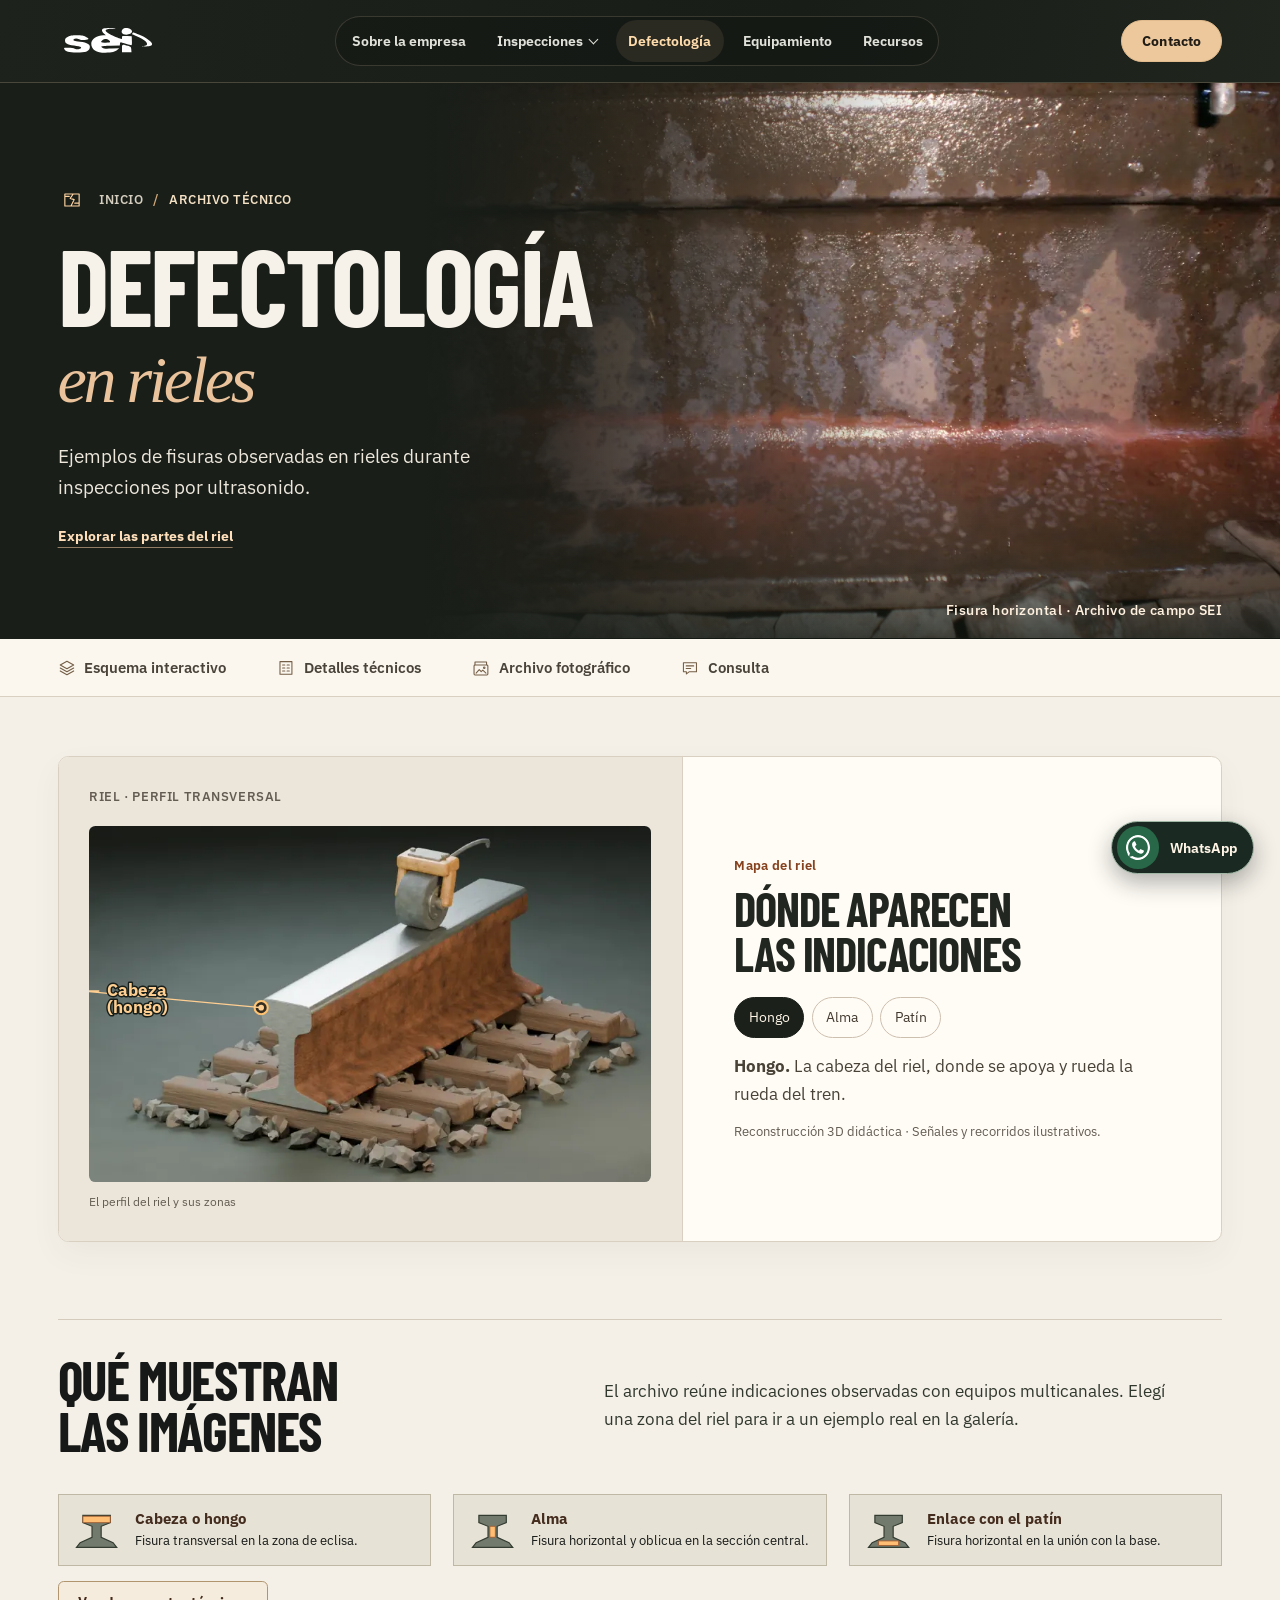
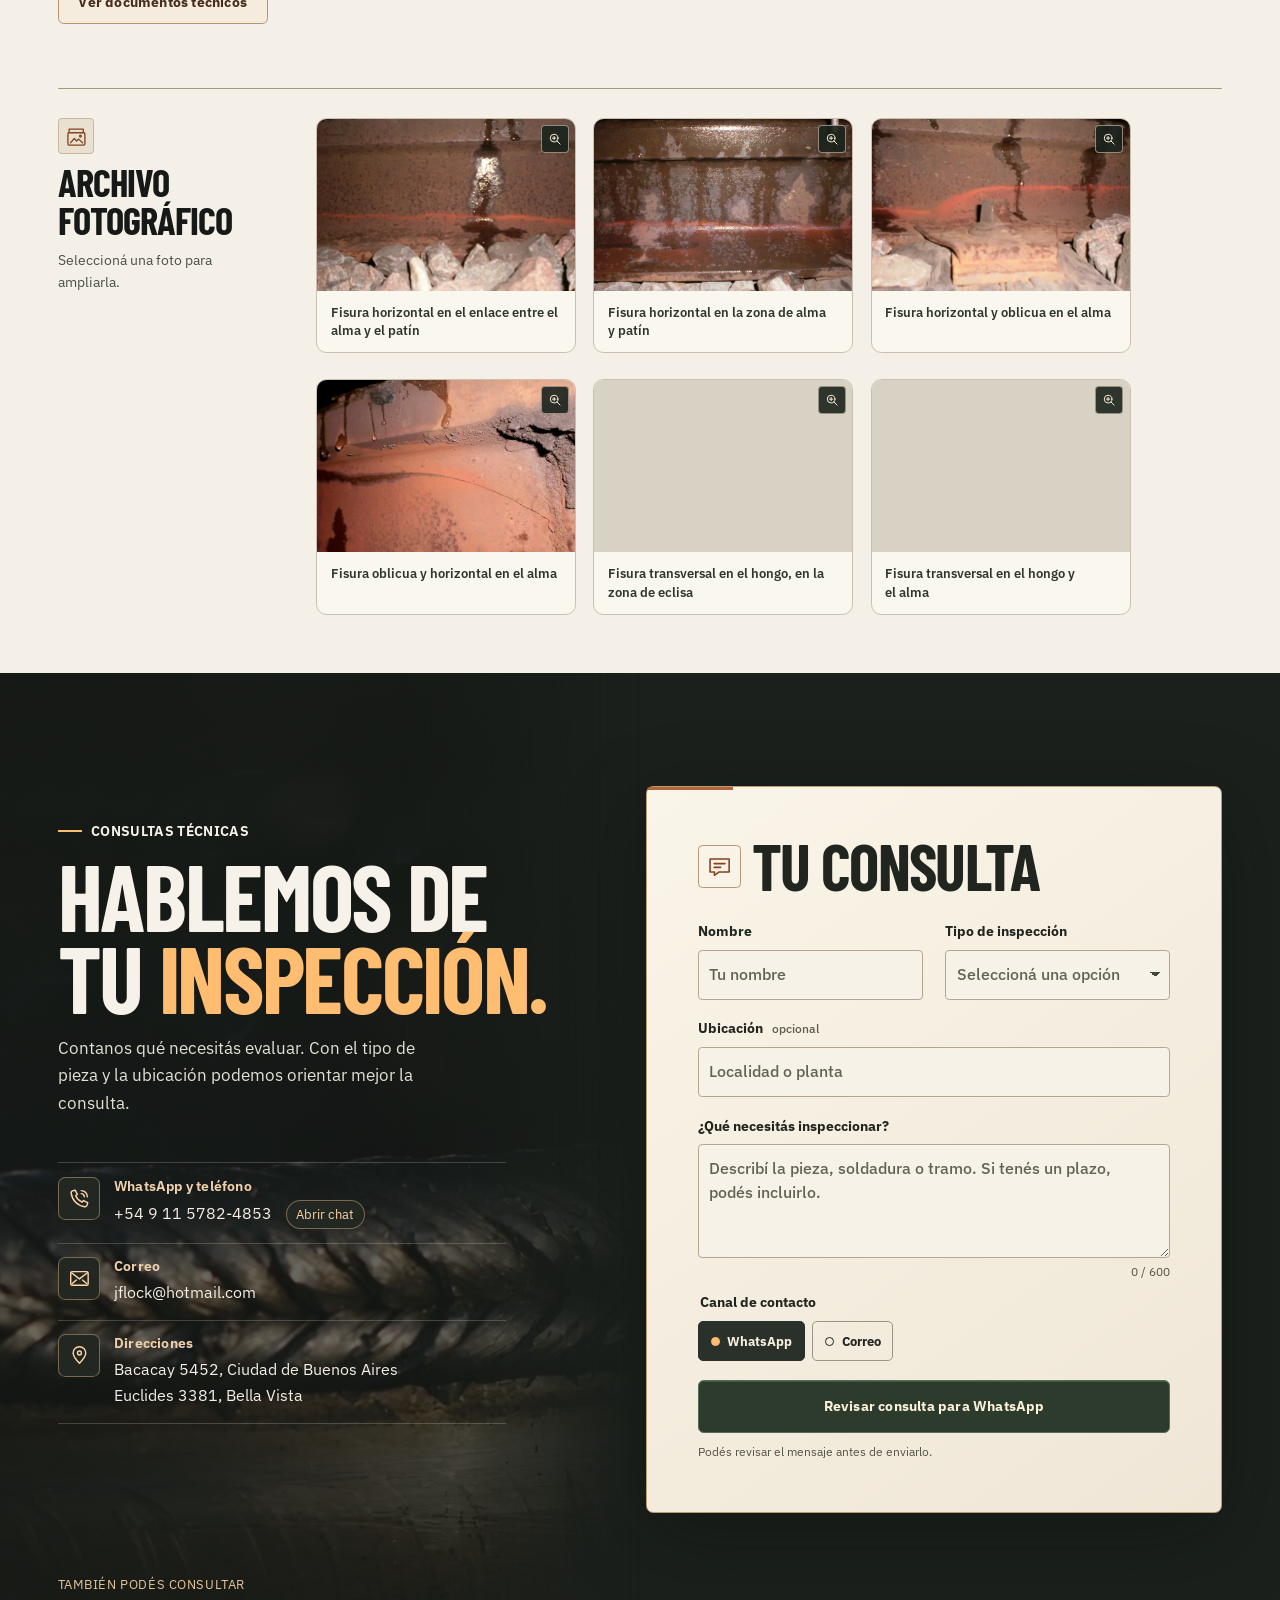
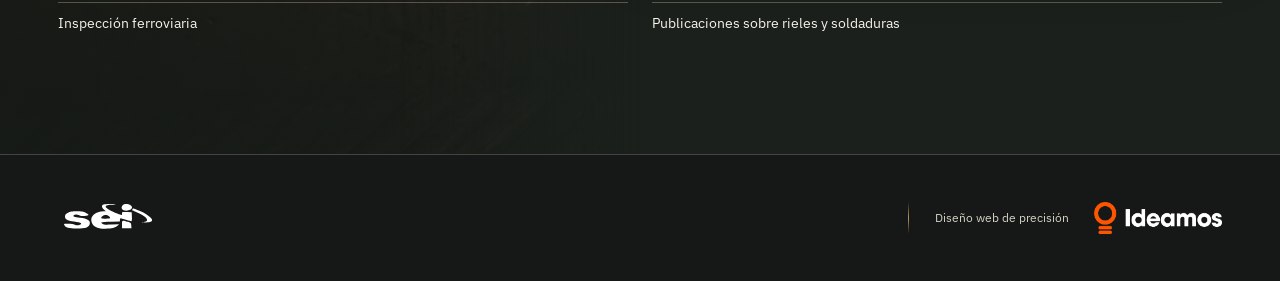
==== commit 4b9d5bec: "Centrar el crédito de Ideamos en el pie móvil" ====
--- a/defectologia/index.html
+++ b/defectologia/index.html
@@ -15,7 +15,7 @@
   <meta name="twitter:card" content="summary_large_image">
   <meta name="theme-color" content="#151817">
   <link rel="icon" href="../assets/marca.svg?v=sei" type="image/svg+xml">
-  <link rel="stylesheet" href="../assets/site.css?v=flock-contact-icons">
+  <link rel="stylesheet" href="../assets/site.css?v=flock-footer-mobile">
   <script src="../assets/site.js?v=flock-speed-editorial" defer></script>
   <title>Defectología en rieles y fisuras por ultrasonido | Jorge Flock SEI</title>
 </head>
--- a/assets/site.css
+++ b/assets/site.css
@@ -127,8 +127,20 @@
 .footer-credit:hover, .footer-credit:focus-visible { color: var(--accent); }
 .footer-credit:hover img { transform: translateX(.2rem); }
 @media (max-width: 600px) {
-  .footer-inner { flex-direction: column; align-items: stretch; gap: 1.3rem; }
-  .footer-credit { width: fit-content; max-width: 100%; }
+  .footer-inner {
+    flex-direction: column;
+    align-items: center;
+    gap: 1.35rem;
+    padding-block: 1.8rem calc(1.9rem + env(safe-area-inset-bottom, 0px));
+  }
+  .footer-credit {
+    flex-direction: column;
+    gap: .4rem;
+    width: fit-content;
+    max-width: 100%;
+    text-align: center;
+  }
+  .footer-credit:hover img { transform: none; }
   .footer-credit::before { display: none; }
   .footer-credit img { order: -1; flex: none; }
 }
@@ -1697,9 +1709,6 @@
 @media (max-width: 960px) {
   body:has(.menu-toggle[aria-expanded=true]) .whatsapp-float { display: none; }
 }
-@media (max-width: 600px) {
-  .footer-inner { padding-bottom: 4.8rem; }
-}
 @media (prefers-reduced-motion: no-preference) {
   .whatsapp-float { animation: whatsapp-enter .55s .18s var(--motion) backwards; }
   .whatsapp-float img { transition: transform .3s var(--motion), background .2s; }
